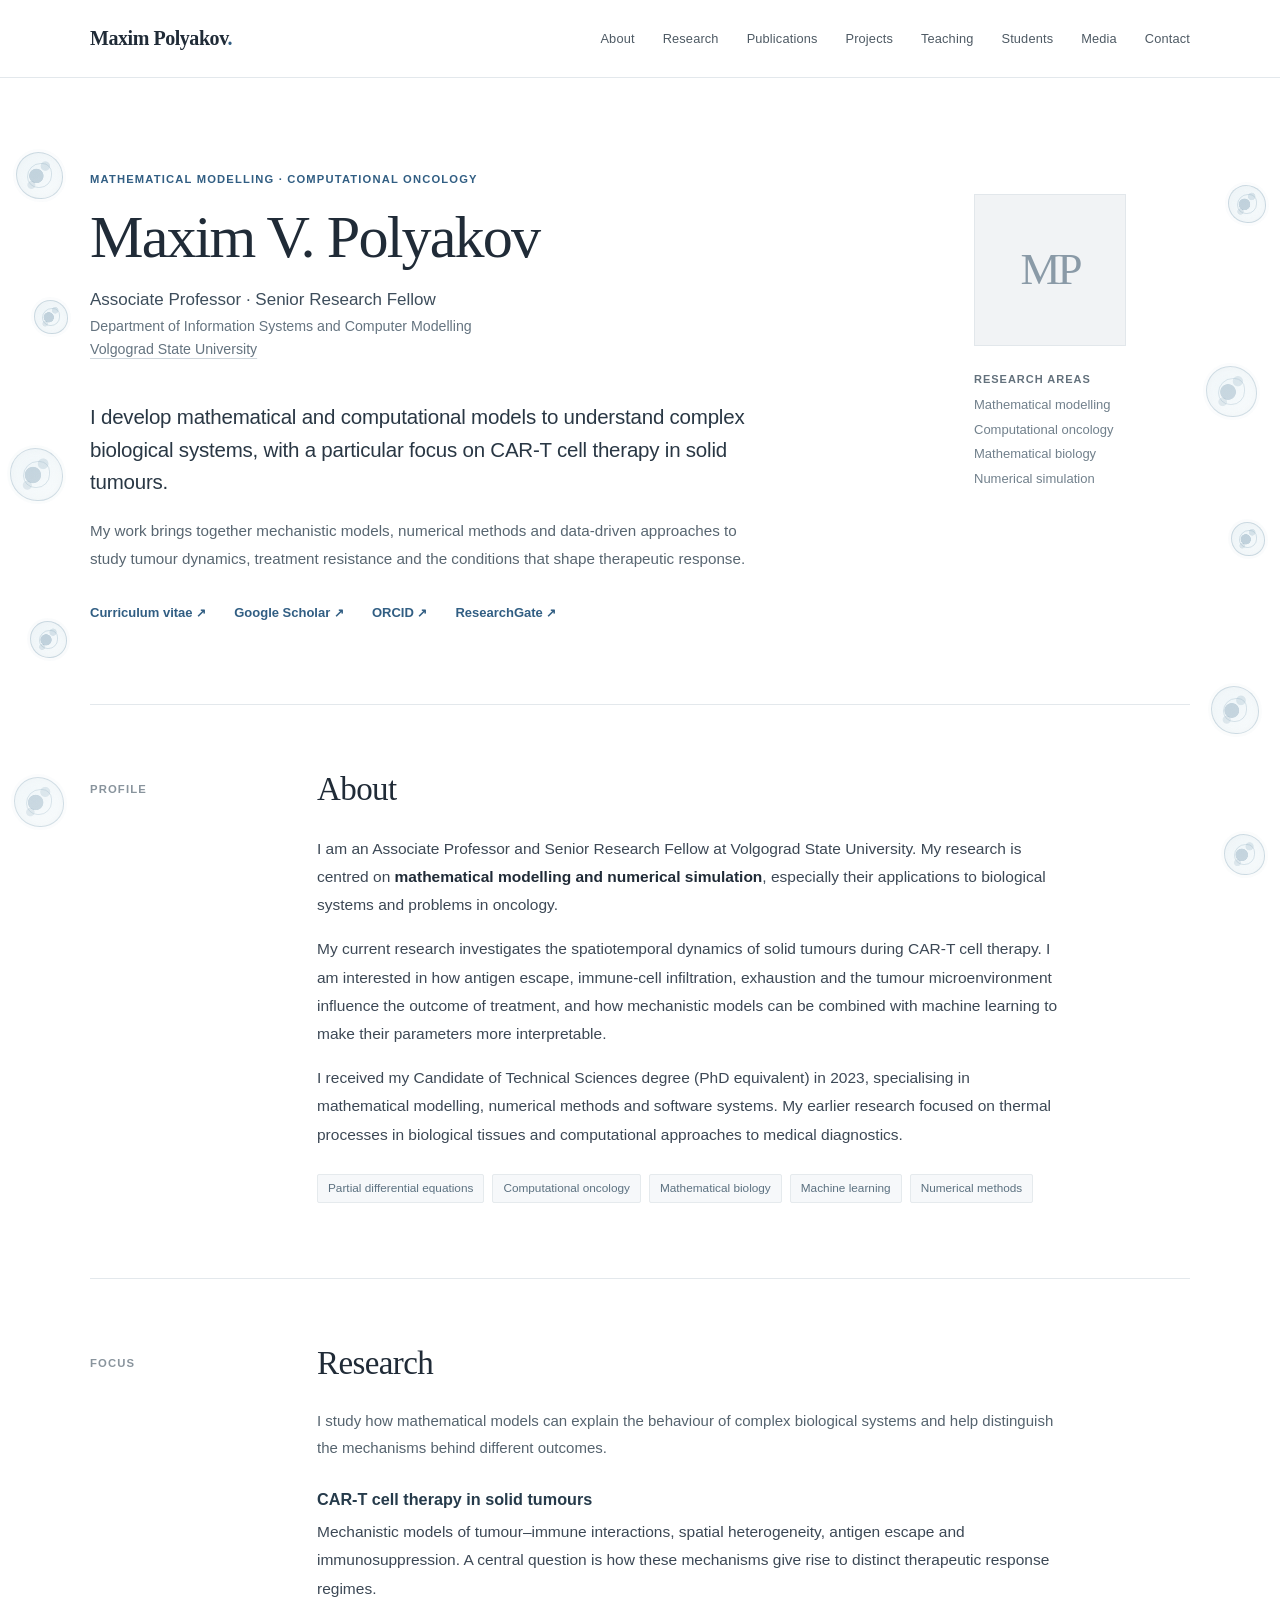
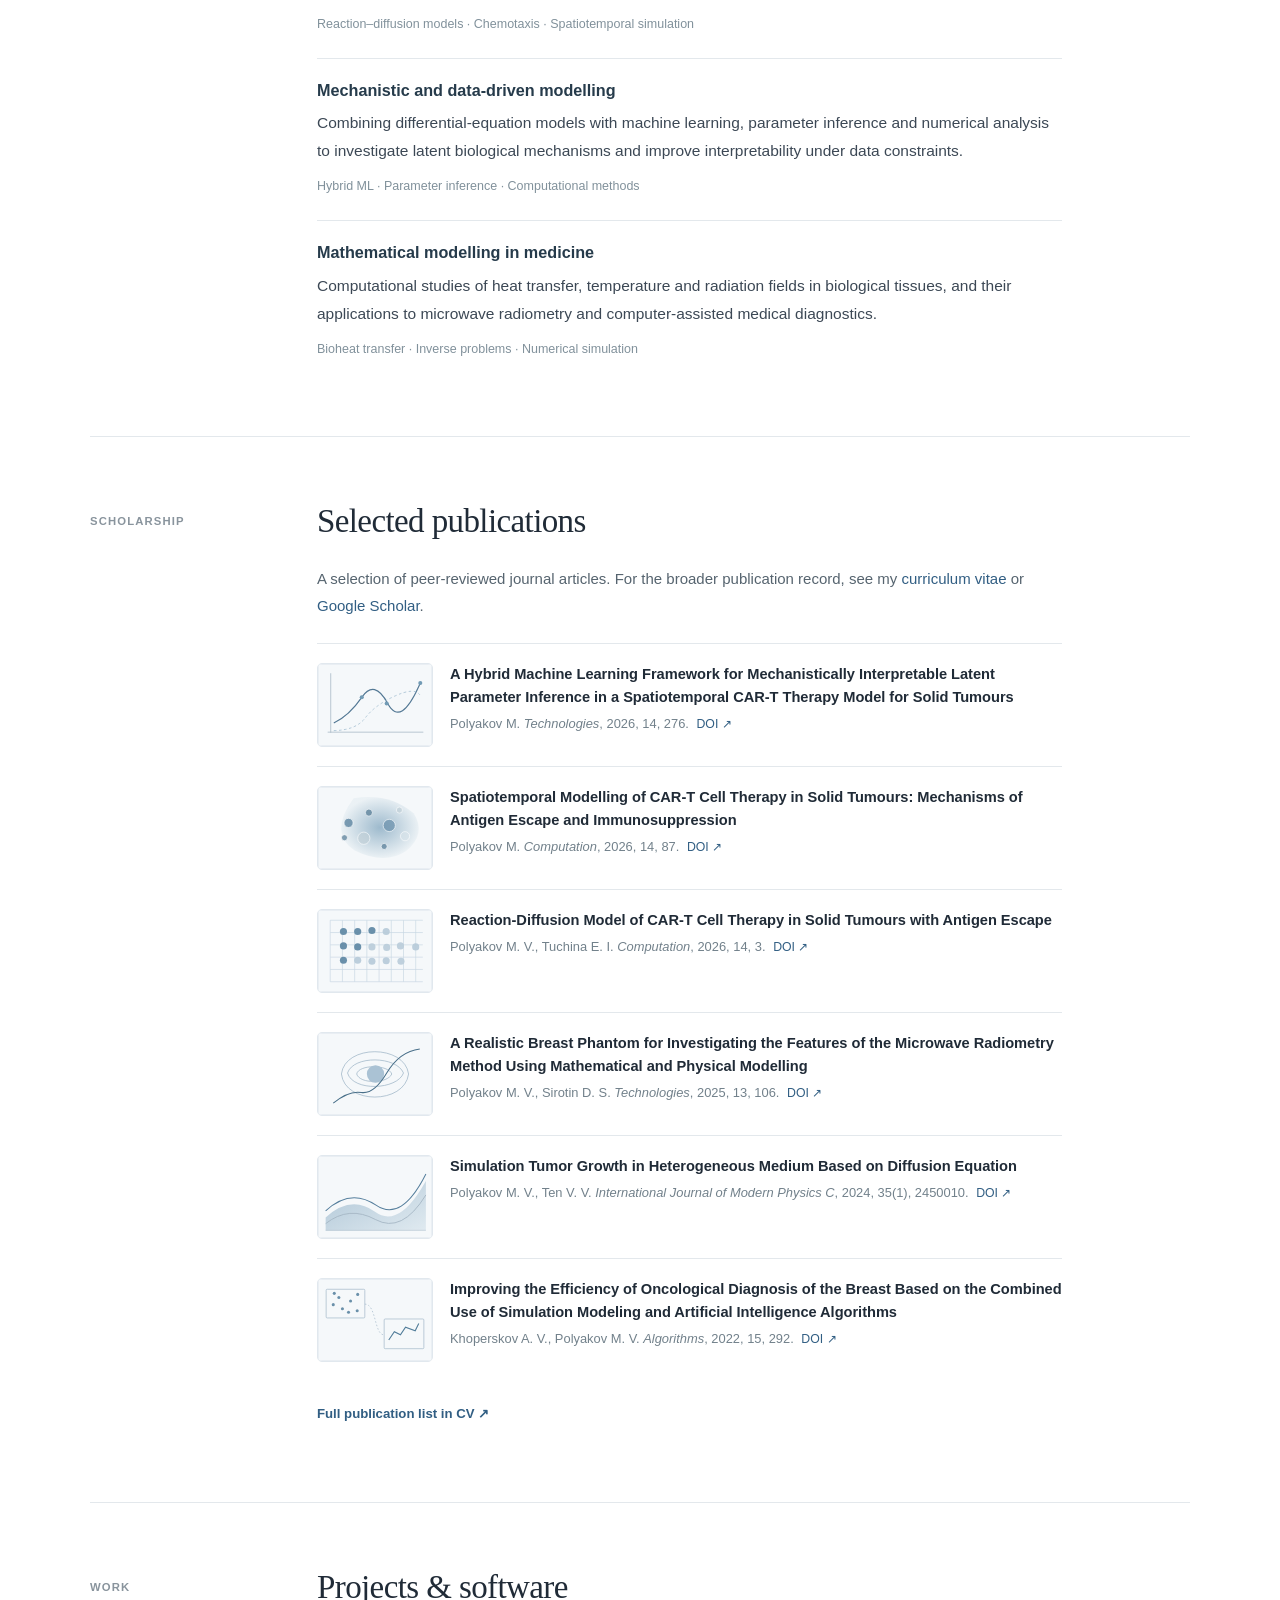
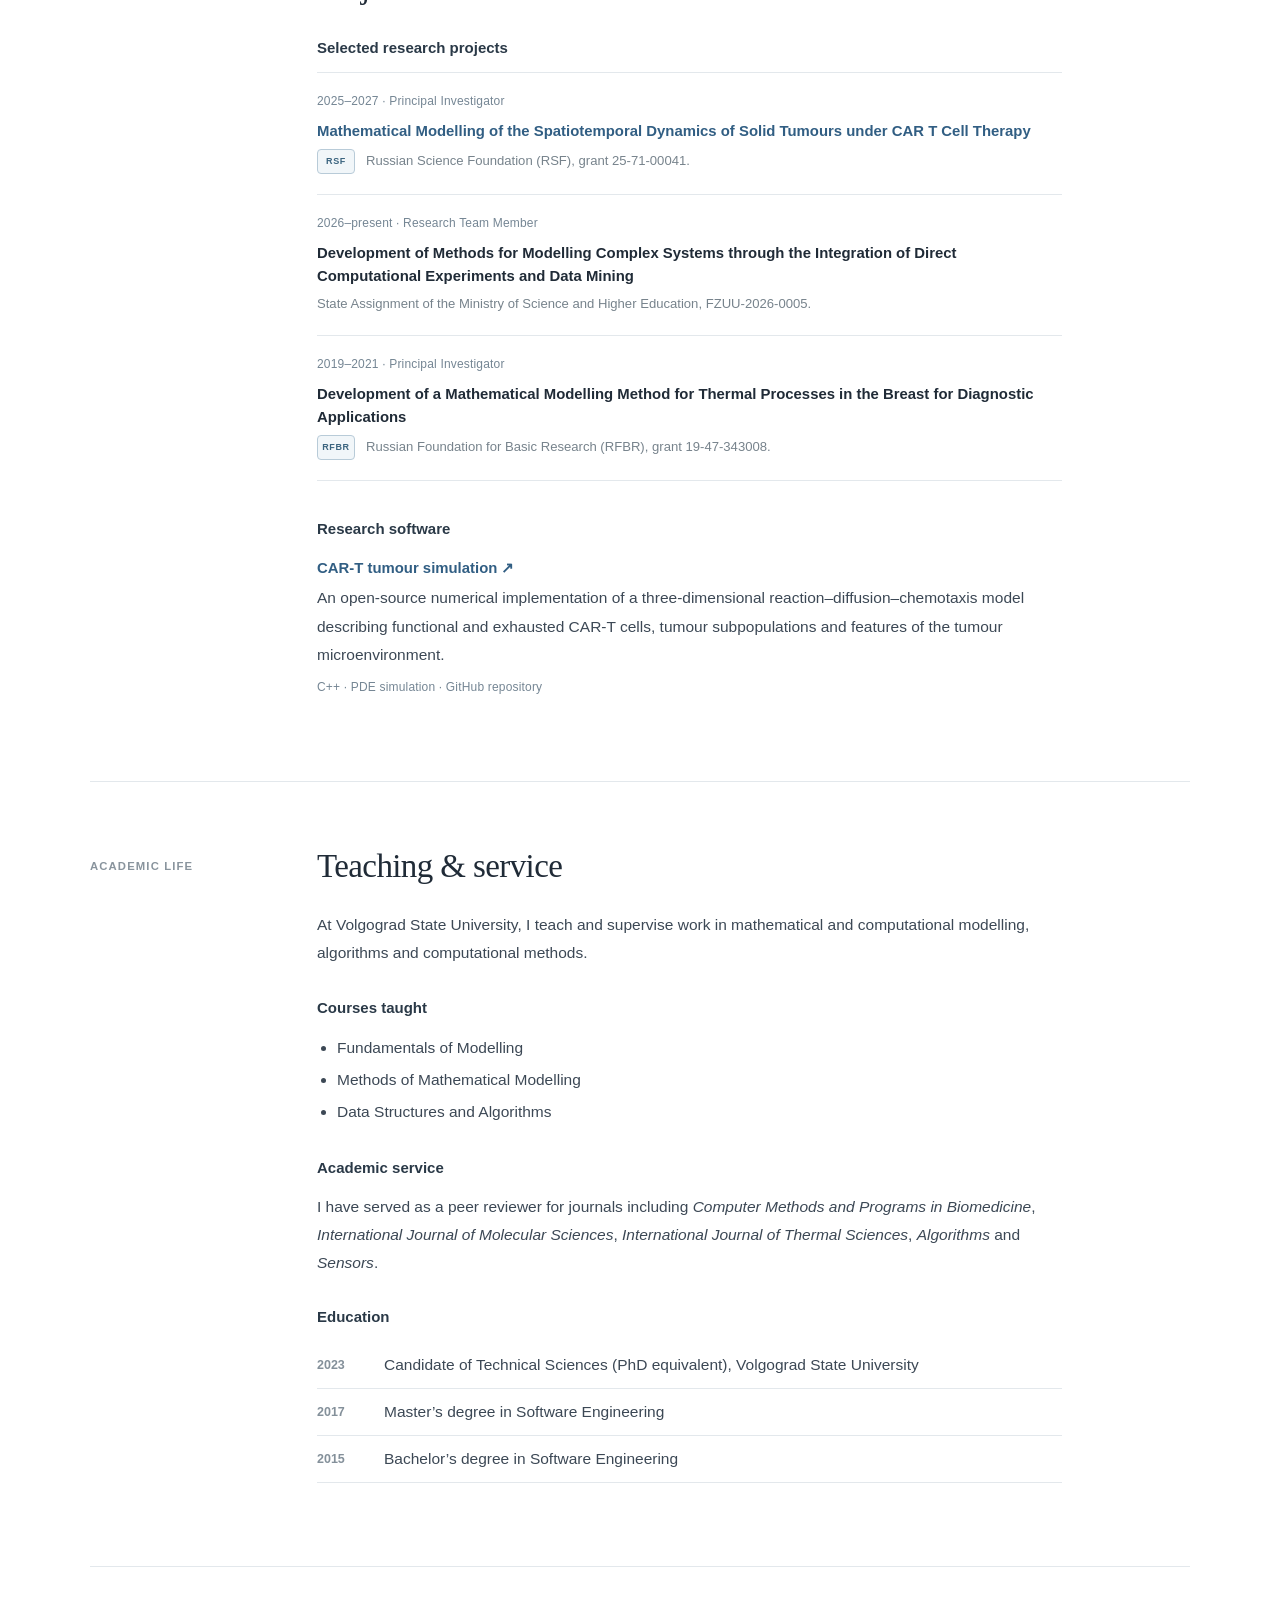
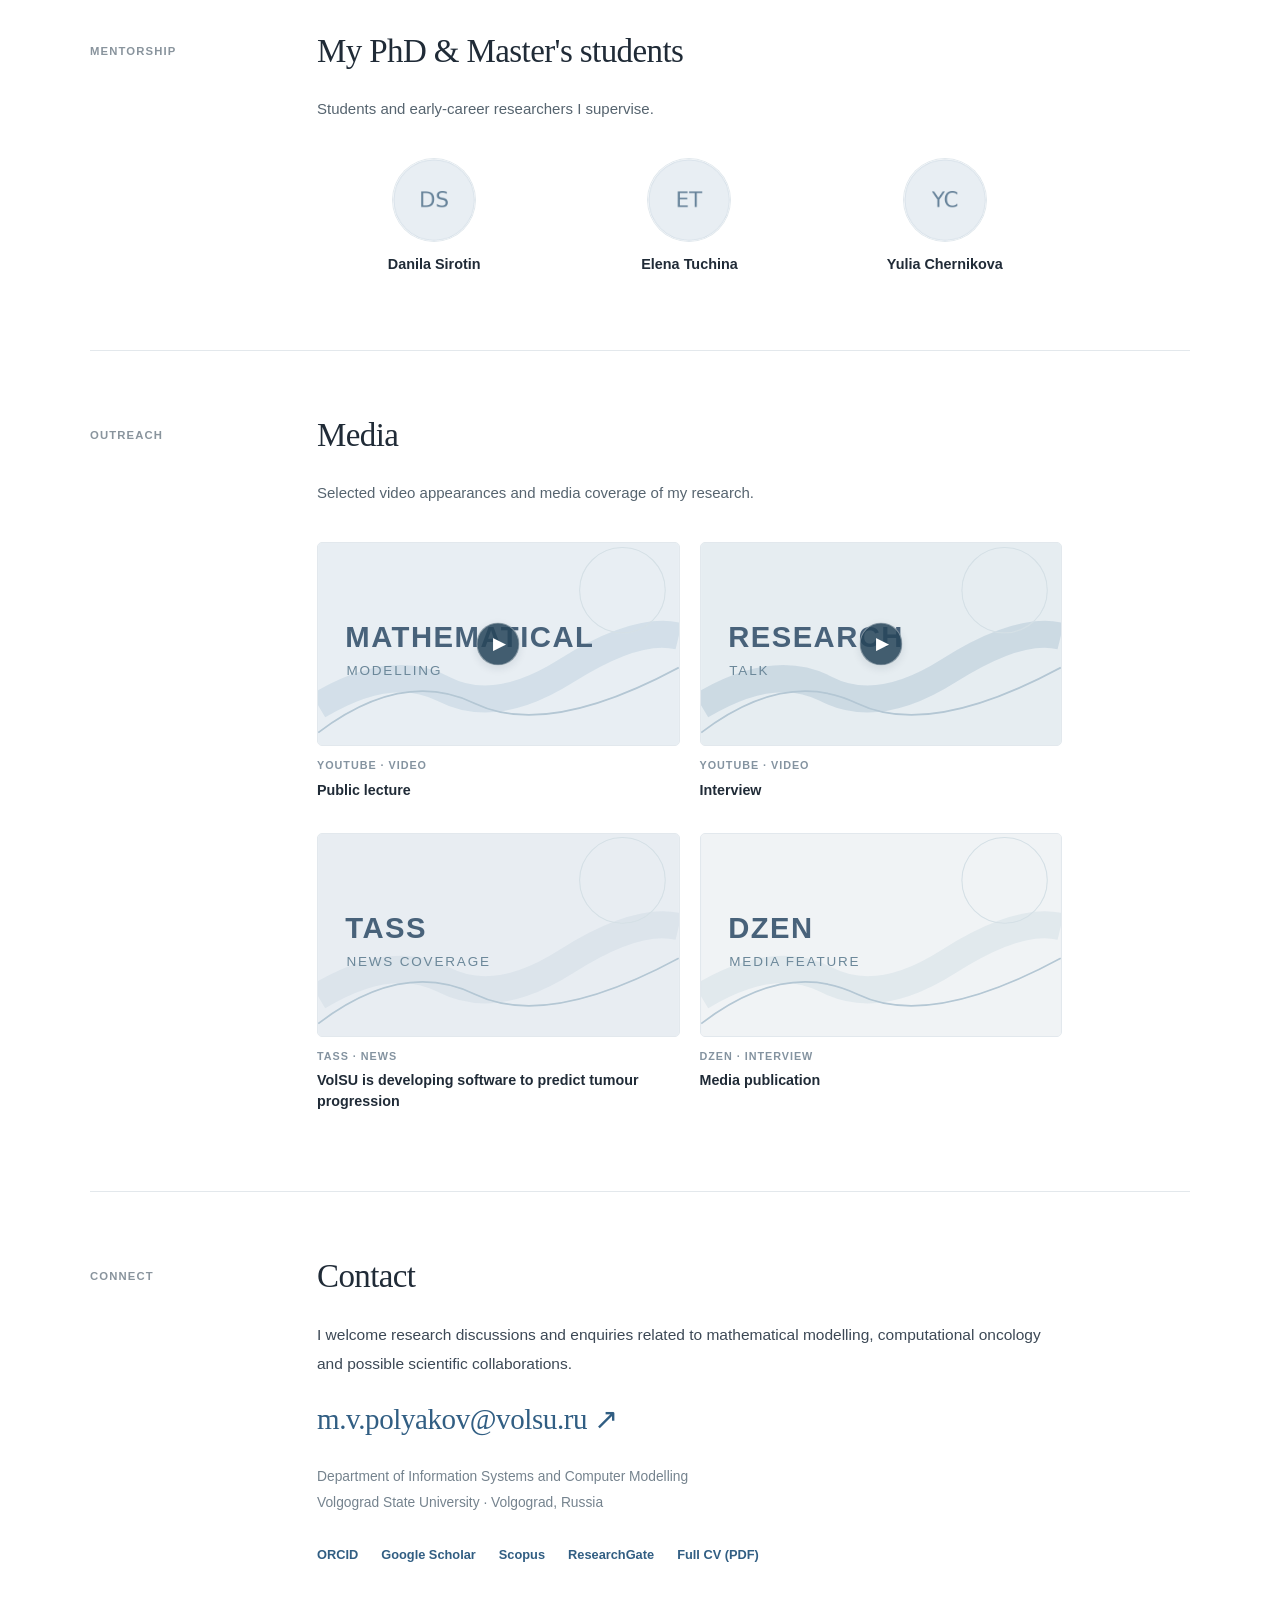
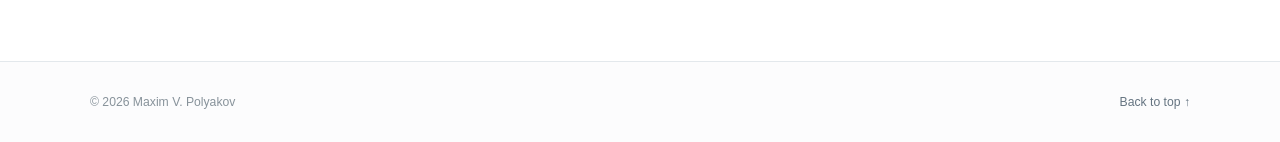
==== index.html @ 627338d3 "Add files via upload" ====
<!DOCTYPE html>

<html lang="en">
<head>
<meta charset="utf-8"/>
<meta content="width=device-width, initial-scale=1" name="viewport"/>
<meta content="#ffffff" name="theme-color"/>
<meta content="Maxim V. Polyakov is an applied mathematician at Volgograd State University. Research in mathematical modelling, computational oncology, and mechanistic and data-driven models of CAR-T cell therapy." name="description"/>
<meta content="Maxim V. Polyakov" name="author"/>
<meta content="website" property="og:type"/>
<meta content="Maxim V. Polyakov | Mathematical Modelling" property="og:title"/>
<meta content="Mathematical modelling, computational oncology and CAR-T cell therapy in solid tumours." property="og:description"/>
<link href="assets/favicon.svg" rel="icon" type="image/svg+xml"/>
<link href="assets/styles.css" rel="stylesheet"/>
<title>Maxim V. Polyakov — Mathematical Modelling</title>
<script defer="True" src="assets/site.js"></script></head>
<body>
<a class="skip-link" href="#main">Skip to content</a>

<div aria-hidden="true" class="ambient-cells">
<div class="ambient-rail ambient-rail-left">
<span class="cell c1"></span><span class="cell c2"></span><span class="cell c3"></span><span class="cell c4"></span><span class="cell c5"></span>
</div>
<div class="ambient-rail ambient-rail-right">
<span class="cell c6"></span><span class="cell c7"></span><span class="cell c8"></span><span class="cell c9"></span><span class="cell c10"></span>
</div>
</div>

<header class="site-header" id="top">
<div class="container header-inner">
<a class="brand" href="#top">Maxim Polyakov<span class="brand-dot">.</span></a>
<nav aria-label="Main navigation" class="primary-nav">
<a href="#about">About</a>
<a href="#research">Research</a>
<a href="#publications">Publications</a>
<a href="#projects">Projects</a>
<a href="#teaching">Teaching</a>
<a href="#students">Students</a><a href="#media">Media</a><a href="#contact">Contact</a>
</nav>
<details class="mobile-navigation">
<summary aria-label="Open navigation">Menu <span aria-hidden="true" class="chevron"></span></summary>
<nav aria-label="Mobile navigation">
<a href="#about">About</a>
<a href="#research">Research</a>
<a href="#publications">Publications</a>
<a href="#projects">Projects</a>
<a href="#teaching">Teaching</a>
<a href="#students">Students</a><a href="#media">Media</a><a href="#contact">Contact</a>
</nav>
</details>
</div>
</header>
<main id="main">
<section aria-labelledby="name-heading" class="intro container">
<div class="intro-main">
<p class="eyebrow">Mathematical modelling · Computational oncology</p>
<h1 id="name-heading">Maxim V. Polyakov</h1>
<p class="academic-title">Associate Professor · Senior Research Fellow</p>
<p class="institution">Department of Information Systems and Computer Modelling<br/>
<a href="https://www.volsu.ru/" rel="noopener noreferrer" target="_blank">Volgograd State University</a></p>
<p class="lead">I develop mathematical and computational models to understand complex biological systems, with a particular focus on CAR-T cell therapy in solid tumours.</p>
<p class="intro-secondary">My work brings together mechanistic models, numerical methods and data-driven approaches to study tumour dynamics, treatment resistance and the conditions that shape therapeutic response.</p>
<div aria-label="Academic profiles" class="intro-links">
<a href="cv/Maxim-Polyakov-CV.pdf" rel="noopener noreferrer" target="_blank">Curriculum vitae <span aria-hidden="true">↗</span></a>
<a href="https://scholar.google.com/citations?user=925AeRAAAAAJ" rel="noopener noreferrer" target="_blank">Google Scholar <span aria-hidden="true">↗</span></a>
<a href="https://orcid.org/0000-0002-7047-6202" rel="noopener noreferrer" target="_blank">ORCID <span aria-hidden="true">↗</span></a>
<a href="https://www.researchgate.net/profile/Maxim-Polyakov-5" rel="noopener noreferrer" target="_blank">ResearchGate <span aria-hidden="true">↗</span></a>
</div>
</div>
<aside aria-label="Research profile" class="intro-aside">
<div aria-hidden="true" class="monogram">MP</div>
<p class="aside-small">Research areas</p>
<p>Mathematical modelling<br/>Computational oncology<br/>Mathematical biology<br/>Numerical simulation</p>
</aside>
</section>
<div class="container"><div class="page-rule"></div></div>
<section aria-labelledby="about-heading" class="section container" id="about">
<div class="section-side"><p class="section-number">Profile</p></div>
<div class="section-body">
<h2 id="about-heading">About</h2>
<p>I am an Associate Professor and Senior Research Fellow at Volgograd State University. My research is centred on <strong>mathematical modelling and numerical simulation</strong>, especially their applications to biological systems and problems in oncology.</p>
<p>My current research investigates the spatiotemporal dynamics of solid tumours during CAR-T cell therapy. I am interested in how antigen escape, immune-cell infiltration, exhaustion and the tumour microenvironment influence the outcome of treatment, and how mechanistic models can be combined with machine learning to make their parameters more interpretable.</p>
<p>I received my Candidate of Technical Sciences degree (PhD equivalent) in 2023, specialising in mathematical modelling, numerical methods and software systems. My earlier research focused on thermal processes in biological tissues and computational approaches to medical diagnostics.</p>
<div aria-label="Research interests" class="keywords"><span>Partial differential equations</span><span>Computational oncology</span><span>Mathematical biology</span><span>Machine learning</span><span>Numerical methods</span></div>
</div>
</section>
<section aria-labelledby="research-heading" class="section container" id="research">
<div class="section-side"><p class="section-number">Focus</p></div>
<div class="section-body">
<h2 id="research-heading">Research</h2>
<p class="section-intro">I study how mathematical models can explain the behaviour of complex biological systems and help distinguish the mechanisms behind different outcomes.</p>
<div class="topic-list">
<article class="topic">
<h3>CAR-T cell therapy in solid tumours</h3>
<p>Mechanistic models of tumour–immune interactions, spatial heterogeneity, antigen escape and immunosuppression. A central question is how these mechanisms give rise to distinct therapeutic response regimes.</p>
<p class="topic-methods">Reaction–diffusion models · Chemotaxis · Spatiotemporal simulation</p>
</article>
<article class="topic">
<h3>Mechanistic and data-driven modelling</h3>
<p>Combining differential-equation models with machine learning, parameter inference and numerical analysis to investigate latent biological mechanisms and improve interpretability under data constraints.</p>
<p class="topic-methods">Hybrid ML · Parameter inference · Computational methods</p>
</article>
<article class="topic">
<h3>Mathematical modelling in medicine</h3>
<p>Computational studies of heat transfer, temperature and radiation fields in biological tissues, and their applications to microwave radiometry and computer-assisted medical diagnostics.</p>
<p class="topic-methods">Bioheat transfer · Inverse problems · Numerical simulation</p>
</article>
</div>
</div>
</section>
<section aria-labelledby="pub-heading" class="section container" id="publications">
<div class="section-side"><p class="section-number">Scholarship</p></div>
<div class="section-body">
<h2 id="pub-heading">Selected publications</h2>
<p class="section-intro">A selection of peer-reviewed journal articles. For the broader publication record, see my <a href="cv/Maxim-Polyakov-CV.pdf" rel="noopener noreferrer" target="_blank">curriculum vitae</a> or <a href="https://scholar.google.com/citations?user=925AeRAAAAAJ" rel="noopener noreferrer" target="_blank">Google Scholar</a>.</p>
<div class="publication-list">
<article class="publication">
<a class="publication-figure" href="https://doi.org/10.3390/technologies14050276" rel="noopener noreferrer" target="_blank" aria-label="Open publication: A Hybrid Machine Learning Framework for Mechanistically Interpretable Latent Parameter Inference in a Spatiotemporal CAR-T Therapy Model for Solid Tumours"><img alt="Abstract mathematical modelling diagram; replace with a research figure" height="80" loading="lazy" src="assets/publications/car-t-latent-parameters.svg" width="112"/></a>
<div class="publication-description"><h3><a href="https://doi.org/10.3390/technologies14050276" rel="noopener noreferrer" target="_blank">A Hybrid Machine Learning Framework for Mechanistically Interpretable Latent Parameter Inference in a Spatiotemporal CAR-T Therapy Model for Solid Tumours</a></h3><p>Polyakov M. <em>Technologies</em>, 2026, 14, 276. <a class="doi" href="https://doi.org/10.3390/technologies14050276" rel="noopener noreferrer" target="_blank">DOI ↗</a></p></div>
</article>
<article class="publication">
<a class="publication-figure" href="https://doi.org/10.3390/computation14040087" rel="noopener noreferrer" target="_blank" aria-label="Open publication: Spatiotemporal Modelling of CAR-T Cell Therapy in Solid Tumours: Mechanisms of Antigen Escape and Immunosuppression"><img alt="Schematic spatial tumour heterogeneity; replace with a published figure" height="80" loading="lazy" src="assets/publications/car-t-spatial-model.svg" width="112"/></a>
<div class="publication-description"><h3><a href="https://doi.org/10.3390/computation14040087" rel="noopener noreferrer" target="_blank">Spatiotemporal Modelling of CAR-T Cell Therapy in Solid Tumours: Mechanisms of Antigen Escape and Immunosuppression</a></h3><p>Polyakov M. <em>Computation</em>, 2026, 14, 87. <a class="doi" href="https://doi.org/10.3390/computation14040087" rel="noopener noreferrer" target="_blank">DOI ↗</a></p></div>
</article>
<article class="publication">
<a class="publication-figure" href="https://doi.org/10.3390/computation14010003" rel="noopener noreferrer" target="_blank" aria-label="Open publication: Reaction-Diffusion Model of CAR-T Cell Therapy in Solid Tumours with Antigen Escape"><img alt="Conceptual antigen-positive and antigen-negative tumour pattern; replace with a published figure" height="80" loading="lazy" src="assets/publications/car-t-antigen-escape.svg" width="112"/></a>
<div class="publication-description"><h3><a href="https://doi.org/10.3390/computation14010003" rel="noopener noreferrer" target="_blank">Reaction-Diffusion Model of CAR-T Cell Therapy in Solid Tumours with Antigen Escape</a></h3><p>Polyakov M. V., Tuchina E. I. <em>Computation</em>, 2026, 14, 3. <a class="doi" href="https://doi.org/10.3390/computation14010003" rel="noopener noreferrer" target="_blank">DOI ↗</a></p></div>
</article>
<article class="publication">
<a class="publication-figure" href="https://doi.org/10.3390/technologies13030106" rel="noopener noreferrer" target="_blank" aria-label="Open publication: A Realistic Breast Phantom for Investigating the Features of the Microwave Radiometry Method Using Mathematical and Physical Modelling"><img alt="Conceptual thermometry pattern; replace with a published figure" height="80" loading="lazy" src="assets/publications/microwave-phantom.svg" width="112"/></a>
<div class="publication-description"><h3><a href="https://doi.org/10.3390/technologies13030106" rel="noopener noreferrer" target="_blank">A Realistic Breast Phantom for Investigating the Features of the Microwave Radiometry Method Using Mathematical and Physical Modelling</a></h3><p>Polyakov M. V., Sirotin D. S. <em>Technologies</em>, 2025, 13, 106. <a class="doi" href="https://doi.org/10.3390/technologies13030106" rel="noopener noreferrer" target="_blank">DOI ↗</a></p></div>
</article>
<article class="publication">
<a class="publication-figure" href="https://doi.org/10.1142/S0129183124500104" rel="noopener noreferrer" target="_blank" aria-label="Open publication: Simulation Tumor Growth in Heterogeneous Medium Based on Diffusion Equation"><img alt="Conceptual heterogeneous field; replace with a published figure" height="80" loading="lazy" src="assets/publications/heterogeneous-tumour.svg" width="112"/></a>
<div class="publication-description"><h3><a href="https://doi.org/10.1142/S0129183124500104" rel="noopener noreferrer" target="_blank">Simulation Tumor Growth in Heterogeneous Medium Based on Diffusion Equation</a></h3><p>Polyakov M. V., Ten V. V. <em>International Journal of Modern Physics C</em>, 2024, 35(1), 2450010. <a class="doi" href="https://doi.org/10.1142/S0129183124500104" rel="noopener noreferrer" target="_blank">DOI ↗</a></p></div>
</article>
<article class="publication">
<a class="publication-figure" href="https://doi.org/10.3390/a15080292" rel="noopener noreferrer" target="_blank" aria-label="Open publication: Improving the Efficiency of Oncological Diagnosis of the Breast Based on the Combined Use of Simulation Modeling and Artificial Intelligence Algorithms"><img alt="Conceptual simulation and machine learning diagram; replace with a published figure" height="80" loading="lazy" src="assets/publications/simulation-ai-diagnostics.svg" width="112"/></a>
<div class="publication-description"><h3><a href="https://doi.org/10.3390/a15080292" rel="noopener noreferrer" target="_blank">Improving the Efficiency of Oncological Diagnosis of the Breast Based on the Combined Use of Simulation Modeling and Artificial Intelligence Algorithms</a></h3><p>Khoperskov A. V., Polyakov M. V. <em>Algorithms</em>, 2022, 15, 292. <a class="doi" href="https://doi.org/10.3390/a15080292" rel="noopener noreferrer" target="_blank">DOI ↗</a></p></div>
</article>
</div>
<p class="after-list"><a class="text-arrow" href="cv/Maxim-Polyakov-CV.pdf" rel="noopener noreferrer" target="_blank">Full publication list in CV <span aria-hidden="true">↗</span></a></p>
</div>
</section>
<section aria-labelledby="projects-heading" class="section container" id="projects">
<div class="section-side"><p class="section-number">Work</p></div>
<div class="section-body">
<h2 id="projects-heading">Projects &amp; software</h2>
<h3 class="subsection-title">Selected research projects</h3>
<div class="simple-list">
<article class="simple-item">
<div class="item-meta">2025–2027 · Principal Investigator</div>
<h4><a class="grant-title-link" href="https://rscf.ru/project/25-71-00041/" rel="noopener noreferrer" target="_blank">Mathematical Modelling of the Spatiotemporal Dynamics of Solid Tumours under CAR T Cell Therapy</a></h4>
<p class="funding-line"><a aria-label="Russian Science Foundation grant 25-71-00041 — project page" class="fund-mark" href="https://rscf.ru/project/25-71-00041/" rel="noopener noreferrer" target="_blank" title="Open RSF project 25-71-00041">RSF</a><span>Russian Science Foundation (RSF), grant 25-71-00041.</span></p>
</article>
<article class="simple-item">
<div class="item-meta">2026–present · Research Team Member</div>
<h4>Development of Methods for Modelling Complex Systems through the Integration of Direct Computational Experiments and Data Mining</h4>
<p>State Assignment of the Ministry of Science and Higher Education, FZUU-2026-0005.</p>
</article>
<article class="simple-item">
<div class="item-meta">2019–2021 · Principal Investigator</div>
<h4>Development of a Mathematical Modelling Method for Thermal Processes in the Breast for Diagnostic Applications</h4>
<p class="funding-line"><span aria-label="RFBR funding organisation" class="fund-mark">RFBR</span><span>Russian Foundation for Basic Research (RFBR), grant 19-47-343008.</span></p>
</article>
</div>
<h3 class="subsection-title software-heading">Research software</h3>
<div class="software-block">
<h4><a href="https://github.com/maximvpolyakov/CAR-T-model" rel="noopener noreferrer" target="_blank">CAR-T tumour simulation <span aria-hidden="true">↗</span></a></h4>
<p>An open-source numerical implementation of a three-dimensional reaction–diffusion–chemotaxis model describing functional and exhausted CAR-T cells, tumour subpopulations and features of the tumour microenvironment.</p>
<p class="item-meta">C++ · PDE simulation · GitHub repository</p>
</div>
</div>
</section>
<section aria-labelledby="teaching-heading" class="section container" id="teaching">
<div class="section-side"><p class="section-number">Academic life</p></div>
<div class="section-body">
<h2 id="teaching-heading">Teaching &amp; service</h2>
<p>At Volgograd State University, I teach and supervise work in mathematical and computational modelling, algorithms and computational methods.</p>
<h3 class="subsection-title">Courses taught</h3>
<ul class="course-list"><li>Fundamentals of Modelling</li><li>Methods of Mathematical Modelling</li><li>Data Structures and Algorithms</li></ul>
<h3 class="subsection-title">Academic service</h3>
<p>I have served as a peer reviewer for journals including <em>Computer Methods and Programs in Biomedicine</em>, <em>International Journal of Molecular Sciences</em>, <em>International Journal of Thermal Sciences</em>, <em>Algorithms</em> and <em>Sensors</em>.</p>
<h3 class="subsection-title">Education</h3>
<div class="education-list"><div><span>2023</span><p>Candidate of Technical Sciences (PhD equivalent), Volgograd State University</p></div><div><span>2017</span><p>Master’s degree in Software Engineering</p></div><div><span>2015</span><p>Bachelor’s degree in Software Engineering</p></div></div>
</div>
</section>

<section aria-labelledby="students-heading" class="section container" id="students">
<div class="section-side"><p class="section-number">Mentorship</p></div>
<div class="section-body">
<h2 id="students-heading">My PhD &amp; Master's students</h2>
<p class="section-intro">Students and early-career researchers I supervise.</p>
<div class="students-grid">
<article class="student-card"><img alt="Placeholder with the initials DS for Danila Sirotin" height="82" loading="lazy" src="assets/students/danila-sirotin.png" width="82"/><h3>Danila Sirotin</h3></article>
<article class="student-card"><img alt="Placeholder with the initials ET for Elena Tuchina" height="82" loading="lazy" src="assets/students/elena-tuchina.png" width="82"/><h3>Elena Tuchina</h3></article>
<article class="student-card"><img alt="Placeholder with the initials YC for Yulia Chernikova" height="82" loading="lazy" src="assets/students/yulia-chernikova.png" width="82"/><h3>Yulia Chernikova</h3></article>
</div>
</div>
</section>
<section aria-labelledby="media-heading" class="section container" id="media">
<div class="section-side"><p class="section-number">Outreach</p></div>
<div class="section-body">
<h2 id="media-heading">Media</h2>
<p class="section-intro">Selected video appearances and media coverage of my research.</p>
<div class="media-grid">
<article class="media-card"><a aria-label="Open YouTube video one in a new tab" href="https://www.youtube.com/watch?v=cLXsK4GyGBI" rel="noopener noreferrer" target="_blank"><div class="media-thumb media-video"><img alt="Video placeholder with a play icon" height="180" loading="lazy" src="assets/media/video-one.svg" width="320"/><span aria-hidden="true" class="media-play">▶</span></div><div class="media-card-meta">YouTube · Video</div><h3>Public lecture</h3></a></article>
<article class="media-card"><a aria-label="Open YouTube video two in a new tab" href="https://www.youtube.com/watch?v=unDB5Z3M74Y" rel="noopener noreferrer" target="_blank"><div class="media-thumb media-video"><img alt="Video placeholder with a play icon" height="180" loading="lazy" src="assets/media/video-two.svg" width="320"/><span aria-hidden="true" class="media-play">▶</span></div><div class="media-card-meta">YouTube · Video</div><h3>Interview</h3></a></article>
<article class="media-card"><a aria-label="Read TASS report in a new tab" href="https://tass.ru/obschestvo/26303697" rel="noopener noreferrer" target="_blank"><div class="media-thumb"><img alt="Graphic labelled TASS" height="180" loading="lazy" src="assets/media/tass.svg" width="320"/></div><div class="media-card-meta">TASS · News</div><h3>VolSU is developing software to predict tumour progression</h3></a></article>
<article class="media-card"><a aria-label="Open Dzen article in a new tab" href="https://dzen.ru/a/Z44PKXri-CvR1d9w" rel="noopener noreferrer" target="_blank"><div class="media-thumb"><img alt="Graphic labelled Dzen" height="180" loading="lazy" src="assets/media/dzen.svg" width="320"/></div><div class="media-card-meta">Dzen · Interview</div><h3>Media publication</h3></a></article>
</div>
</div>
</section><section aria-labelledby="contact-heading" class="section container contact-section" id="contact">
<div class="section-side"><p class="section-number">Connect</p></div>
<div class="section-body">
<h2 id="contact-heading">Contact</h2>
<p>I welcome research discussions and enquiries related to mathematical modelling, computational oncology and possible scientific collaborations.</p>
<a class="email-link" href="mailto:m.v.polyakov@volsu.ru">m.v.polyakov@volsu.ru <span aria-hidden="true">↗</span></a>
<p class="contact-affiliation">Department of Information Systems and Computer Modelling<br/>Volgograd State University · Volgograd, Russia</p>
<div class="footer-profiles"><a href="https://orcid.org/0000-0002-7047-6202" rel="noopener noreferrer" target="_blank">ORCID</a><a href="https://scholar.google.com/citations?user=925AeRAAAAAJ" rel="noopener noreferrer" target="_blank">Google Scholar</a><a href="https://www.scopus.com/authid/detail.uri?authorId=57196275466" rel="noopener noreferrer" target="_blank">Scopus</a><a href="https://www.researchgate.net/profile/Maxim-Polyakov-5" rel="noopener noreferrer" target="_blank">ResearchGate</a><a href="cv/Maxim-Polyakov-CV.pdf" rel="noopener noreferrer" target="_blank">Full CV (PDF)</a></div>
</div>
</section>
</main>
<footer class="site-footer"><div class="container footer-inner"><span>© 2026 Maxim V. Polyakov</span><a href="#top">Back to top ↑</a></div></footer>
</body>
</html>
---- assets/styles.css ----
/* Maxim V. Polyakov — a calm, accessible, zero-dependency academic website. */
:root{color-scheme:light;--ink:#202b37;--body:#3c4855;--muted:#71808c;--accent:#315e83;--accent-strong:#254b6a;--rule:#e3e8ec;--wash:#f6f8f9;--width:1100px}
*{box-sizing:border-box}
html{scroll-behavior:smooth;scroll-padding-top:98px}
body{margin:0;background:#fff;color:var(--body);font-family:Inter,-apple-system,BlinkMacSystemFont,"Segoe UI",Arial,sans-serif;font-size:15.5px;line-height:1.82;-webkit-font-smoothing:antialiased}
a{color:var(--accent);text-decoration:none;text-underline-offset:4px;text-decoration-thickness:1px}
a:hover{text-decoration:underline;color:var(--accent-strong)}
a:focus-visible,summary:focus-visible{outline:2px solid var(--accent);outline-offset:4px}
strong{color:var(--ink);font-weight:600}
.container{width:min(var(--width),calc(100% - 100px));margin:0 auto}
.skip-link{position:absolute;top:-60px;left:12px;z-index:200;padding:8px 12px;background:white;border:1px solid var(--accent)}.skip-link:focus{top:12px}
.site-header{background:rgba(255,255,255,.98);border-bottom:1px solid var(--rule);position:sticky;top:0;z-index:30}
.header-inner{height:77px;display:flex;align-items:center;justify-content:space-between;gap:26px}
.brand{font-family:Georgia,"Times New Roman",serif;color:var(--ink);font-size:20px;letter-spacing:-.45px;font-weight:700;white-space:nowrap}.brand:hover{text-decoration:none}.brand-dot{color:var(--accent)}
.primary-nav{display:flex;align-items:center;gap:28px}.primary-nav a{font-size:12.8px;font-weight:520;letter-spacing:.012em;color:#4e5a64}.primary-nav a:hover{color:var(--accent)}.mobile-navigation{display:none}
.intro{padding-top:93px;padding-bottom:80px;display:grid;grid-template-columns:minmax(0,1fr) 216px;column-gap:100px;align-items:start}
.eyebrow{font-size:11.2px;line-height:1.45;letter-spacing:.105em;text-transform:uppercase;color:var(--accent);font-weight:700;margin:0 0 15px}
h1,h2,h3,h4,p{margin-top:0}
h1,h2{font-family:Georgia,"Times New Roman",serif;color:var(--ink);font-weight:500}
h1{font-size:clamp(42px,4.7vw,62px);line-height:1.16;letter-spacing:-1.85px;margin:0 0 15px}
.academic-title{font-size:17px;font-weight:500;color:#3d4d5b;margin:0 0 2px;line-height:1.5}.institution{font-size:14.2px;color:#657480;line-height:1.68;margin:0 0 39px}.institution a{color:inherit;text-decoration:underline;text-decoration-color:#ced6dc}
.lead{font-size:20.5px;line-height:1.58;letter-spacing:-.21px;color:#293744;max-width:680px;margin-bottom:19px}.intro-secondary{font-size:15.2px;color:#586671;max-width:675px;line-height:1.85;margin-bottom:27px}
.intro-links{display:flex;gap:17px 28px;flex-wrap:wrap}.intro-links a{font-size:13px;font-weight:600}.intro-links span{font-size:12px}
.intro-aside{padding-top:23px;color:var(--muted);font-size:13px;line-height:1.9}
.monogram{height:152px;width:152px;background:#f1f3f5;border:1px solid #e2e7eb;display:flex;align-items:center;justify-content:center;color:#8a9aa7;font-family:Georgia,"Times New Roman",serif;font-size:45px;letter-spacing:-3px;margin-bottom:23px}
.aside-small{font-size:11px;font-weight:700;text-transform:uppercase;letter-spacing:.09em;margin-bottom:3px;color:#63717c}.intro-aside>p:last-child{margin:0}
.page-rule{height:1px;background:var(--rule)}
.section{display:grid;grid-template-columns:175px minmax(0,1fr);gap:52px;padding-top:64px;padding-bottom:75px;border-bottom:1px solid var(--rule)}
.section-side{padding-top:10px}.section-number{margin:0;color:#89949d;font-size:11.3px;letter-spacing:.07em;text-transform:uppercase;font-weight:700}
.section-body{max-width:745px}.section h2{font-size:33px;line-height:1.25;letter-spacing:-.6px;margin:0 0 24px}.section p{margin-bottom:16px}
.section-intro{color:#56646f;font-size:15px;margin-top:-1px;margin-bottom:22px!important}
.keywords{display:flex;flex-wrap:wrap;gap:8px;margin-top:25px}.keywords span{font-size:11.8px;color:#5c7180;background:#f6f8fa;border:1px solid #e5eaed;padding:5px 10px;border-radius:2px;line-height:1.45}
.topic-list{margin-top:12px}.topic{padding:20px 0 22px;border-bottom:1px solid var(--rule)}.topic:first-child{padding-top:4px}.topic:last-child{border-bottom:0;padding-bottom:0}
.topic h3{font-size:16.2px;line-height:1.45;color:#263b4b;font-weight:650;margin-bottom:7px}.topic p{margin-bottom:7px}.topic-methods{font-size:12.5px;color:#81919b;margin:10px 0 0!important}
.publication-list{margin-top:23px}.publication{display:grid;grid-template-columns:54px minmax(0,1fr);gap:18px;padding:18px 0;border-top:1px solid var(--rule)}.publication h3{font-family:inherit;font-weight:610;font-size:14.65px;letter-spacing:-.04px;line-height:1.57;margin:0 0 4px}.publication h3 a{color:var(--ink)}.publication h3 a:hover{color:var(--accent)}.publication p{font-size:12.9px;color:#72818b;line-height:1.65;margin:0}.publication em{font-style:italic}.publication .doi{margin-left:4px;font-size:12.3px}.after-list{margin:18px 0 0!important}.text-arrow{font-size:13.2px;font-weight:650}
.subsection-title{font-size:15px;font-weight:700;line-height:1.35;color:#2a3947;margin:30px 0 14px}.simple-list{border-top:1px solid var(--rule)}.simple-item{padding:18px 0 19px;border-bottom:1px solid var(--rule)}.item-meta{font-size:12px!important;letter-spacing:.015em;color:#758694;margin:0 0 7px!important}.simple-item h4,.software-block h4{font-size:14.9px;font-weight:650;color:var(--ink);line-height:1.55;margin:0 0 4px}.simple-item p{font-size:13.1px;color:#77838c;margin:0}.software-heading{margin-top:38px}.software-block{padding:4px 0 0}.software-block h4 a{color:var(--accent)}.software-block p{margin-bottom:8px}
.course-list{padding-left:20px;margin:2px 0 30px}.course-list li{padding:2px 0}.education-list{margin:0 0 8px}.education-list>div{display:grid;grid-template-columns:55px 1fr;gap:12px;padding:9px 0;border-bottom:1px solid var(--rule)}.education-list span{color:#84909a;font-size:12.5px;font-weight:650;padding-top:3px}.education-list p{margin:0}
.contact-section{border:0;padding-bottom:95px}.email-link{display:inline-block;font-family:Georgia,"Times New Roman",serif;font-size:clamp(21px,2.8vw,29px);line-height:1.4;margin:5px 0 16px;letter-spacing:-.4px}.contact-affiliation{font-size:13.8px;color:#75838e;margin-top:9px}.footer-profiles{display:flex;flex-wrap:wrap;gap:10px 23px;margin-top:28px}.footer-profiles a{font-size:12.8px;font-weight:600}
.site-footer{border-top:1px solid var(--rule);background:#fcfcfd}.footer-inner{min-height:80px;display:flex;align-items:center;justify-content:space-between;font-size:12.2px;color:#87929a}.footer-inner a{color:#657481}
@media(max-width:980px){.container{width:min(var(--width),calc(100% - 56px))}.primary-nav{gap:15px}.intro{column-gap:42px;grid-template-columns:1fr 170px}.section{grid-template-columns:133px minmax(0,1fr);gap:36px}.monogram{height:136px;width:136px}}
@media(max-width:750px){.header-inner{height:65px}.primary-nav{display:none}.mobile-navigation{display:block;position:relative}.mobile-navigation summary{list-style:none;cursor:pointer;color:#435869;font-size:13px;font-weight:650;display:flex;align-items:center;gap:9px}.mobile-navigation summary::-webkit-details-marker{display:none}.chevron{display:inline-block;width:7px;height:7px;border-right:1.7px solid currentColor;border-bottom:1.7px solid currentColor;transform:rotate(45deg);margin-top:-3px}.mobile-navigation[open] .chevron{transform:rotate(225deg);margin-top:4px}.mobile-navigation nav{position:absolute;right:0;top:31px;background:white;border:1px solid var(--rule);box-shadow:0 12px 35px rgba(0,0,0,.07);min-width:180px;display:flex;flex-direction:column;z-index:40;padding:6px}.mobile-navigation nav a{font-size:13px;padding:8px 12px}.intro{grid-template-columns:1fr;padding-top:61px;padding-bottom:48px}.intro-aside{display:none}.institution{margin-bottom:27px}.section{display:block;padding-top:47px;padding-bottom:51px}.section-side{padding:0 0 8px}.section h2{font-size:29px;margin-bottom:20px}.section-number{font-size:10.8px}h1{font-size:46px}.lead{font-size:19px}.intro-links{gap:12px 23px}.contact-section{padding-bottom:70px}}
@media(max-width:450px){.container{width:calc(100% - 36px)}.brand{font-size:18px}h1{font-size:41px;letter-spacing:-1.5px}.academic-title{font-size:15.5px}.intro-secondary{font-size:14.5px}.lead{font-size:18px}.publication{grid-template-columns:41px 1fr;gap:10px}.publication h3{font-size:14px}.intro-links{gap:8px 16px}.section h2{font-size:28px}.footer-inner{font-size:11.2px}.email-link{font-size:21px}}
@media(prefers-reduced-motion:reduce){html{scroll-behavior:auto}}
@media print{.site-header,.site-footer,.mobile-navigation{display:none}.container{width:100%}.intro{padding:10px 0}.section{break-inside:avoid;padding:20px 0}.section-side{display:none}body{font-size:11pt}.intro-aside{display:none}a{color:inherit}}

/* Version 2 additions ---------------------------------------------------- */
/* Section captions are editorial labels; numbering has been removed. */
.section-number{letter-spacing:.1em}
/* Compact illustrated scholarly references. Files under assets/publications/
   can be replaced one-for-one with real figures, preserving the layout. */
.publication{grid-template-columns:116px minmax(0,1fr);gap:17px;align-items:start;padding:19px 0}
.publication-figure{height:84px;width:116px;overflow:hidden;border:1px solid #e1e8ee;border-radius:5px;background:#f5f8fa}
.publication-figure img{display:block;width:100%;height:100%;object-fit:cover}

.publication-description{min-width:0}
/* Small restrained grant identifiers, not copies of official emblems. */
.fund-mark{display:inline-flex;vertical-align:middle;align-items:center;justify-content:center;width:38px;height:25px;line-height:1;margin:0;border:1px solid #b8cbd8;border-radius:4px;color:#3b647f;background:#f1f6f9;font-size:9px;font-weight:800;letter-spacing:.07em}
.funding-line{display:flex;align-items:center;gap:11px;min-height:28px}
.funding-line .fund-mark{flex:0 0 38px;text-decoration:none}
.funding-line a.fund-mark:hover{color:#234e70;background:#e5f0f6;border-color:#9bb8c9;text-decoration:none}
.funding-line>span:last-child{min-width:0}
/* Small student photographs: real portraits may replace these PNG files. */
.students-grid{display:grid;grid-template-columns:repeat(3,minmax(0,1fr));gap:21px;padding-top:14px}
.student-card{text-align:center;min-width:0}
.student-card img{height:82px;width:82px;object-fit:cover;border-radius:50%;display:block;margin:0 auto 13px;box-shadow:0 0 0 1px #e1e8ed}
.student-card h3{color:var(--ink);font-size:14.4px;font-weight:600;line-height:1.45;margin:0}
/* Media section with compact linked previews. No remote scripts, no embeds. */
.media-grid{display:grid;grid-template-columns:repeat(2,minmax(0,1fr));gap:28px 20px;padding-top:14px}
.media-card{min-width:0}
.media-card>a{display:block;text-decoration:none;height:100%;color:inherit}
.media-card>a:hover h3,.media-card>a:focus-visible h3{color:var(--accent)}
.media-thumb{width:100%;aspect-ratio:16/9;border:1px solid #e2e8ed;border-radius:5px;position:relative;overflow:hidden;background:#eef3f6}
.media-thumb img{width:100%;height:100%;object-fit:cover;display:block;transition:transform .3s ease}
.media-card>a:hover .media-thumb img{transform:scale(1.035)}
.media-play{position:absolute;left:50%;top:50%;transform:translate(-50%,-50%);background:rgba(39,69,90,.86);border:1px solid rgba(255,255,255,.38);color:white;border-radius:50%;height:43px;width:43px;display:flex;align-items:center;justify-content:center;font-size:17px;text-indent:3px;box-shadow:0 3px 8px rgba(21,43,54,.1)}
.media-card-meta{color:#8493a0;text-transform:uppercase;letter-spacing:.09em;font-size:10.8px;font-weight:700;margin:10px 0 4px}
.media-card h3{font-size:14.3px;color:var(--ink);font-weight:640;line-height:1.47;margin:0 0 4px}
.media-link{font-size:12.4px;color:var(--accent);font-weight:650}
/* Scientific-inspired moving cells, intentionally schematic, not a simulation. */
.ambient-cells{position:fixed;inset:0;pointer-events:none;z-index:0;overflow:hidden}
.ambient-rail{position:absolute;top:78px;bottom:0;width:max(65px,calc((100vw - 1100px)/2 - 16px));max-width:130px}
.ambient-rail-left{left:0}.ambient-rail-right{right:0}
.cell{position:absolute;display:block;height:var(--diameter,42px);width:var(--diameter,42px);border:1px solid rgba(83,127,154,.42);border-radius:49% 54% 47% 53%;background:radial-gradient(circle at 43% 51%,rgba(74,119,149,.45) 0 20%,transparent 22%),radial-gradient(circle at 63% 29%,rgba(104,146,171,.32) 0 10%,transparent 12%),radial-gradient(circle at 32% 71%,rgba(98,137,161,.27) 0 8%,transparent 10%),radial-gradient(circle at 40% 40%,rgba(222,236,242,.80),rgba(199,223,233,.22) 72%);box-shadow:0 0 0 3px rgba(128,161,180,.06),inset 0 0 8px rgba(90,126,144,.1);opacity:var(--opacity,.58);animation:cell-drift var(--dur,13s) ease-in-out infinite alternate;animation-delay:var(--delay,0s);will-change:transform}
.cell:after{content:"";position:absolute;inset:23%;border:1px solid rgba(91,135,160,.34);border-radius:57% 40% 52% 47%}
.c1{top:9%;left:21%;--diameter:47px;--dur:13s;--delay:-5s;--opacity:.64}
.c2{top:27%;left:46%;--diameter:34px;--dur:10s;--delay:-7s;--opacity:.66}
.c3{top:45%;left:13%;--diameter:53px;--dur:16s;--delay:-3s;--opacity:.61}
.c4{top:66%;left:40%;--diameter:37px;--dur:11s;--delay:-8s;--opacity:.67}
.c5{top:85%;left:19%;--diameter:50px;--dur:15s;--delay:-6s;--opacity:.57}
.c6{top:13%;right:19%;--diameter:38px;--dur:12s;--delay:-5s;--opacity:.66}
.c7{top:35%;right:31%;--diameter:51px;--dur:16s;--delay:-7s;--opacity:.59}
.c8{top:54%;right:20%;--diameter:34px;--dur:10s;--delay:-2s;--opacity:.67}
.c9{top:74%;right:28%;--diameter:48px;--dur:13s;--delay:-5s;--opacity:.62}
.c10{top:92%;right:20%;--diameter:41px;--dur:14s;--delay:-9s;--opacity:.62}
@keyframes cell-drift{0%{transform:translate(-6px,26px) rotate(-12deg)}50%{transform:translate(10px,-29px) rotate(19deg)}100%{transform:translate(-8px,-82px) rotate(34deg)}}
@media(max-width:1279px){.ambient-cells{display:none}}
@media(max-width:980px){.publication{grid-template-columns:102px minmax(0,1fr);gap:13px}.publication-figure{width:102px;height:78px}}
@media(max-width:750px){.publication{grid-template-columns:106px minmax(0,1fr);gap:12px}.publication-figure{width:106px;height:80px}.students-grid{gap:13px}}
@media(max-width:540px){.publication{grid-template-columns:88px minmax(0,1fr);gap:10px}.publication-figure{height:76px;width:88px}.publication h3{font-size:13.5px}.students-grid{grid-template-columns:repeat(3,minmax(0,1fr));gap:8px}.student-card img{width:64px;height:64px}.student-card h3{font-size:12.5px}.media-grid{gap:24px 12px}.media-card h3{font-size:12.8px}.media-card-meta{font-size:9.5px}.media-link{font-size:11.2px}}
@media(max-width:370px){.publication{grid-template-columns:72px minmax(0,1fr);gap:10px}.publication-figure{width:72px;height:72px;grid-column:1;grid-row:1}.publication-description{grid-column:2;grid-row:1}.media-grid{grid-template-columns:1fr}}
@media(prefers-reduced-motion:reduce){.ambient-cells{display:none}.media-thumb img{transition:none}}
@media print{.ambient-cells,.media-grid{break-inside:avoid}}

/* The wider navigation needs the compact menu before text starts wrapping. */
@media(min-width:751px) and (max-width:1100px){
.primary-nav{display:none}
.mobile-navigation{display:block;position:relative}
.mobile-navigation summary{list-style:none;cursor:pointer;color:#435869;font-size:13px;font-weight:650;display:flex;align-items:center;gap:9px}
.mobile-navigation summary::-webkit-details-marker{display:none}
.chevron{display:inline-block;width:7px;height:7px;border-right:1.7px solid currentColor;border-bottom:1.7px solid currentColor;transform:rotate(45deg);margin-top:-3px}
.mobile-navigation[open] .chevron{transform:rotate(225deg);margin-top:4px}
.mobile-navigation nav{position:absolute;right:0;top:31px;background:white;border:1px solid var(--rule);box-shadow:0 12px 35px rgba(0,0,0,.07);min-width:180px;display:flex;flex-direction:column;z-index:40;padding:6px}
.mobile-navigation nav a{font-size:13px;padding:8px 12px}
}
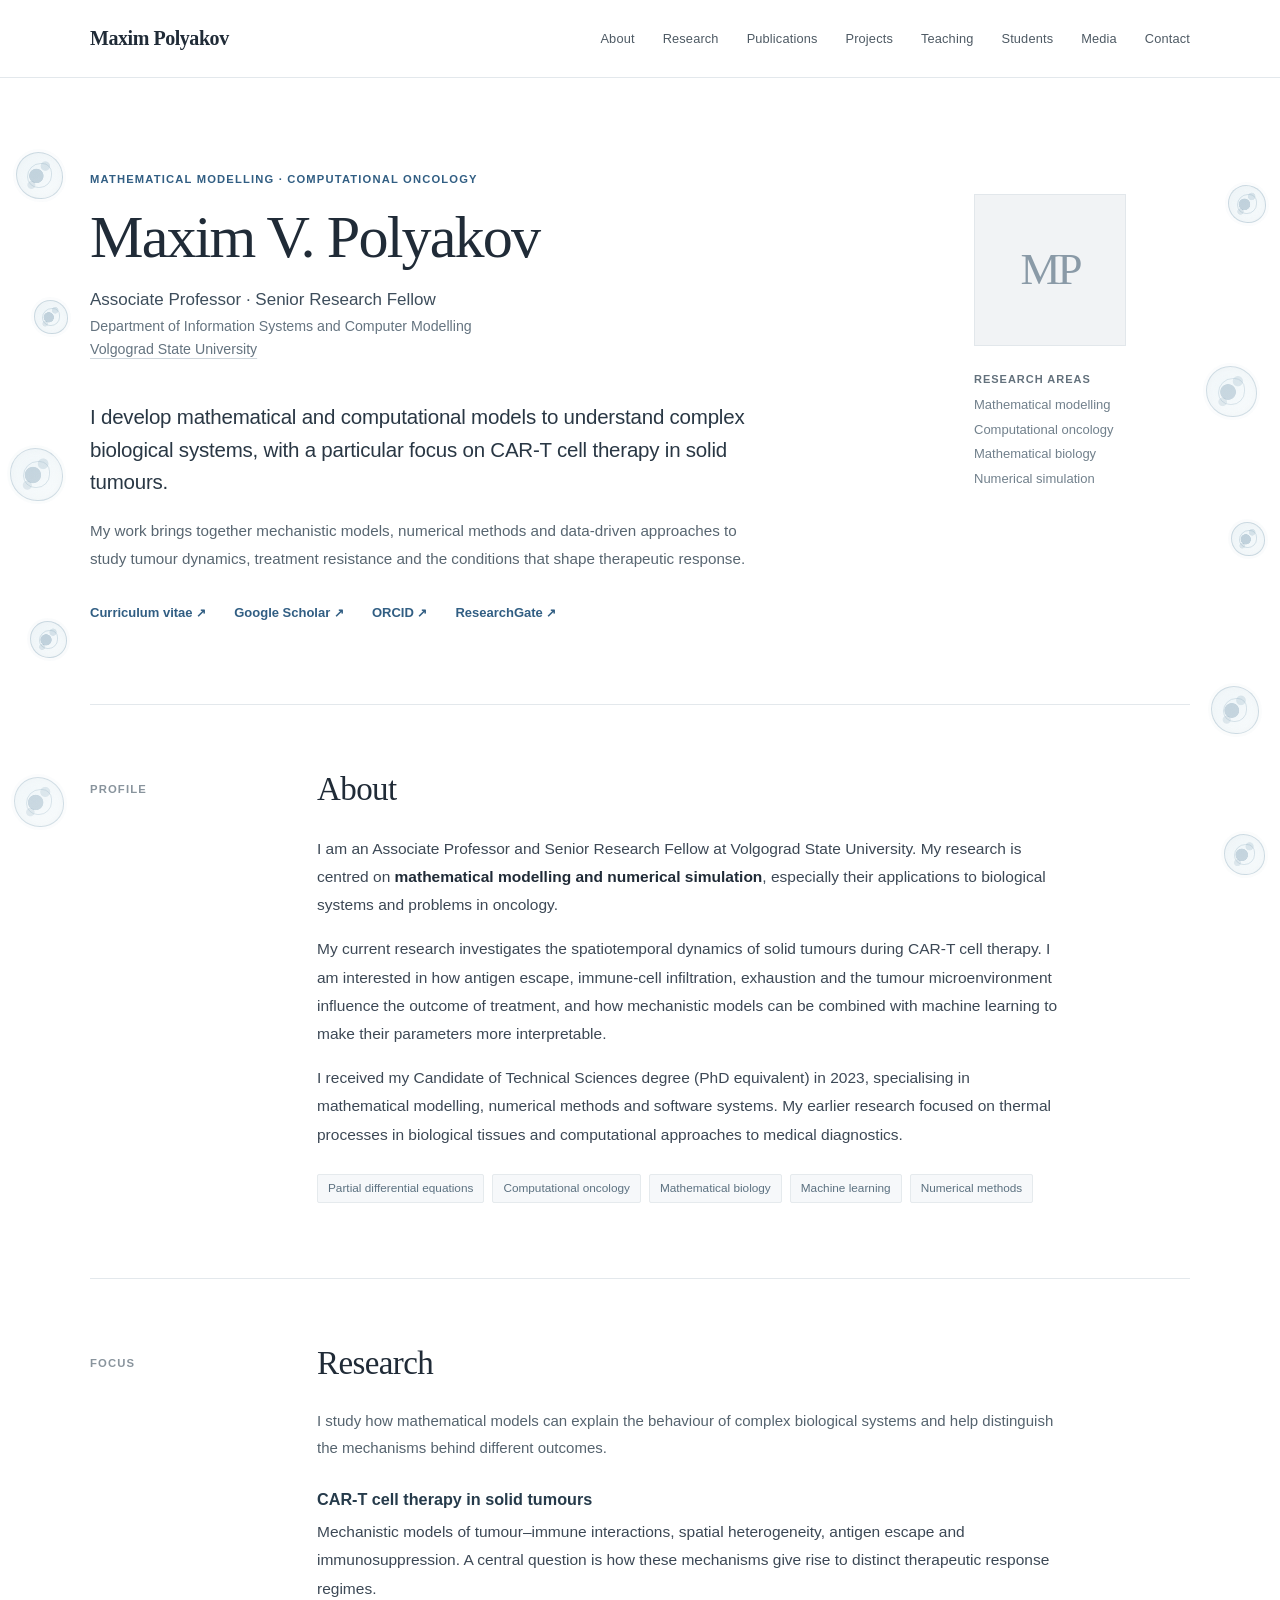
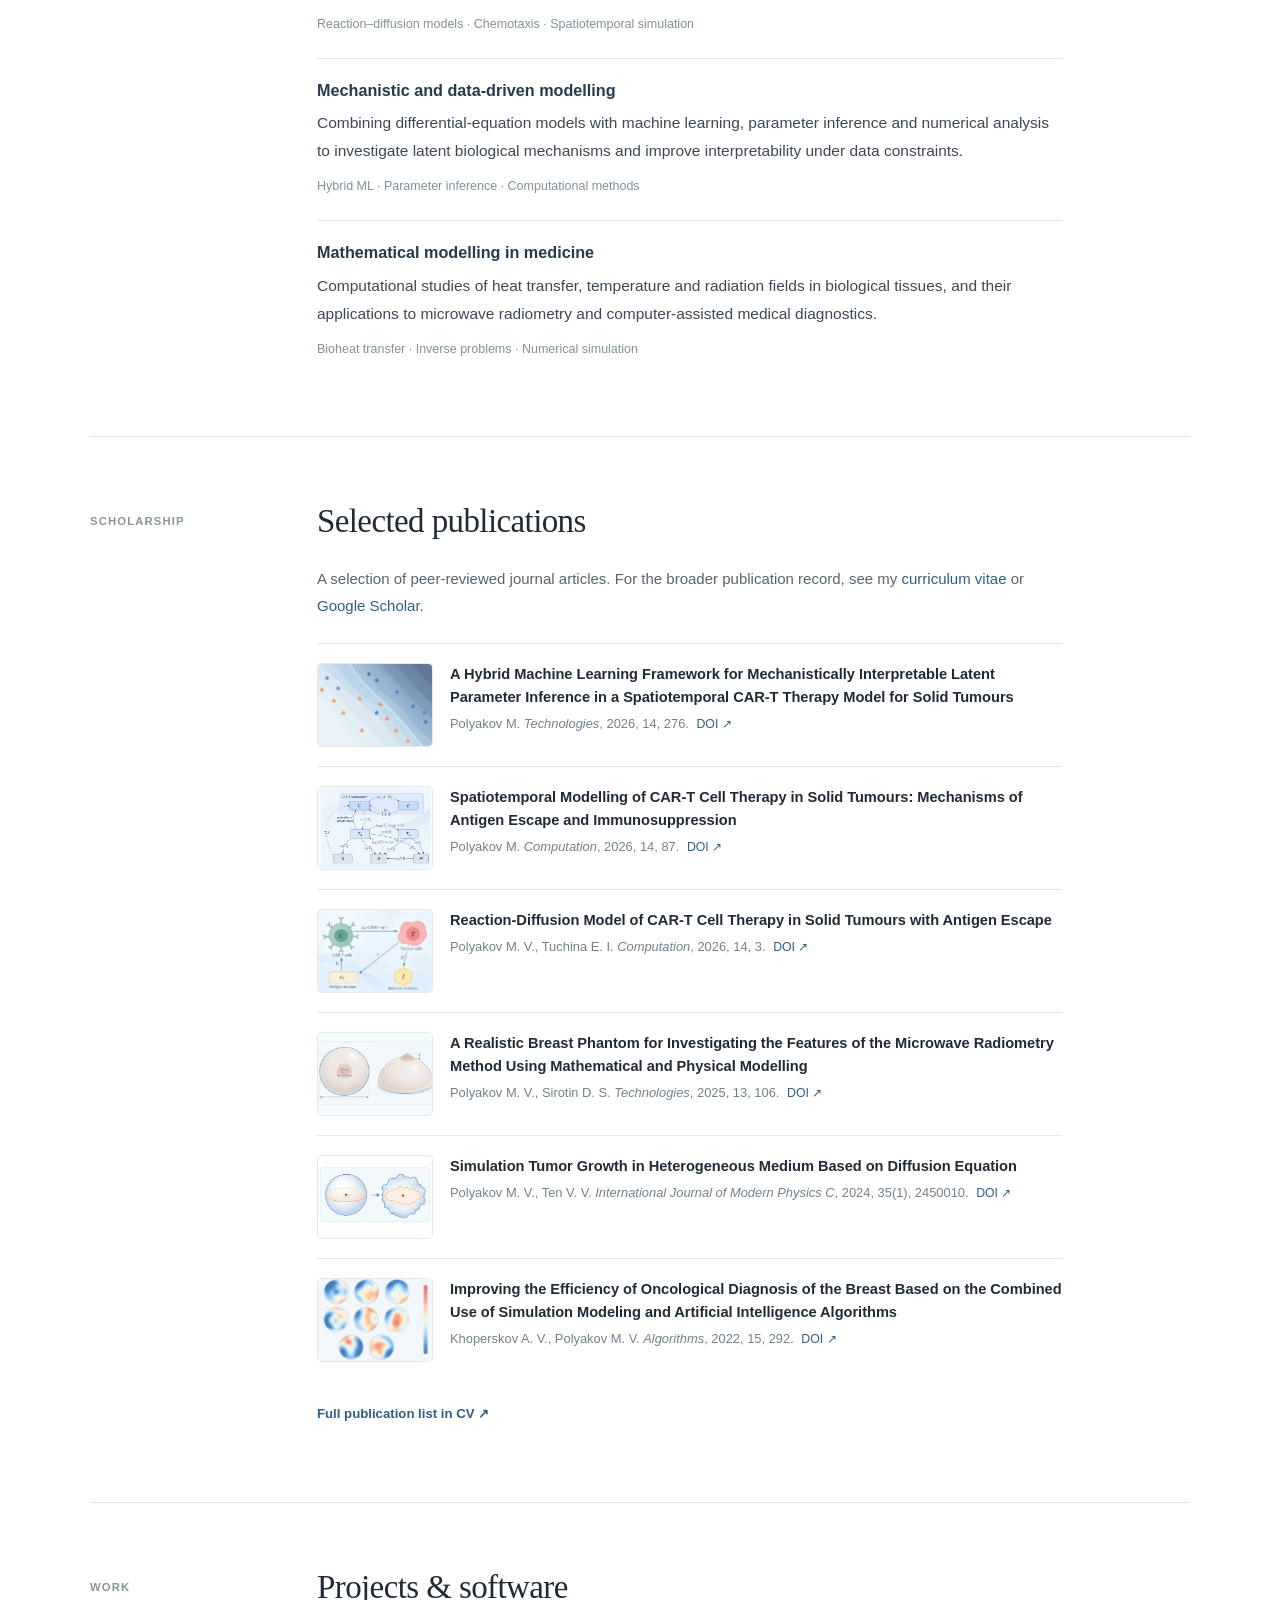
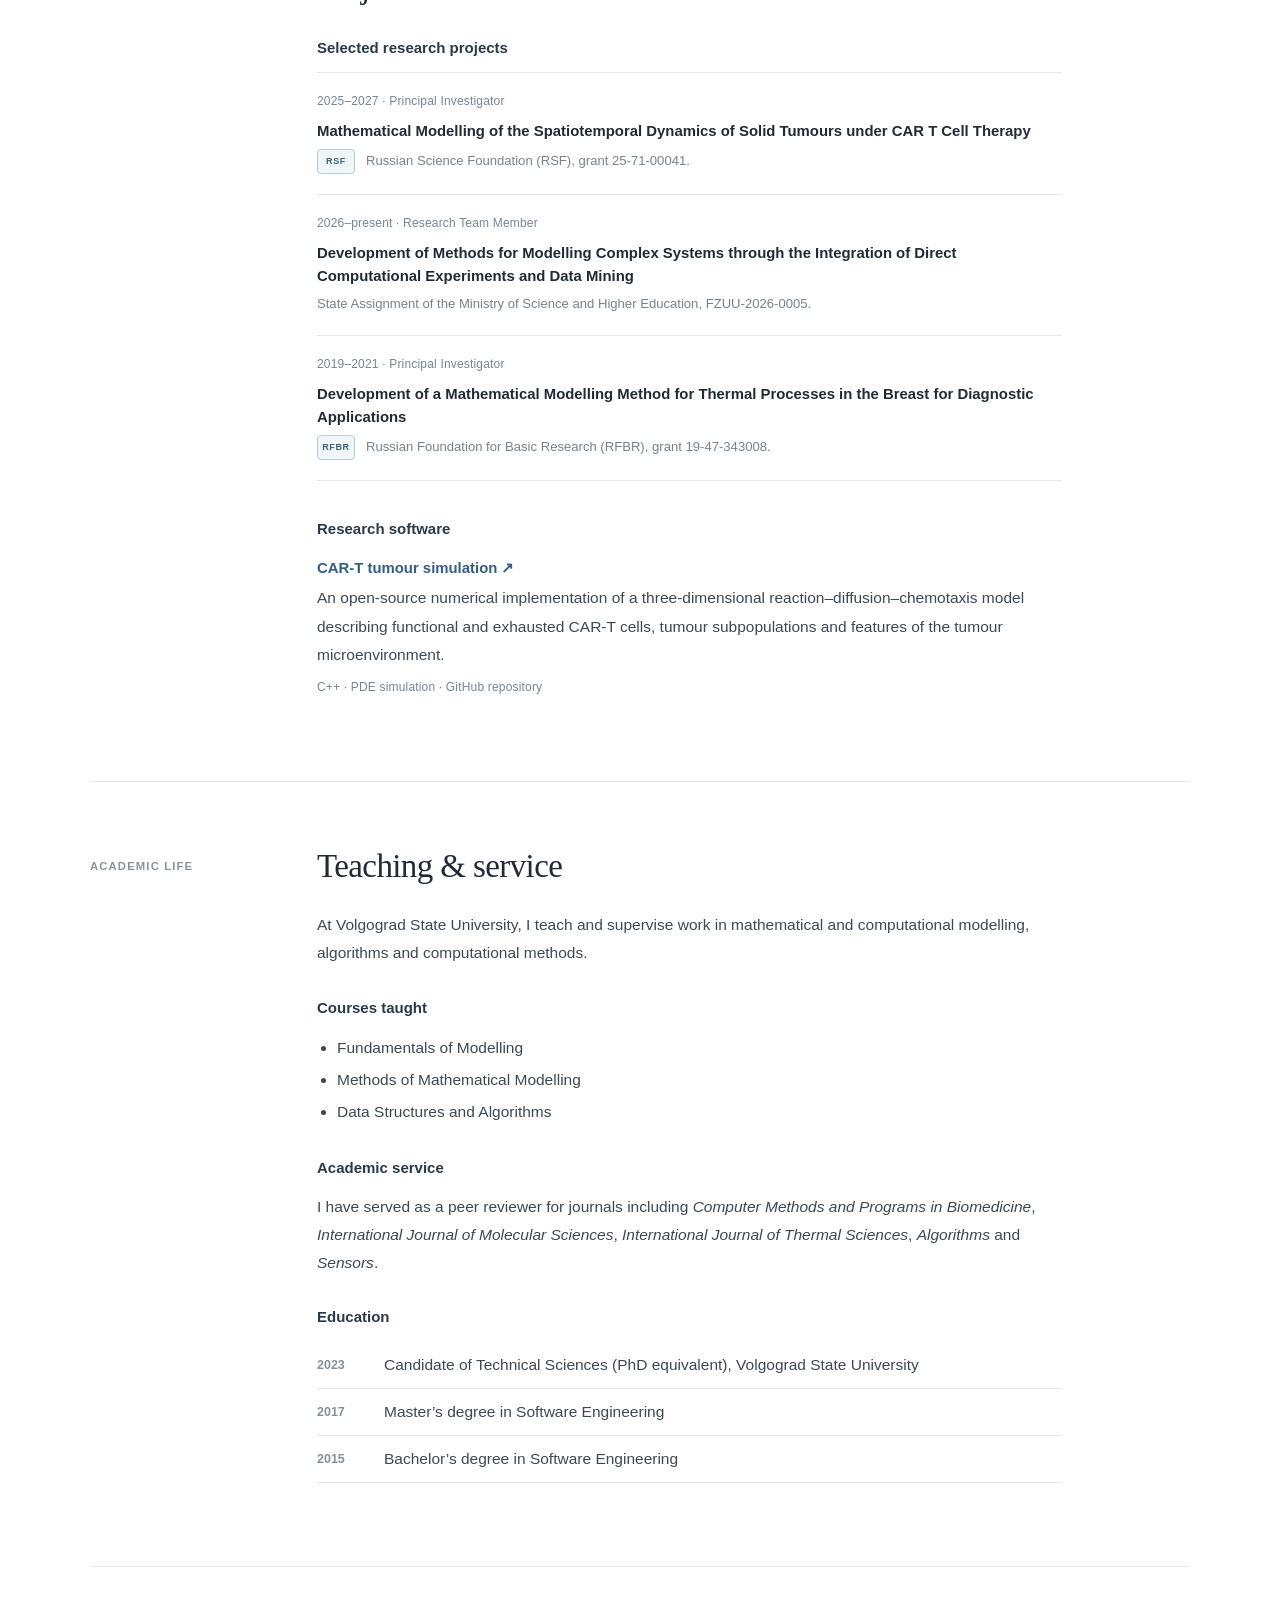
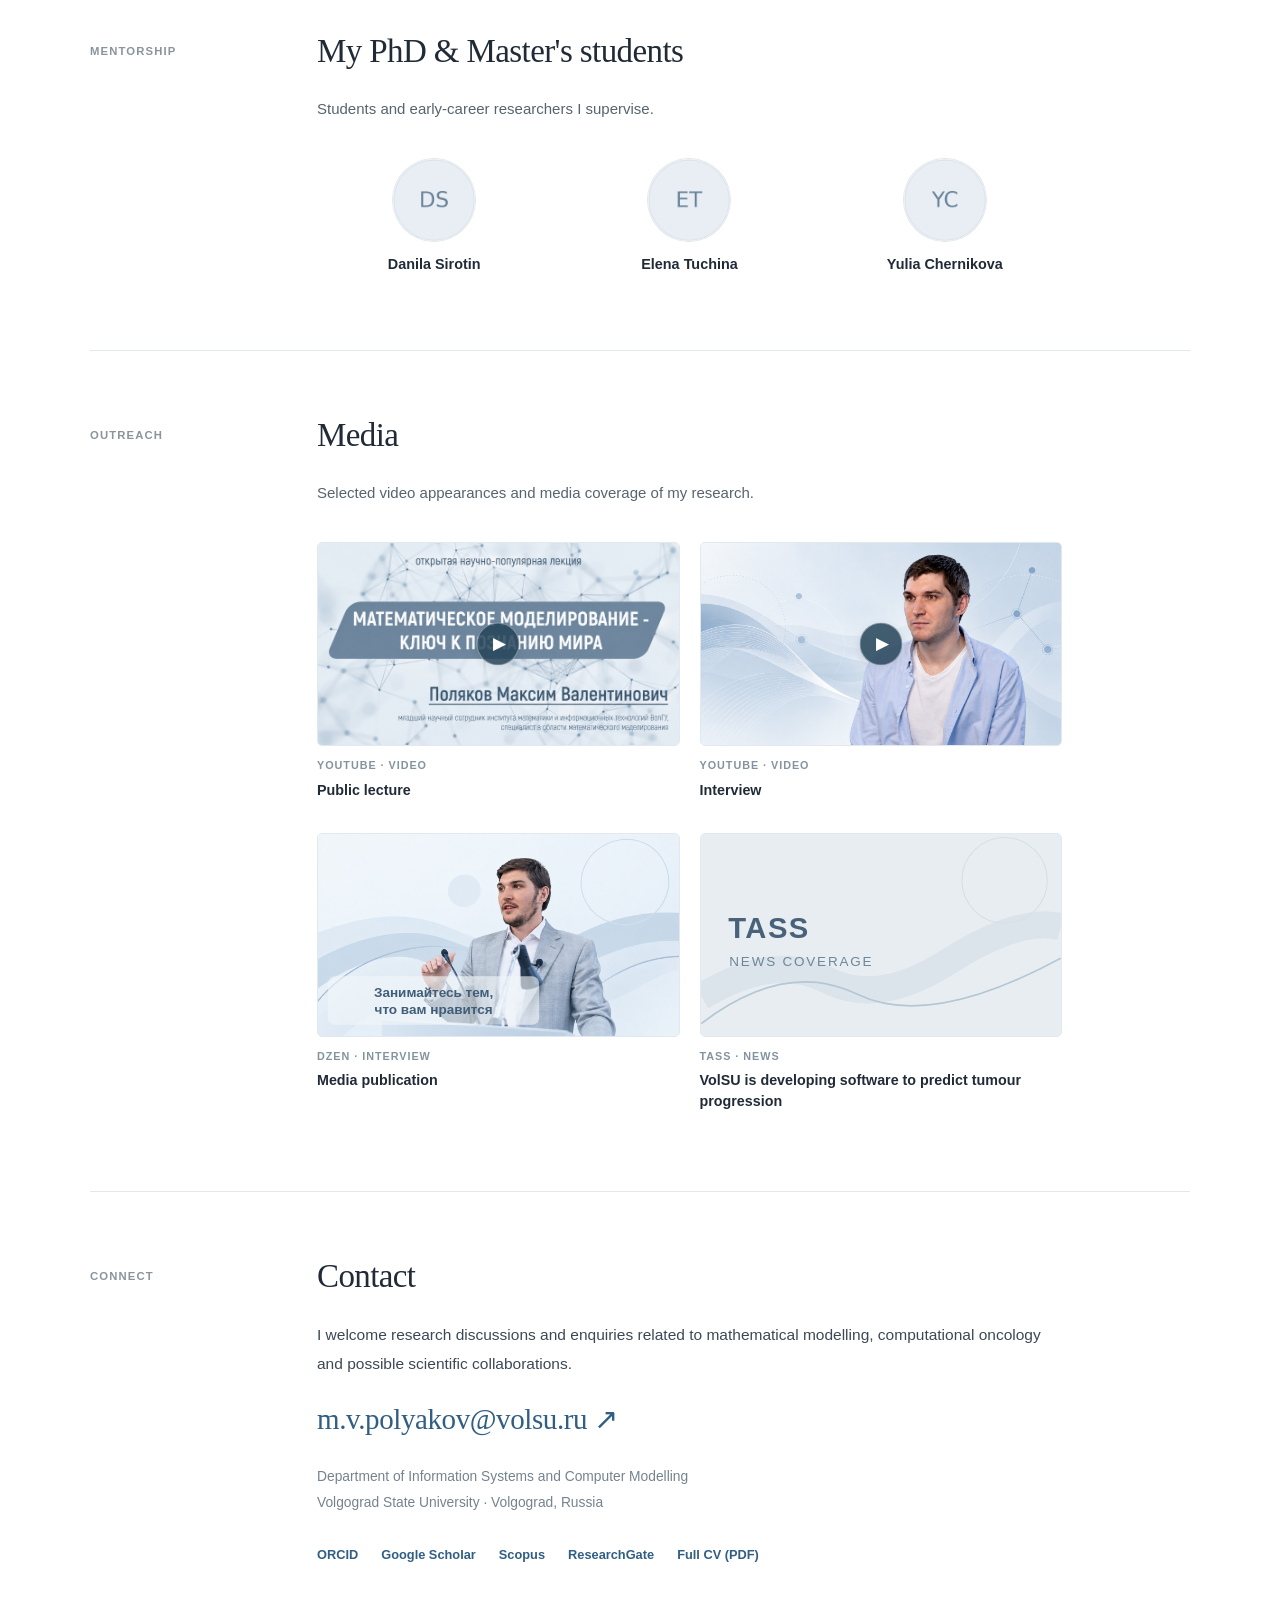
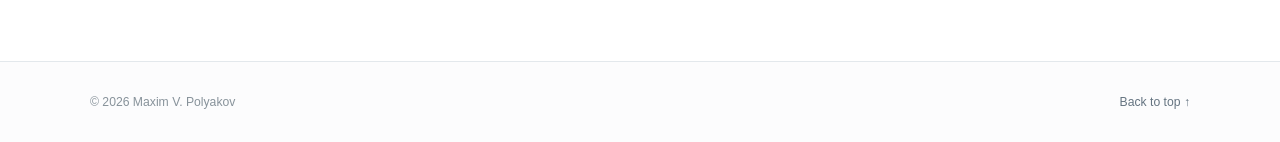
==== commit ffe90b31: "Add files via upload" ====
--- a/index.html
+++ b/index.html
@@ -28,7 +28,7 @@
 
 <header class="site-header" id="top">
 <div class="container header-inner">
-<a class="brand" href="#top">Maxim Polyakov<span class="brand-dot">.</span></a>
+<a class="brand" href="#top">Maxim Polyakov</a>
 <nav aria-label="Main navigation" class="primary-nav">
 <a href="#about">About</a>
 <a href="#research">Research</a>
@@ -206,8 +206,8 @@
 <div class="media-grid">
 <article class="media-card"><a aria-label="Open YouTube video one in a new tab" href="https://www.youtube.com/watch?v=cLXsK4GyGBI" rel="noopener noreferrer" target="_blank"><div class="media-thumb media-video"><img alt="Video placeholder with a play icon" height="180" loading="lazy" src="assets/media/video-one.svg" width="320"/><span aria-hidden="true" class="media-play">▶</span></div><div class="media-card-meta">YouTube · Video</div><h3>Public lecture</h3></a></article>
 <article class="media-card"><a aria-label="Open YouTube video two in a new tab" href="https://www.youtube.com/watch?v=unDB5Z3M74Y" rel="noopener noreferrer" target="_blank"><div class="media-thumb media-video"><img alt="Video placeholder with a play icon" height="180" loading="lazy" src="assets/media/video-two.svg" width="320"/><span aria-hidden="true" class="media-play">▶</span></div><div class="media-card-meta">YouTube · Video</div><h3>Interview</h3></a></article>
+<article class="media-card"><a aria-label="Open Dzen article in a new tab" href="https://dzen.ru/a/Z44PKXri-CvR1d9w" rel="noopener noreferrer" target="_blank"><div class="media-thumb"><img alt="Graphic labelled Dzen" height="180" loading="lazy" src="assets/media/dzen.svg" width="320"/></div><div class="media-card-meta">Dzen · Interview</div><h3>Media publication</h3></a></article>
 <article class="media-card"><a aria-label="Read TASS report in a new tab" href="https://tass.ru/obschestvo/26303697" rel="noopener noreferrer" target="_blank"><div class="media-thumb"><img alt="Graphic labelled TASS" height="180" loading="lazy" src="assets/media/tass.svg" width="320"/></div><div class="media-card-meta">TASS · News</div><h3>VolSU is developing software to predict tumour progression</h3></a></article>
-<article class="media-card"><a aria-label="Open Dzen article in a new tab" href="https://dzen.ru/a/Z44PKXri-CvR1d9w" rel="noopener noreferrer" target="_blank"><div class="media-thumb"><img alt="Graphic labelled Dzen" height="180" loading="lazy" src="assets/media/dzen.svg" width="320"/></div><div class="media-card-meta">Dzen · Interview</div><h3>Media publication</h3></a></article>
 </div>
 </div>
 </section><section aria-labelledby="contact-heading" class="section container contact-section" id="contact">
--- a/assets/styles.css
+++ b/assets/styles.css
@@ -112,3 +112,11 @@
 .mobile-navigation nav{position:absolute;right:0;top:31px;background:white;border:1px solid var(--rule);box-shadow:0 12px 35px rgba(0,0,0,.07);min-width:180px;display:flex;flex-direction:column;z-index:40;padding:6px}
 .mobile-navigation nav a{font-size:13px;padding:8px 12px}
 }
+
+/* v4: publication figures now link to the same article as the DOI/title. */
+.publication-figure{display:block;text-decoration:none;transition:border-color .18s ease,box-shadow .18s ease}
+.publication-figure:hover{border-color:#9ab3c5;box-shadow:0 2px 8px rgba(39,69,90,.09)}
+.publication-figure:focus-visible{outline:2px solid var(--accent);outline-offset:4px}
+/* The grant heading links to the official RSF project; retain non-link typography. */
+.simple-item h4 .grant-title-link{color:inherit;text-decoration:none}
+.simple-item h4 .grant-title-link:hover,.simple-item h4 .grant-title-link:focus-visible{color:var(--accent);text-decoration:underline}
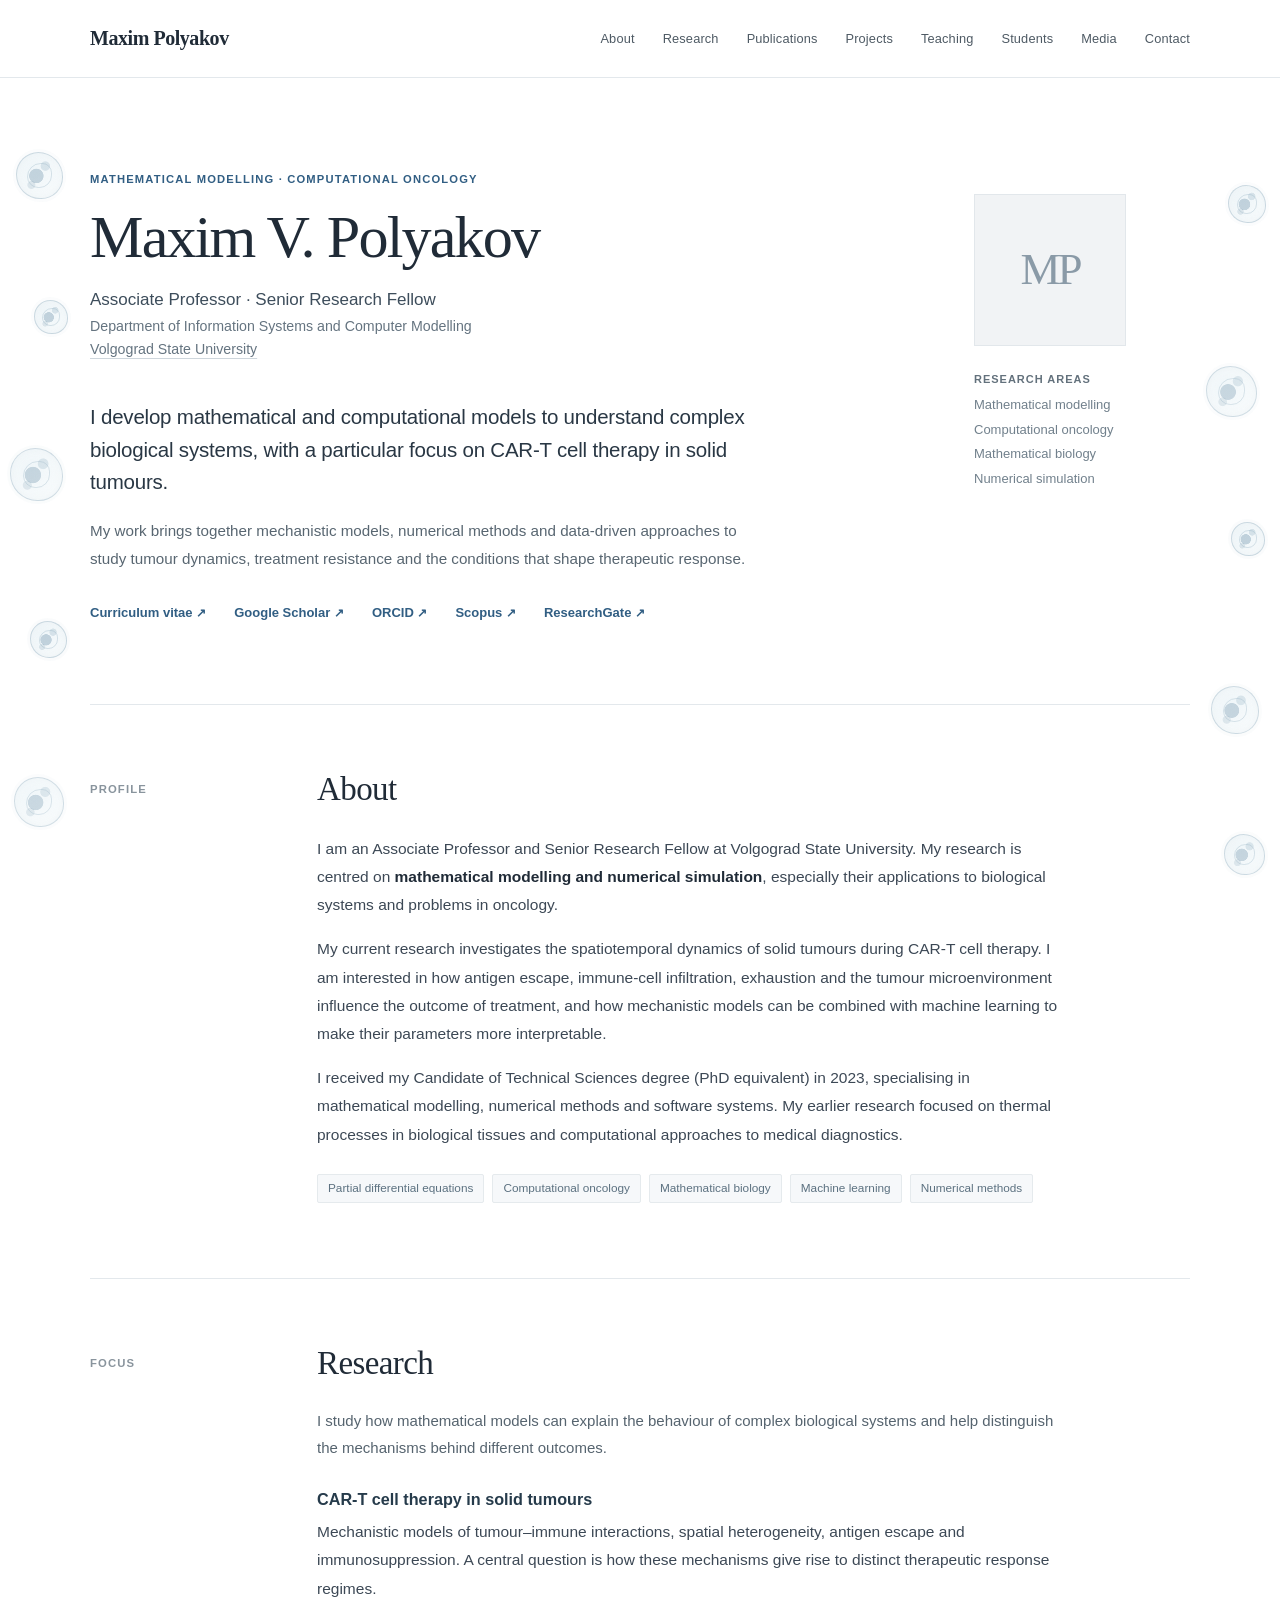
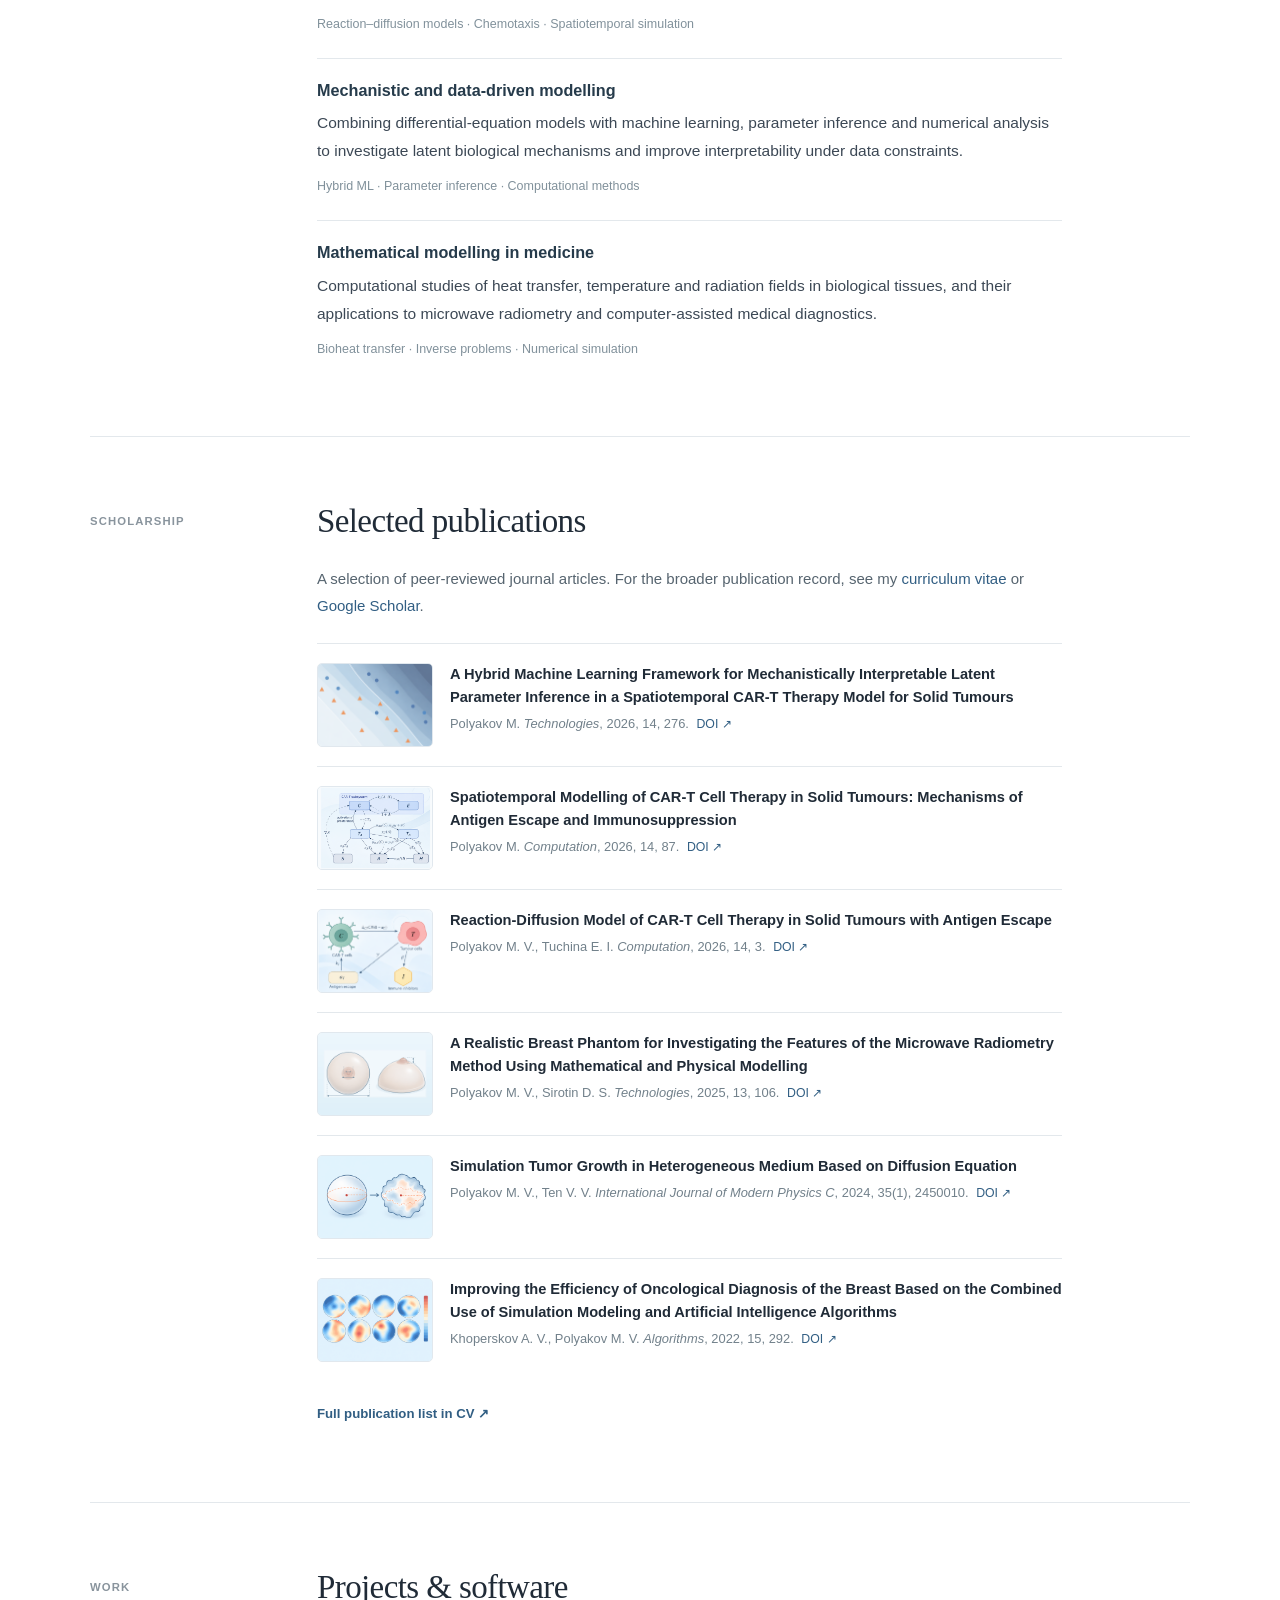
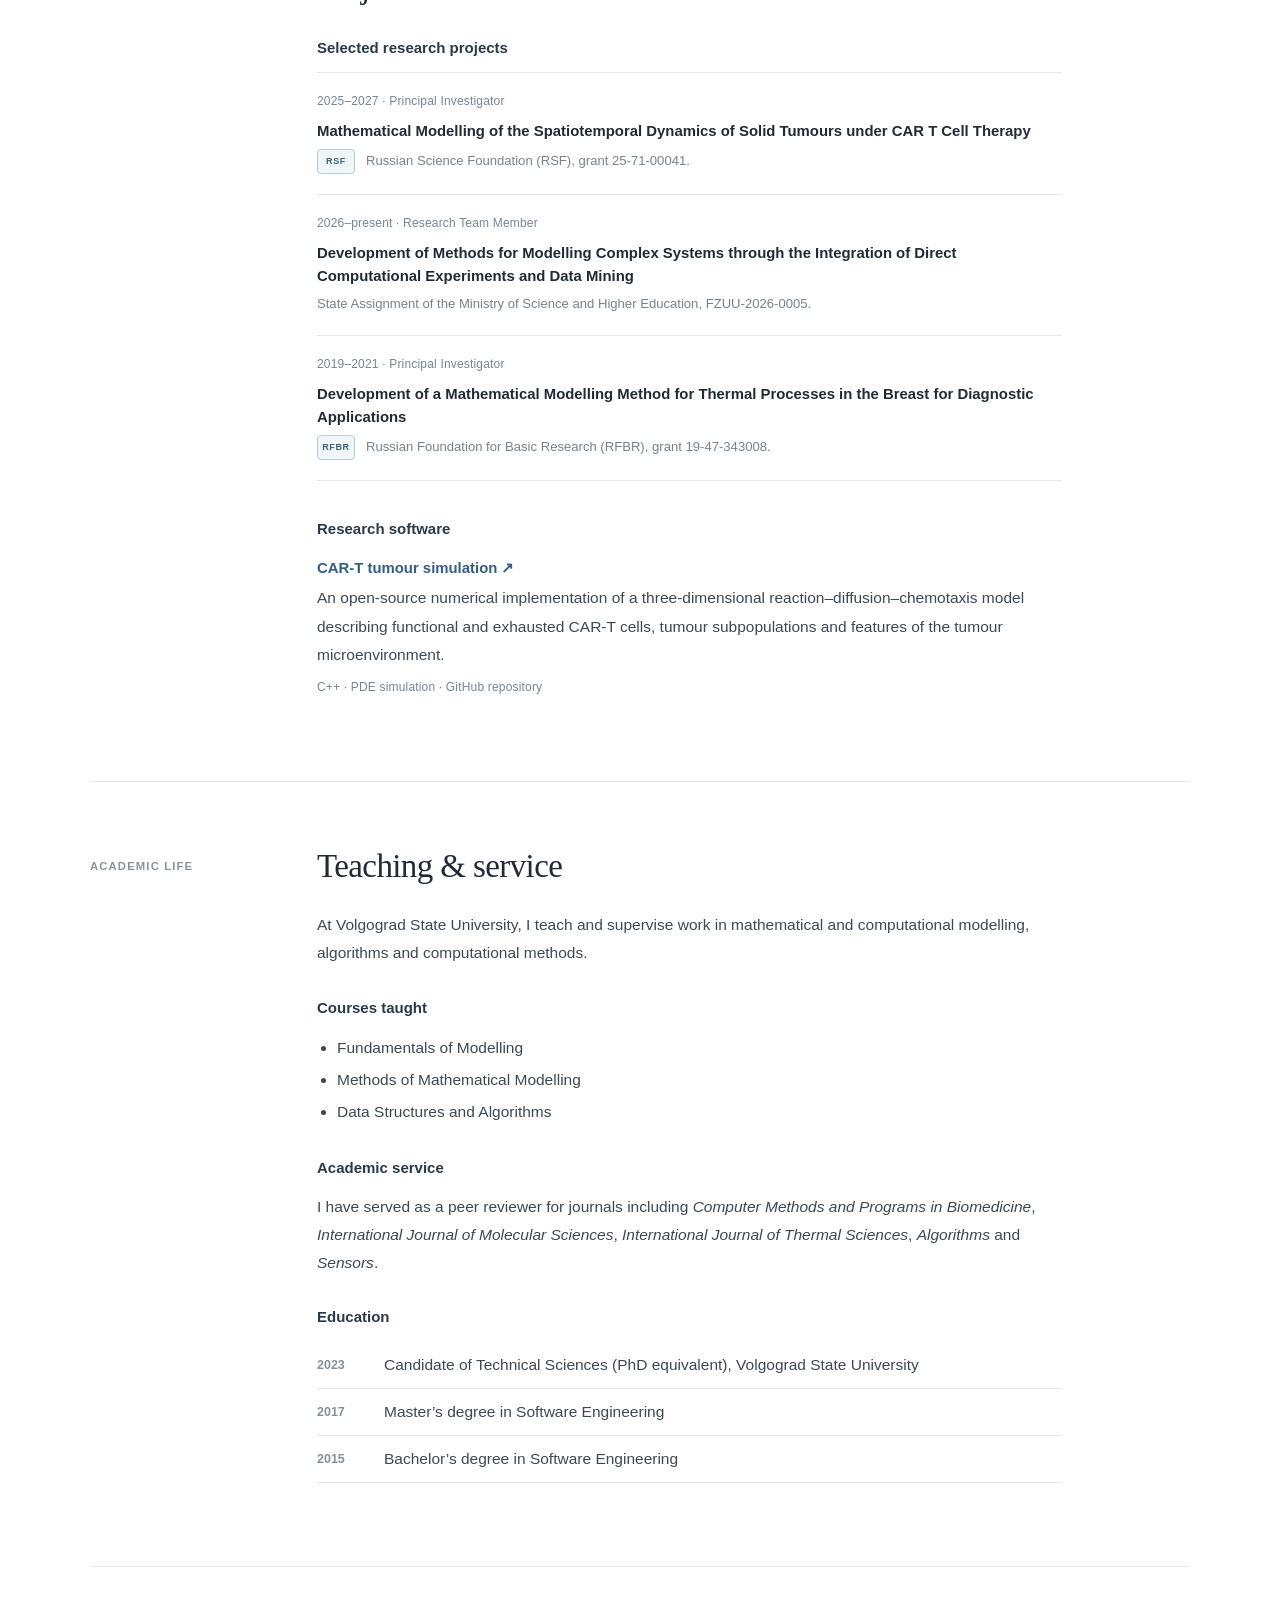
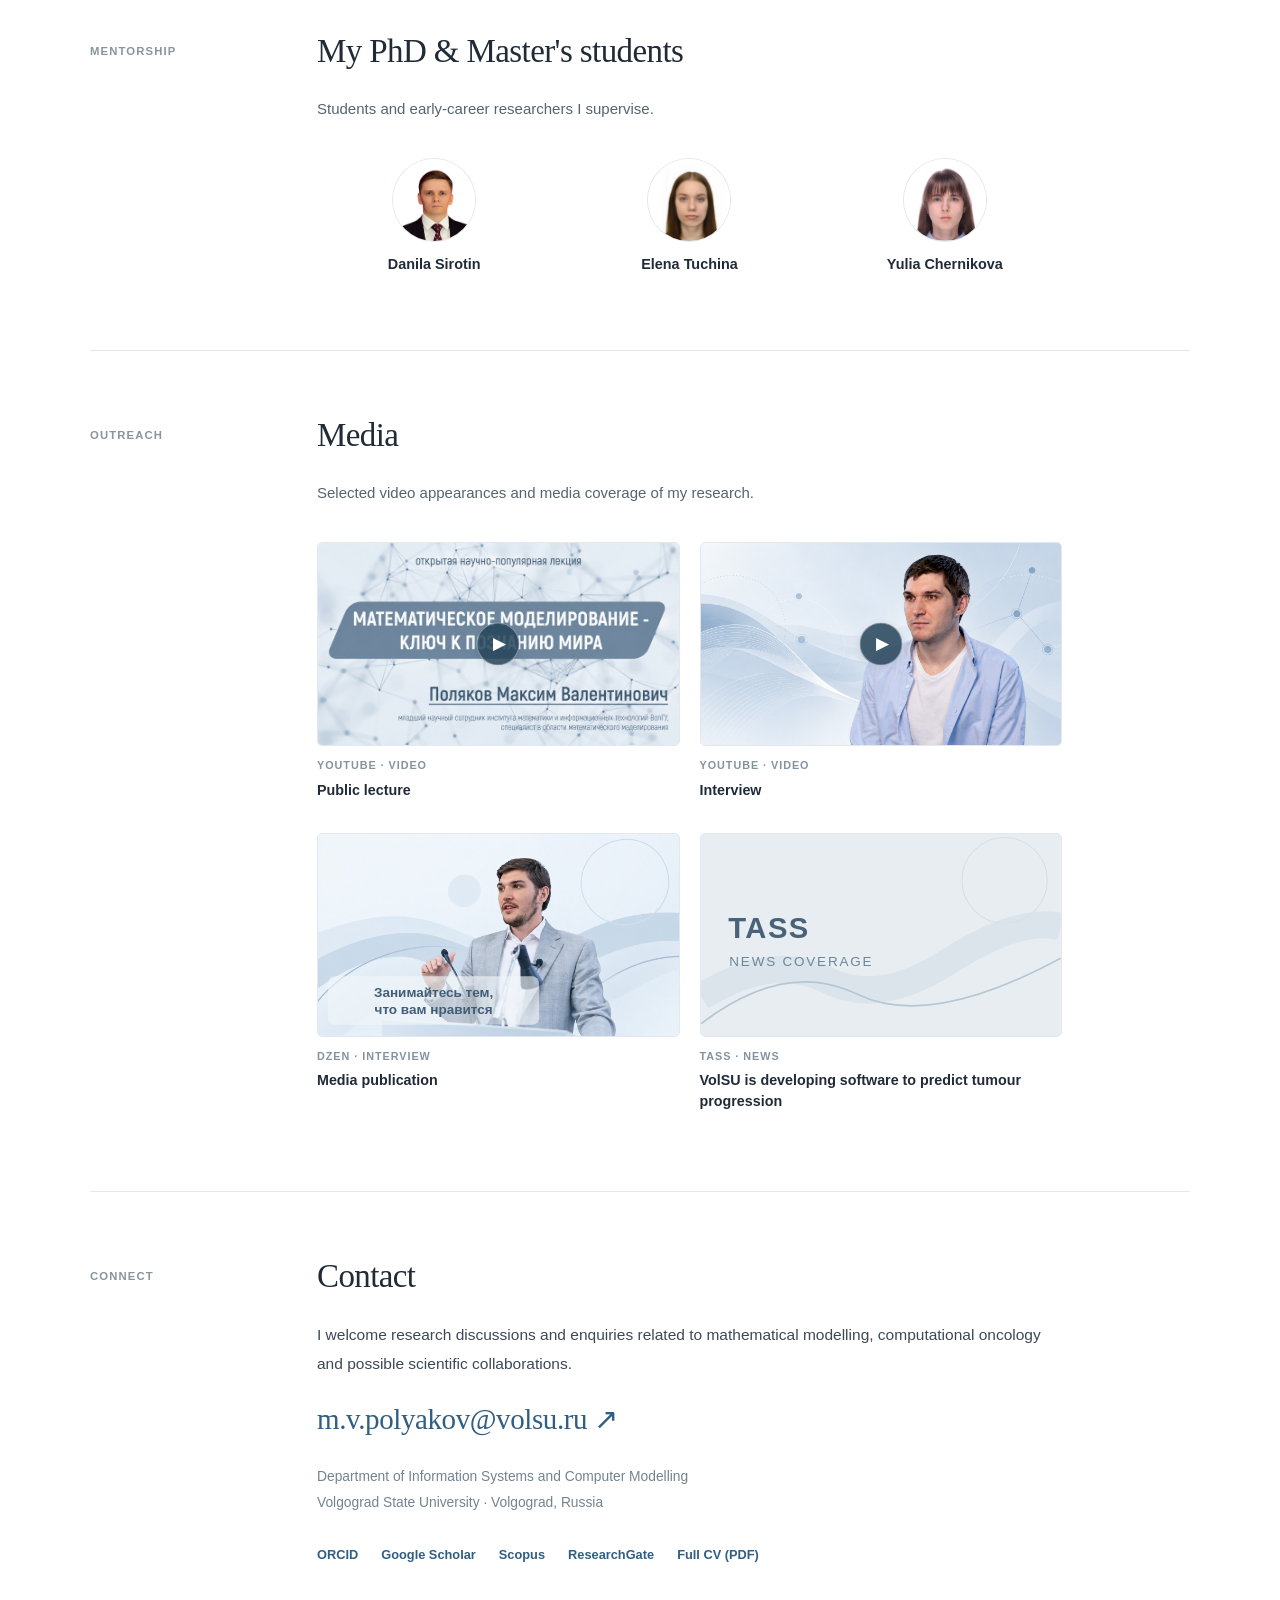
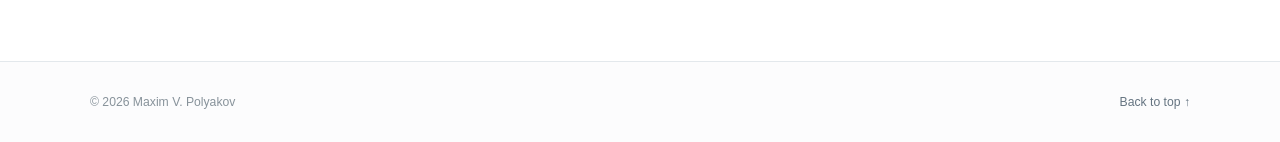
==== commit 53ccce4e: "Add files via upload" ====
--- a/index.html
+++ b/index.html
@@ -64,6 +64,7 @@
 <a href="cv/Maxim-Polyakov-CV.pdf" rel="noopener noreferrer" target="_blank">Curriculum vitae <span aria-hidden="true">↗</span></a>
 <a href="https://scholar.google.com/citations?user=925AeRAAAAAJ" rel="noopener noreferrer" target="_blank">Google Scholar <span aria-hidden="true">↗</span></a>
 <a href="https://orcid.org/0000-0002-7047-6202" rel="noopener noreferrer" target="_blank">ORCID <span aria-hidden="true">↗</span></a>
+<a href="https://www.scopus.com/authid/detail.uri?authorId=57196275466" rel="noopener noreferrer" target="_blank">Scopus <span aria-hidden="true">↗</span></a>
 <a href="https://www.researchgate.net/profile/Maxim-Polyakov-5" rel="noopener noreferrer" target="_blank">ResearchGate <span aria-hidden="true">↗</span></a>
 </div>
 </div>
@@ -192,9 +193,9 @@
 <h2 id="students-heading">My PhD &amp; Master's students</h2>
 <p class="section-intro">Students and early-career researchers I supervise.</p>
 <div class="students-grid">
-<article class="student-card"><img alt="Placeholder with the initials DS for Danila Sirotin" height="82" loading="lazy" src="assets/students/danila-sirotin.png" width="82"/><h3>Danila Sirotin</h3></article>
-<article class="student-card"><img alt="Placeholder with the initials ET for Elena Tuchina" height="82" loading="lazy" src="assets/students/elena-tuchina.png" width="82"/><h3>Elena Tuchina</h3></article>
-<article class="student-card"><img alt="Placeholder with the initials YC for Yulia Chernikova" height="82" loading="lazy" src="assets/students/yulia-chernikova.png" width="82"/><h3>Yulia Chernikova</h3></article>
+<article class="student-card"><a class="student-photo-link" href="https://www.scopus.com/authid/detail.uri?authorId=57802561300" rel="noopener noreferrer" target="_blank" aria-label="Open Danila Sirotin — Scopus" title="Open Danila Sirotin — Scopus"><img alt="Placeholder with the initials DS for Danila Sirotin" height="82" loading="lazy" src="assets/students/danila-sirotin.png" width="82"/></a><h3>Danila Sirotin</h3></article>
+<article class="student-card"><a class="student-photo-link" href="https://www.scopus.com/authid/detail.uri?authorId=60354320700" rel="noopener noreferrer" target="_blank" aria-label="Open Elena Tuchina — Scopus" title="Open Elena Tuchina — Scopus"><img alt="Placeholder with the initials ET for Elena Tuchina" height="82" loading="lazy" src="assets/students/elena-tuchina.png" width="82"/></a><h3>Elena Tuchina</h3></article>
+<article class="student-card"><a class="student-photo-link" href="https://www.researchgate.net/profile/Yulia-Chernikova-2" rel="noopener noreferrer" target="_blank" aria-label="Open Yulia Chernikova — ResearchGate" title="Open Yulia Chernikova — ResearchGate"><img alt="Placeholder with the initials YC for Yulia Chernikova" height="82" loading="lazy" src="assets/students/yulia-chernikova.png" width="82"/></a><h3>Yulia Chernikova</h3></article>
 </div>
 </div>
 </section>
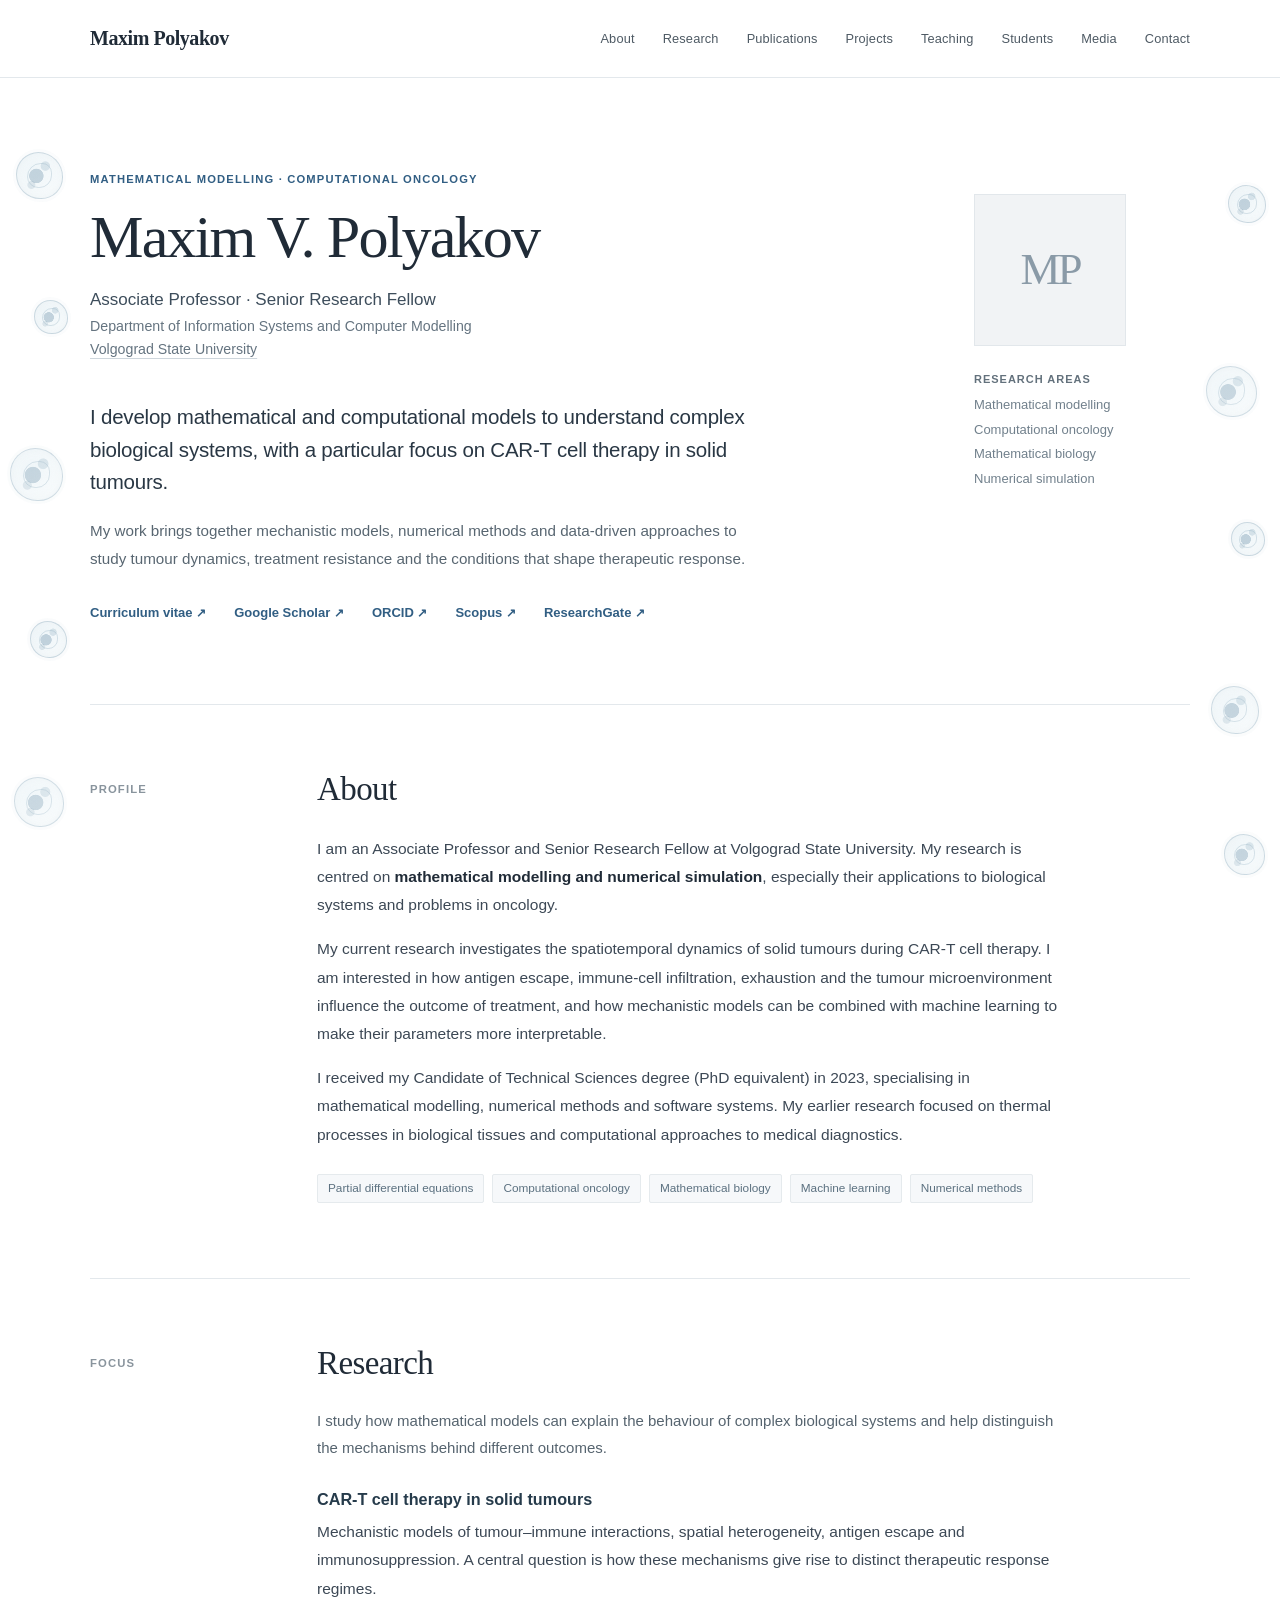
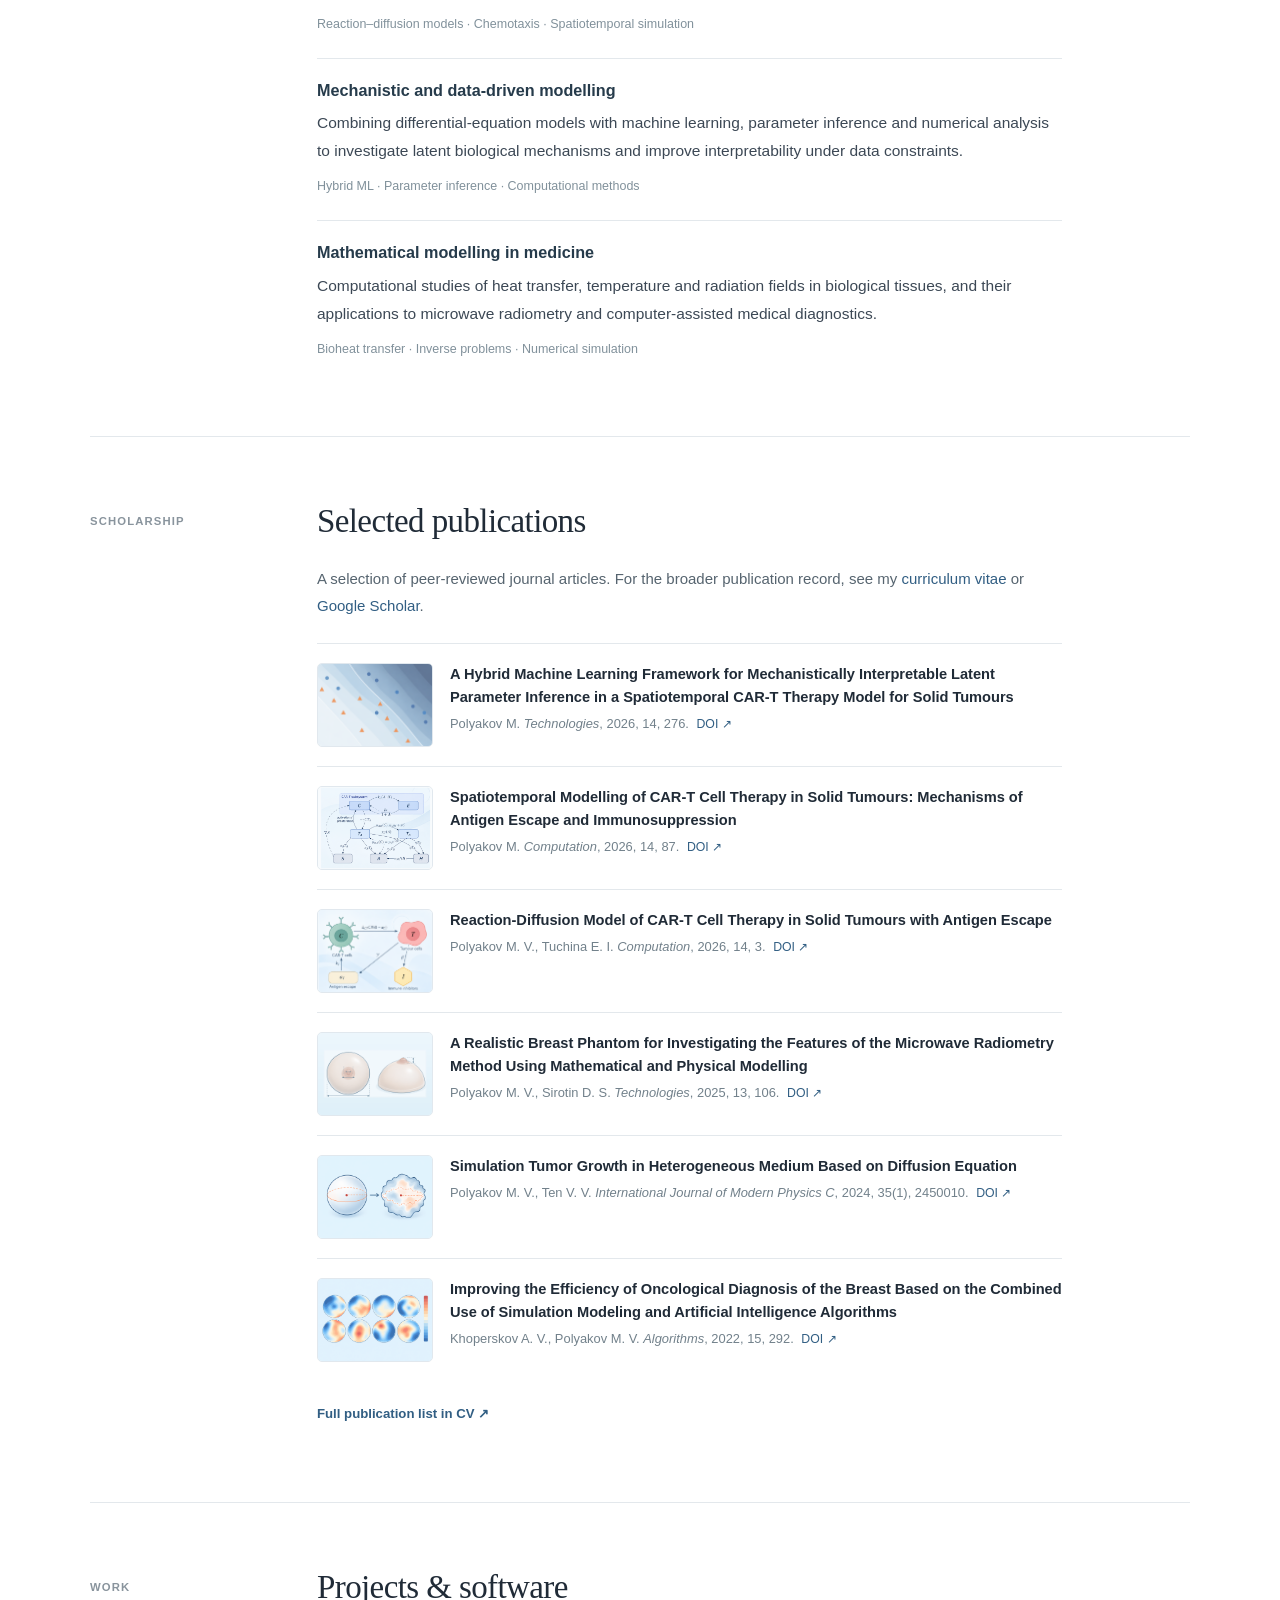
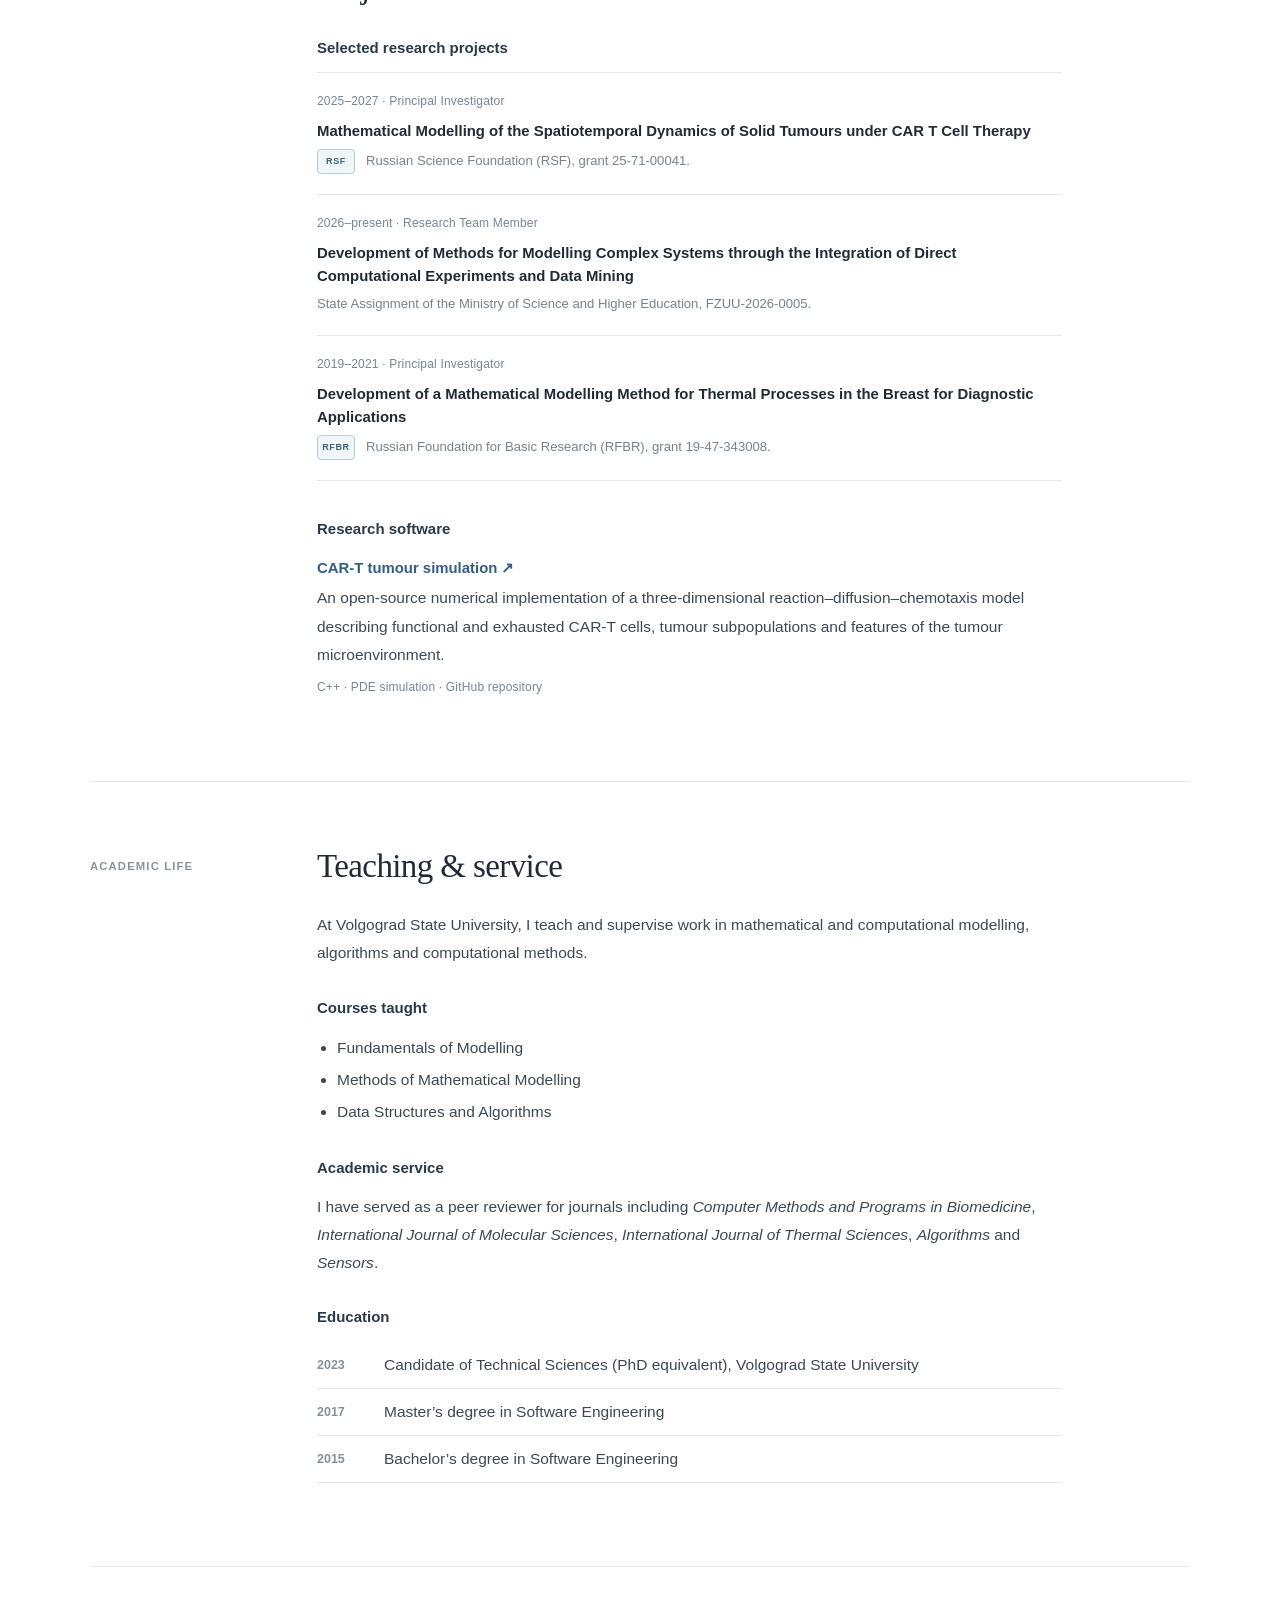
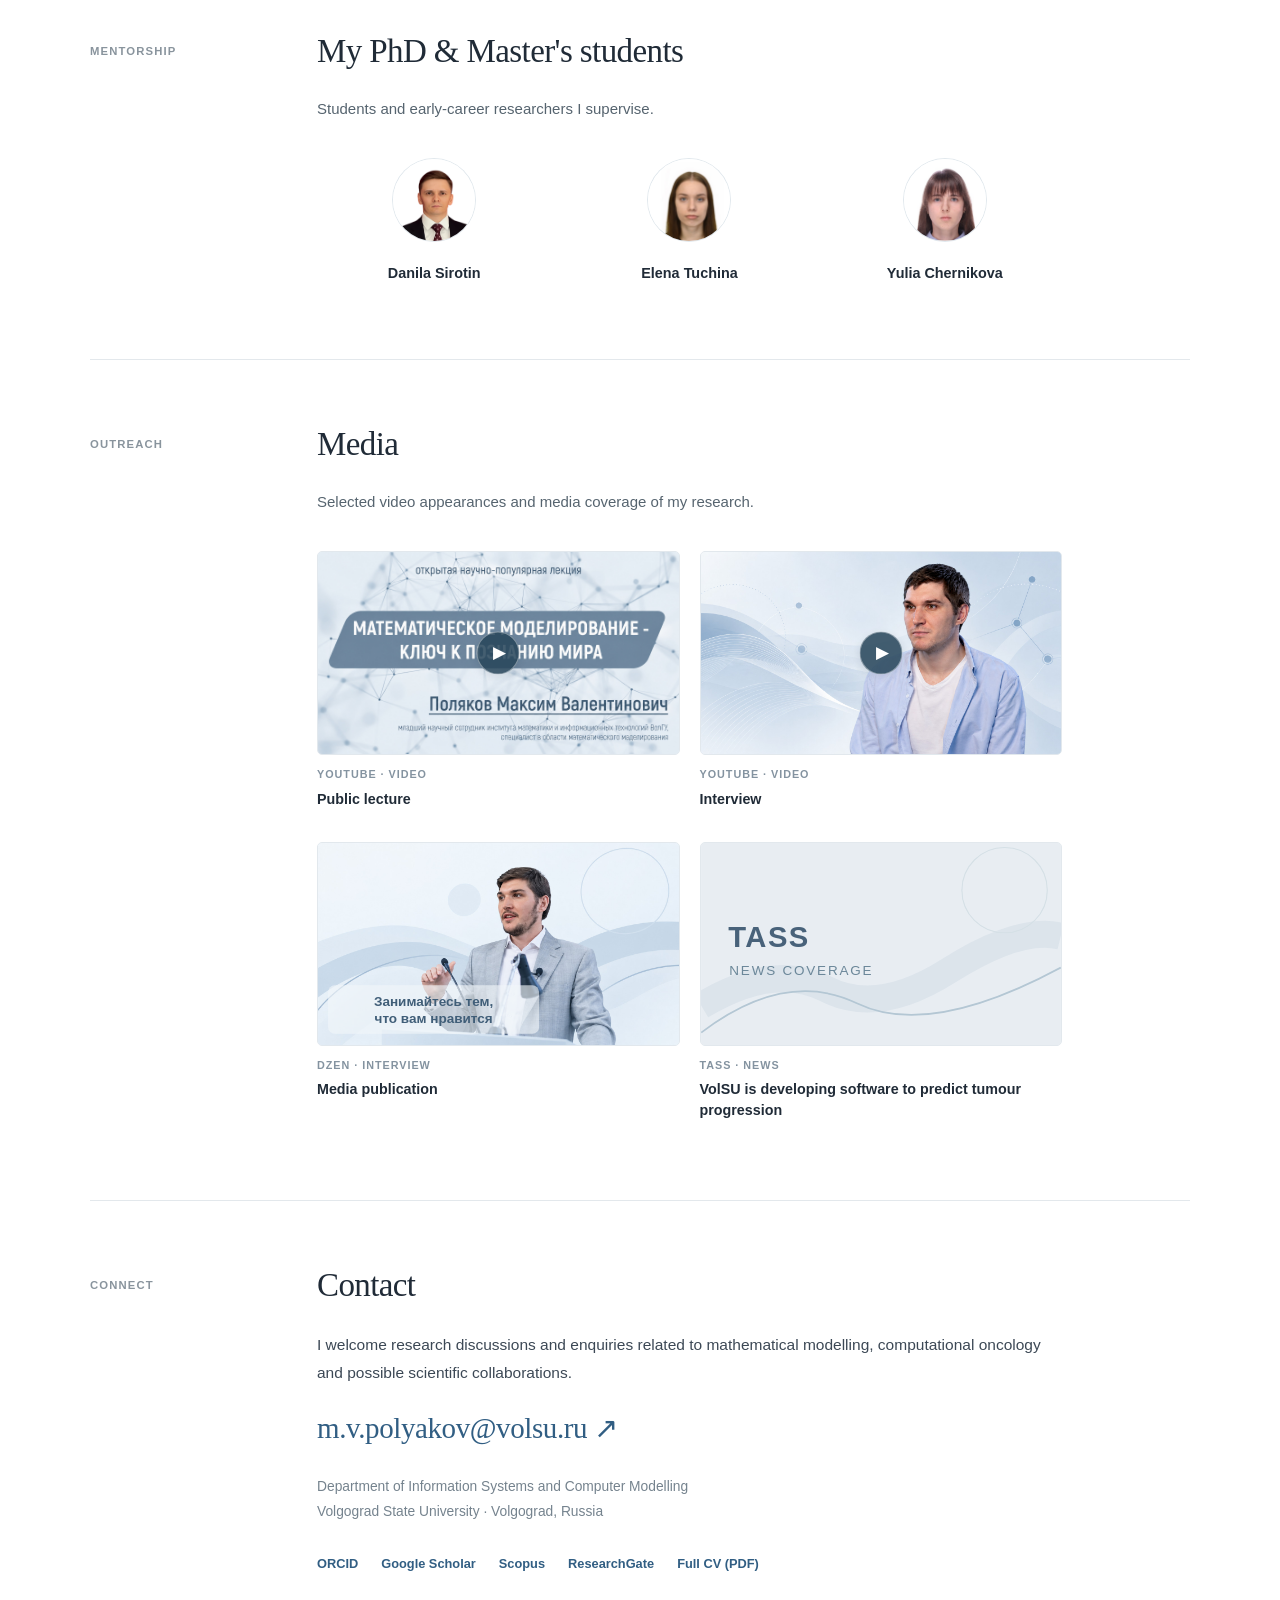
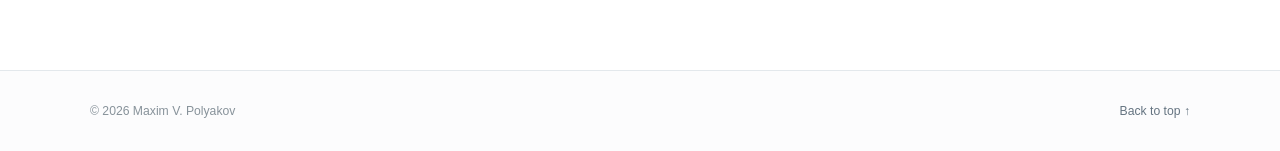
==== commit 90203709: "Add files via upload" ====
--- a/index.html
+++ b/index.html
@@ -13,7 +13,75 @@
 <link href="assets/favicon.svg" rel="icon" type="image/svg+xml"/>
 <link href="assets/styles.css" rel="stylesheet"/>
 <title>Maxim V. Polyakov — Mathematical Modelling</title>
-<script defer="True" src="assets/site.js"></script></head>
+<script defer="True" src="assets/site.js"></script>
+<style>
+/* Academic student research popovers; self-contained in index.html. */
+.student-card { position: relative; }
+.student-card:hover, .student-card:focus-within { z-index: 5; }
+.student-photo-link { display: inline-block; }
+.student-tooltip {
+  position: absolute;
+  z-index: 10;
+  top: calc(100% + 12px);
+  left: 50%;
+  width: min(240px, calc(100vw - 34px));
+  padding: 11px 14px;
+  border: 1px solid #d8e5ee;
+  border-radius: 7px;
+  background: #f1f7fb;
+  color: #3c596f;
+  box-shadow: 0 8px 22px rgba(30, 66, 92, .11);
+  text-align: left;
+  font-size: 12.5px;
+  line-height: 1.5;
+  opacity: 0;
+  visibility: hidden;
+  transform: translate(-50%, -4px);
+  transition: opacity .16s ease, transform .16s ease, visibility .16s;
+  pointer-events: none;
+}
+.student-tooltip::before {
+  content: "";
+  position: absolute;
+  top: -7px;
+  left: calc(50% - 6px);
+  width: 12px;
+  height: 12px;
+  background: #f1f7fb;
+  border-left: 1px solid #d8e5ee;
+  border-top: 1px solid #d8e5ee;
+  transform: rotate(45deg);
+}
+.student-tooltip-label { display: block; margin-bottom: 4px; color: #54728a; font-size: 10px; font-weight: 700; text-transform: uppercase; letter-spacing: .06em; }
+.student-tooltip-text { display: block; }
+.student-card:hover .student-tooltip,
+.student-card:focus-within .student-tooltip {
+  opacity: 1;
+  visibility: visible;
+  transform: translate(-50%, 0);
+}
+/* The outer students have tooltips that do not overflow the content column. */
+.student-card:first-child .student-tooltip { left: 0; transform: translate(0,-4px); }
+.student-card:first-child:hover .student-tooltip, .student-card:first-child:focus-within .student-tooltip { transform: translate(0,0); }
+.student-card:first-child .student-tooltip::before { left: 33%; }
+.student-card:last-child .student-tooltip { left: auto; right: 0; transform: translate(0,-4px); }
+.student-card:last-child:hover .student-tooltip, .student-card:last-child:focus-within .student-tooltip { transform: translate(0,0); }
+.student-card:last-child .student-tooltip::before { left: 65%; }
+/* Touchscreens have no hover: show the research field underneath each name. */
+@media (hover: none) {
+  .student-tooltip, .student-card:first-child .student-tooltip, .student-card:last-child .student-tooltip {
+    position: static; display: block; opacity: 1; visibility: visible; transform: none;
+    width: auto; padding: 5px 0 0; border: 0; border-radius: 0;
+    background: transparent; box-shadow: none; text-align: center;
+    font-size: 11px; line-height: 1.45;
+  }
+  .student-tooltip::before, .student-tooltip-label { display: none; }
+}
+@media (prefers-reduced-motion: reduce) {
+  .student-tooltip { transition: none; }
+}
+</style>
+</head>
 <body>
 <a class="skip-link" href="#main">Skip to content</a>
 
@@ -193,9 +261,9 @@
 <h2 id="students-heading">My PhD &amp; Master's students</h2>
 <p class="section-intro">Students and early-career researchers I supervise.</p>
 <div class="students-grid">
-<article class="student-card"><a class="student-photo-link" href="https://www.scopus.com/authid/detail.uri?authorId=57802561300" rel="noopener noreferrer" target="_blank" aria-label="Open Danila Sirotin — Scopus" title="Open Danila Sirotin — Scopus"><img alt="Placeholder with the initials DS for Danila Sirotin" height="82" loading="lazy" src="assets/students/danila-sirotin.png" width="82"/></a><h3>Danila Sirotin</h3></article>
-<article class="student-card"><a class="student-photo-link" href="https://www.scopus.com/authid/detail.uri?authorId=60354320700" rel="noopener noreferrer" target="_blank" aria-label="Open Elena Tuchina — Scopus" title="Open Elena Tuchina — Scopus"><img alt="Placeholder with the initials ET for Elena Tuchina" height="82" loading="lazy" src="assets/students/elena-tuchina.png" width="82"/></a><h3>Elena Tuchina</h3></article>
-<article class="student-card"><a class="student-photo-link" href="https://www.researchgate.net/profile/Yulia-Chernikova-2" rel="noopener noreferrer" target="_blank" aria-label="Open Yulia Chernikova — ResearchGate" title="Open Yulia Chernikova — ResearchGate"><img alt="Placeholder with the initials YC for Yulia Chernikova" height="82" loading="lazy" src="assets/students/yulia-chernikova.png" width="82"/></a><h3>Yulia Chernikova</h3></article>
+<article class="student-card"><a class="student-photo-link" href="https://www.scopus.com/authid/detail.uri?authorId=57802561300" rel="noopener noreferrer" target="_blank" aria-label="Open Danila Sirotin — Scopus" aria-describedby="sirotin-focus"><img alt="Placeholder with the initials DS for Danila Sirotin" height="82" loading="lazy" src="assets/students/danila-sirotin.png" width="82"/></a><h3>Danila Sirotin</h3><span class="student-tooltip" id="sirotin-focus" role="tooltip"><span class="student-tooltip-label">Research interests</span><span class="student-tooltip-text">Mathematical modelling and microwave radiometry for breast diagnostics</span></span></article>
+<article class="student-card"><a class="student-photo-link" href="https://www.scopus.com/authid/detail.uri?authorId=60354320700" rel="noopener noreferrer" target="_blank" aria-label="Open Elena Tuchina — Scopus" aria-describedby="tuchina-focus"><img alt="Placeholder with the initials ET for Elena Tuchina" height="82" loading="lazy" src="assets/students/elena-tuchina.png" width="82"/></a><h3>Elena Tuchina</h3><span class="student-tooltip" id="tuchina-focus" role="tooltip"><span class="student-tooltip-label">Research interests</span><span class="student-tooltip-text">Reaction–diffusion modelling of CAR-T cell therapy and antigen escape</span></span></article>
+<article class="student-card"><a class="student-photo-link" href="https://www.researchgate.net/profile/Yulia-Chernikova-2" rel="noopener noreferrer" target="_blank" aria-label="Open Yulia Chernikova — ResearchGate" aria-describedby="chernikova-focus"><img alt="Placeholder with the initials YC for Yulia Chernikova" height="82" loading="lazy" src="assets/students/yulia-chernikova.png" width="82"/></a><h3>Yulia Chernikova</h3><span class="student-tooltip" id="chernikova-focus" role="tooltip"><span class="student-tooltip-label">Research interests</span><span class="student-tooltip-text">Mathematical modelling of within-host HIV infection dynamics</span></span></article>
 </div>
 </div>
 </section>
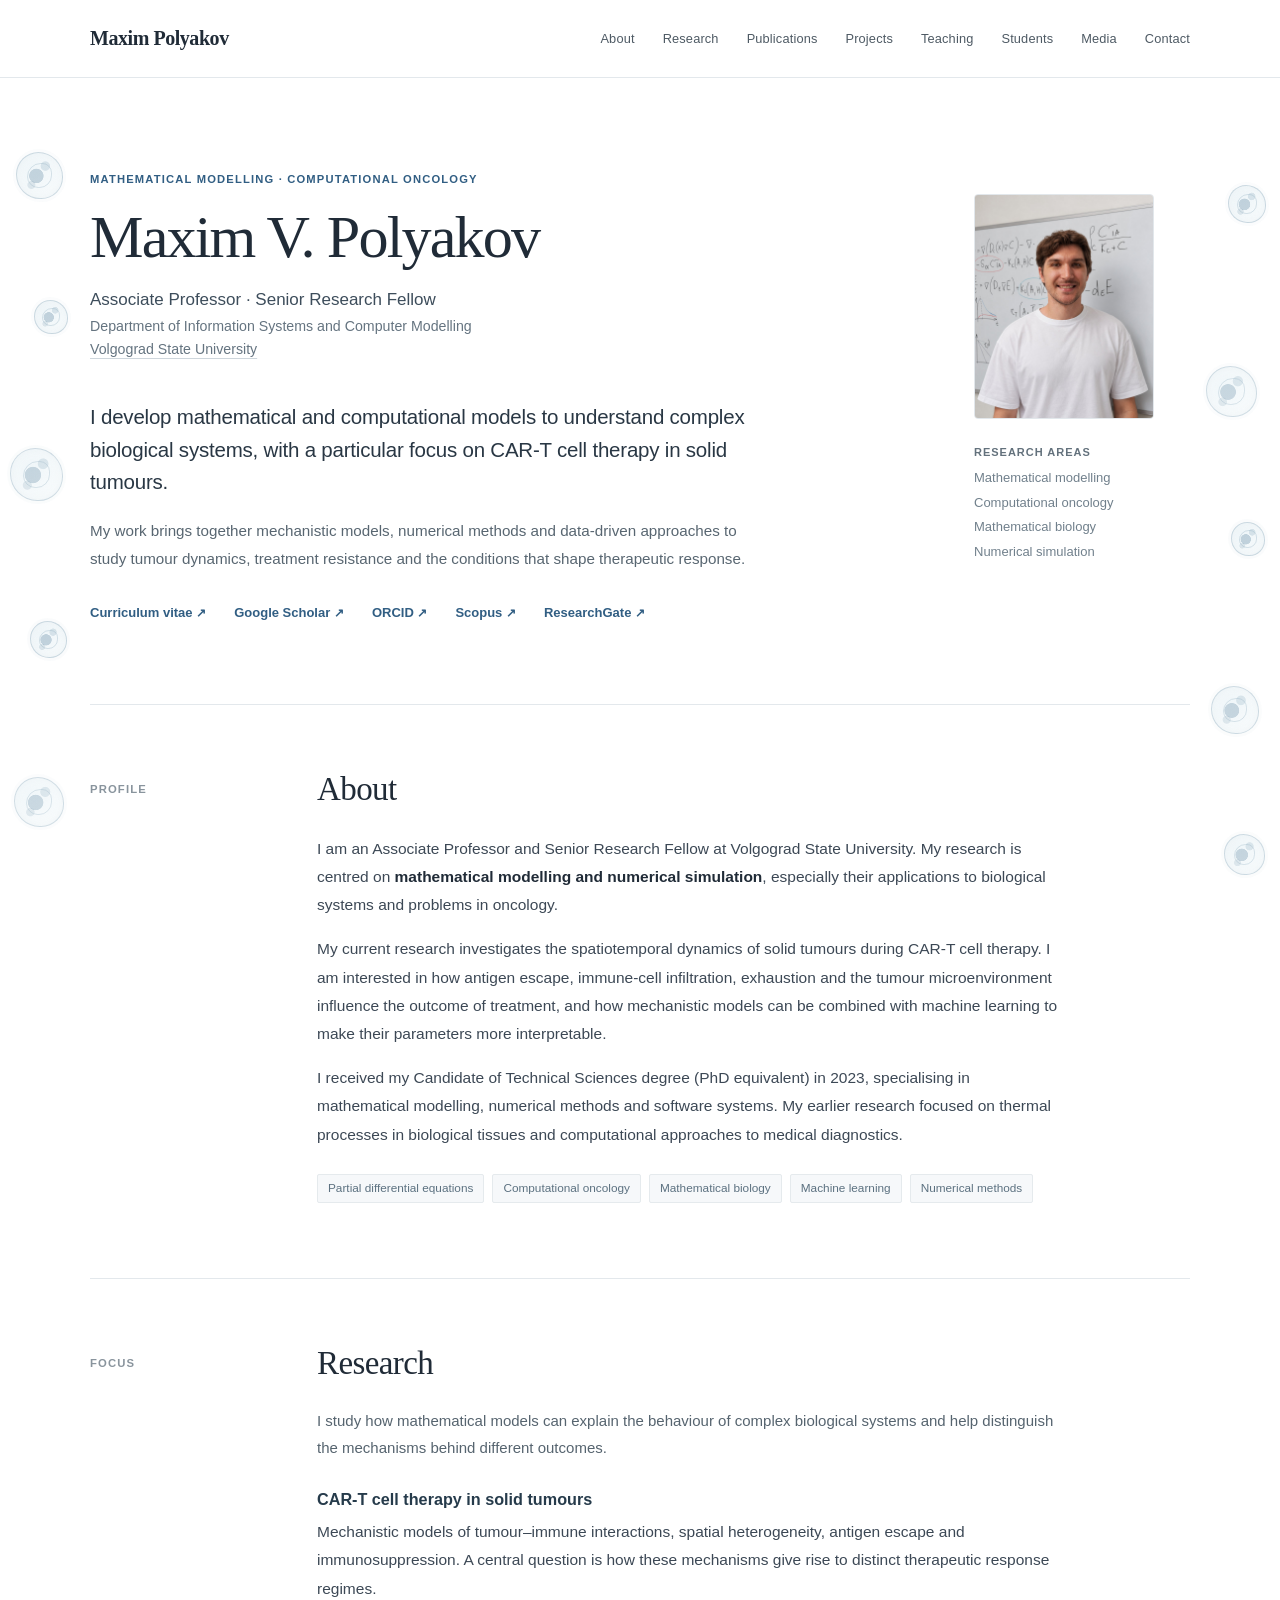
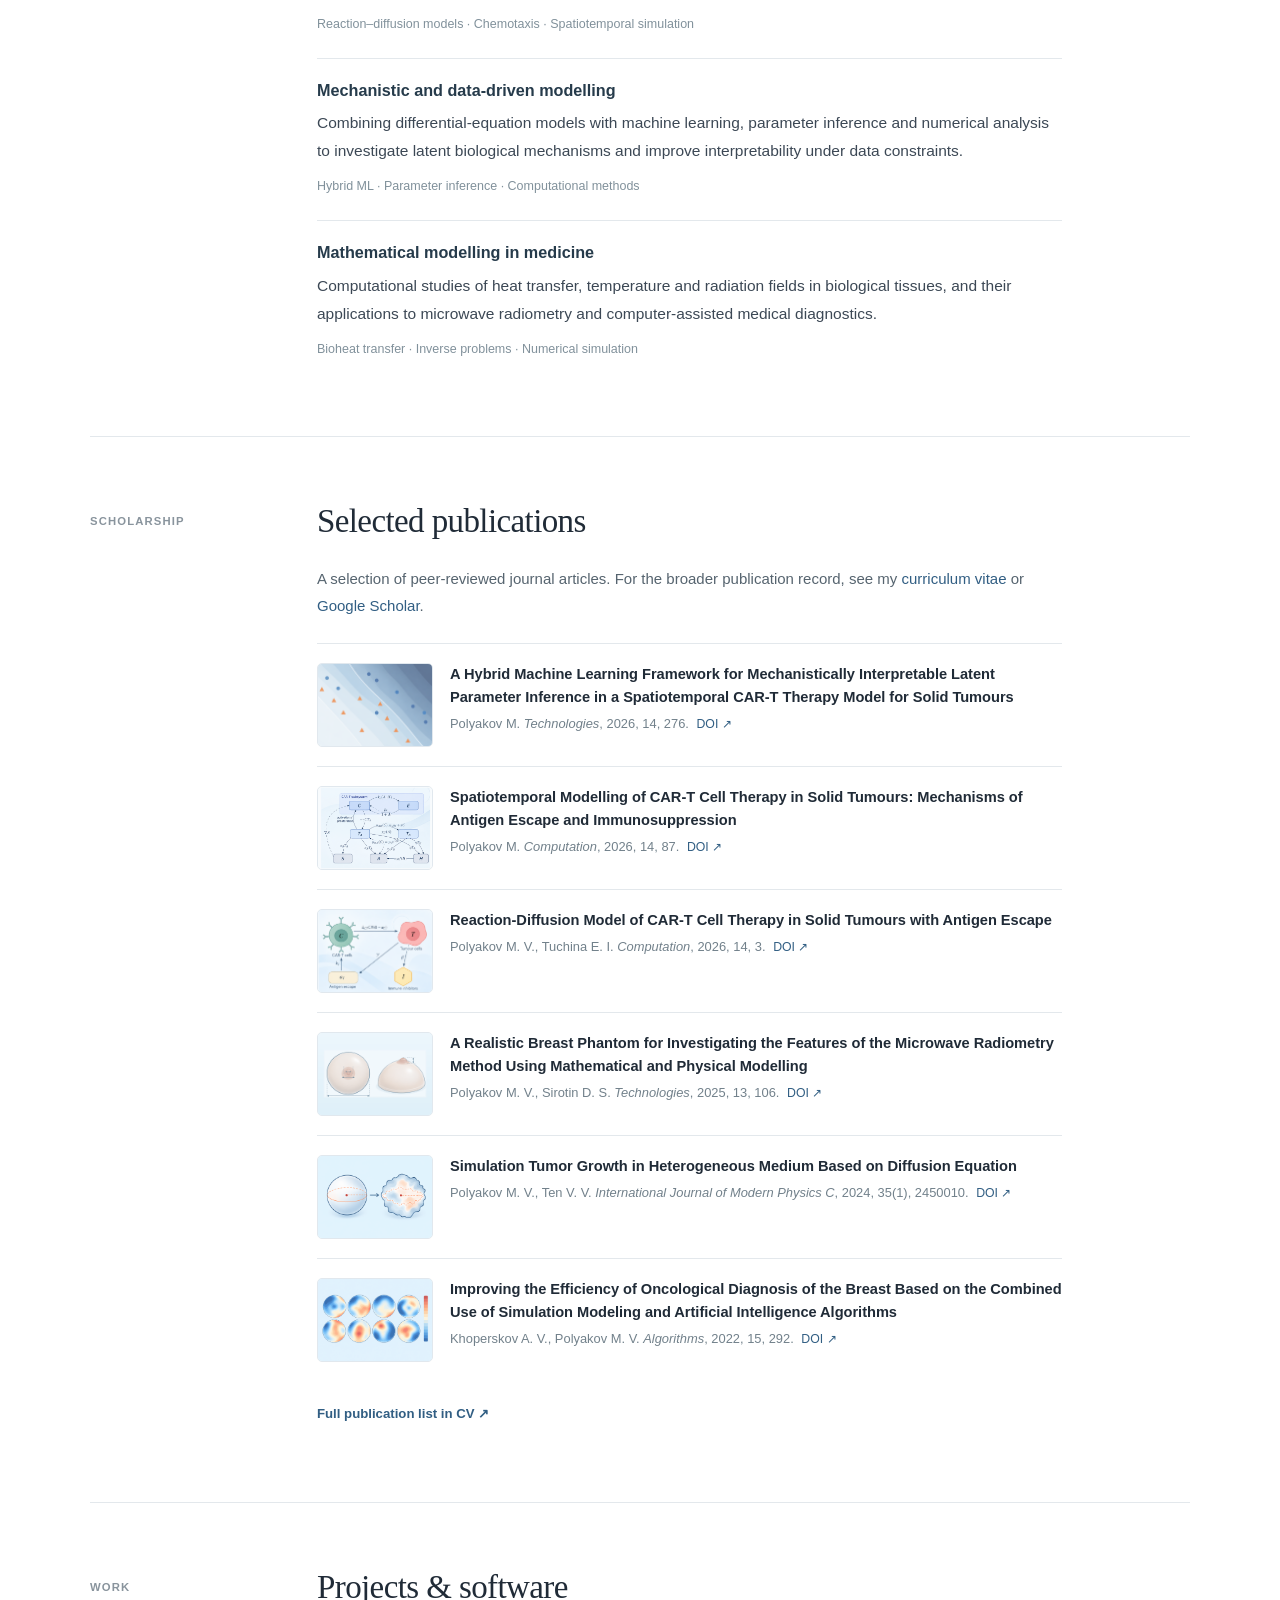
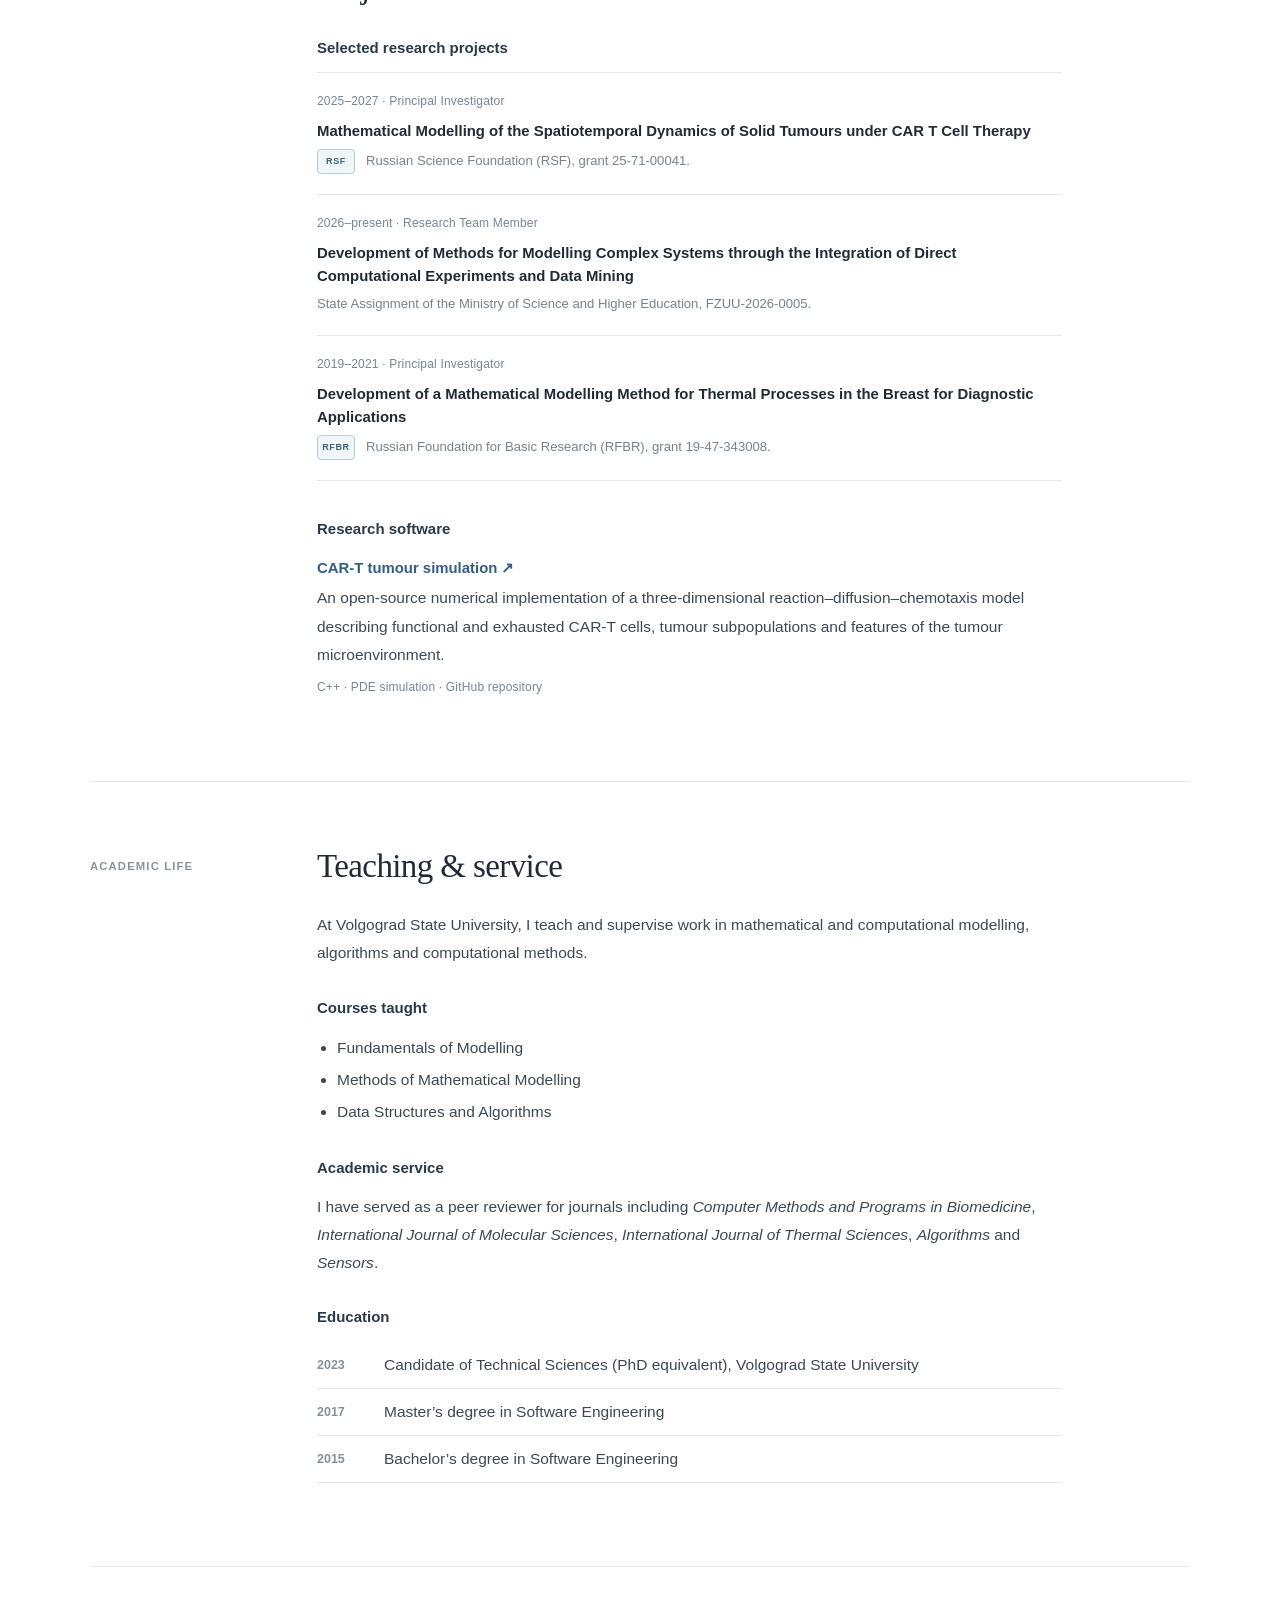
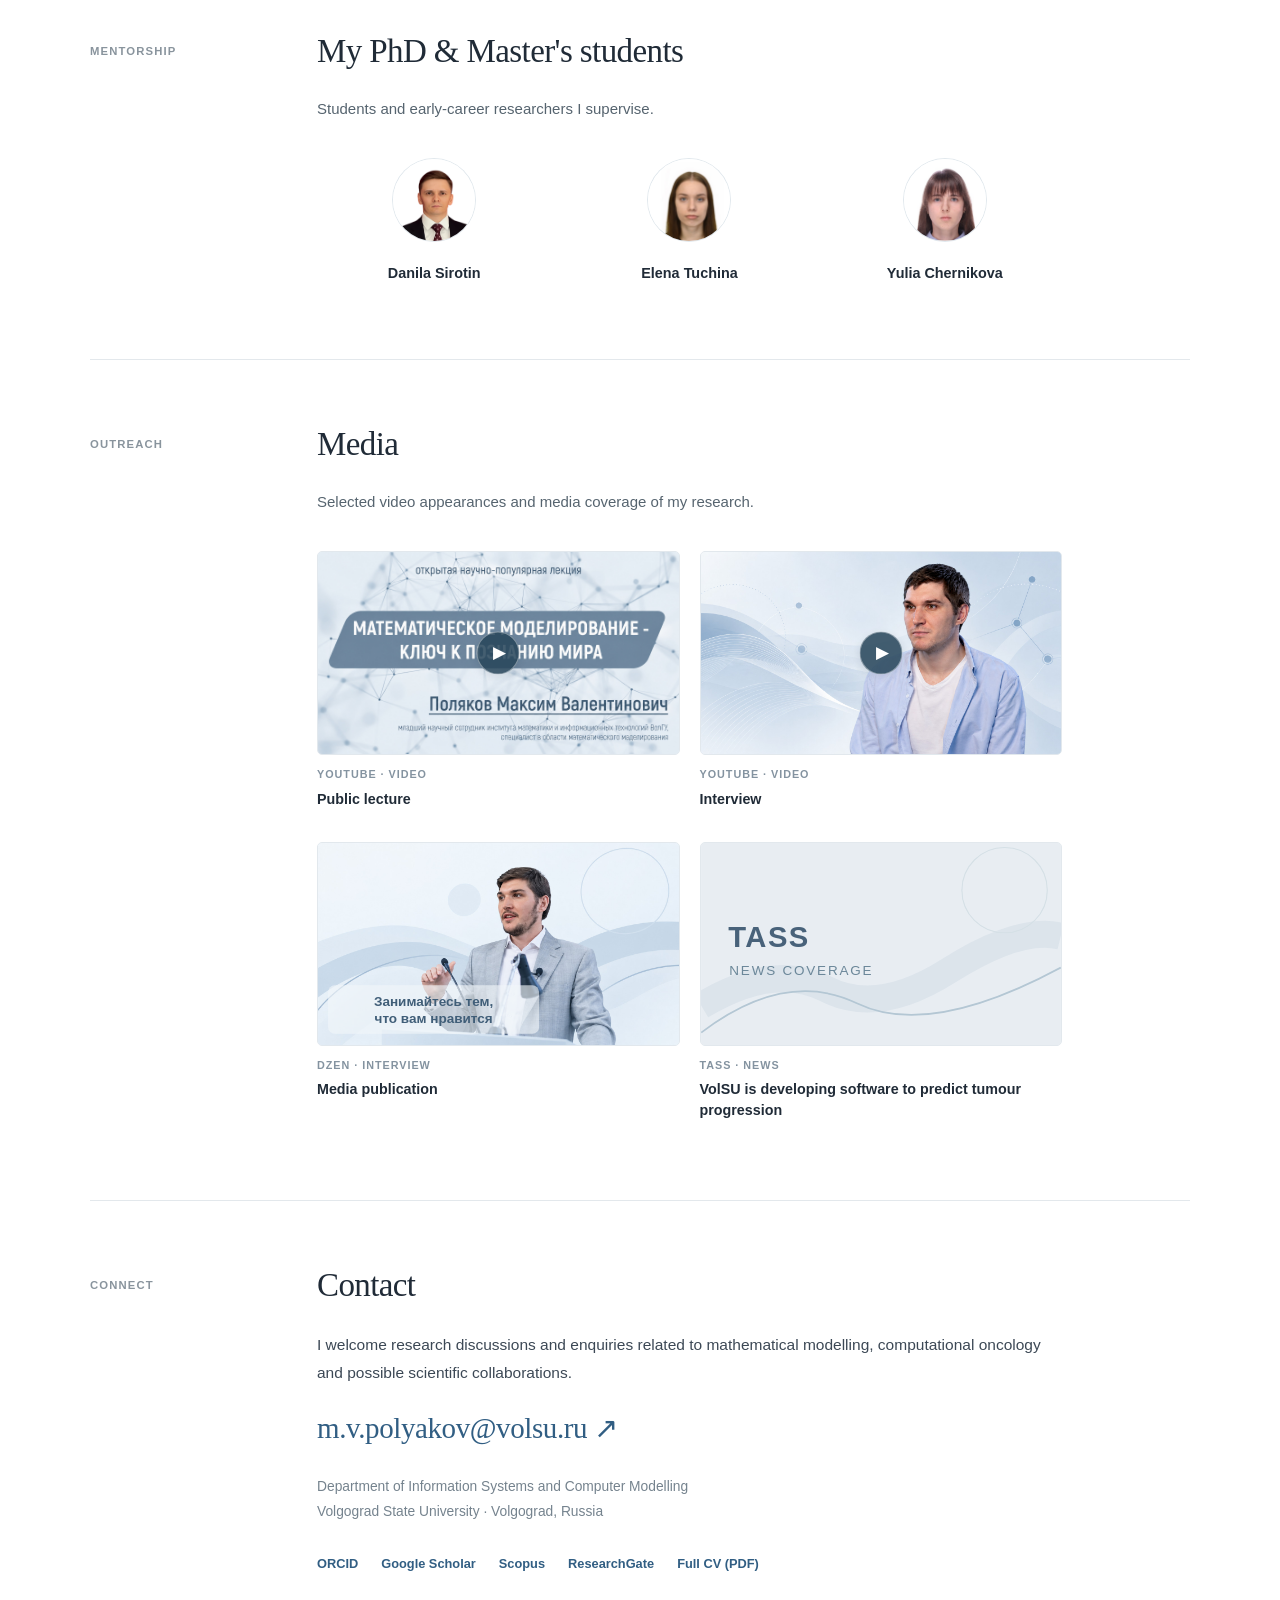
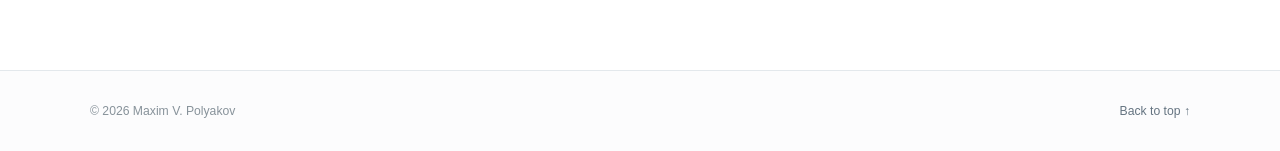
==== commit bd9e40b7: "Add files via upload" ====
--- a/index.html
+++ b/index.html
@@ -80,6 +80,28 @@
 @media (prefers-reduced-motion: reduce) {
   .student-tooltip { transition: none; }
 }
+
+/* Personal portrait. The MP browser tab icon remains assets/favicon.svg. */
+.profile-photo {
+  display: block;
+  width: 180px;
+  max-width: 100%;
+  height: auto;
+  aspect-ratio: 4 / 5;
+  object-fit: cover;
+  object-position: center 38%;
+  background: #edf3f7;
+  border: 1px solid #e2e7eb;
+  border-radius: 4px;
+  margin: 0 0 23px;
+}
+/* The original stylesheet hides the right-hand profile area on narrow screens.
+   Keep the portrait visible there, without making the text column cramped. */
+@media (max-width: 750px) {
+  .intro-aside { display: block; padding-top: 24px; }
+  .intro-aside .aside-small, .intro-aside > p:last-child { display: none; }
+  .profile-photo { width: 150px; margin-bottom: 0; }
+}
 </style>
 </head>
 <body>
@@ -137,7 +159,7 @@
 </div>
 </div>
 <aside aria-label="Research profile" class="intro-aside">
-<div aria-hidden="true" class="monogram">MP</div>
+<img class="profile-photo" src="assets/profile.jpg" alt="Maxim V. Polyakov standing in front of a whiteboard with mathematical equations" width="180" height="225" decoding="async" fetchpriority="high"/>
 <p class="aside-small">Research areas</p>
 <p>Mathematical modelling<br/>Computational oncology<br/>Mathematical biology<br/>Numerical simulation</p>
 </aside>
@@ -262,7 +284,7 @@
 <p class="section-intro">Students and early-career researchers I supervise.</p>
 <div class="students-grid">
 <article class="student-card"><a class="student-photo-link" href="https://www.scopus.com/authid/detail.uri?authorId=57802561300" rel="noopener noreferrer" target="_blank" aria-label="Open Danila Sirotin — Scopus" aria-describedby="sirotin-focus"><img alt="Placeholder with the initials DS for Danila Sirotin" height="82" loading="lazy" src="assets/students/danila-sirotin.png" width="82"/></a><h3>Danila Sirotin</h3><span class="student-tooltip" id="sirotin-focus" role="tooltip"><span class="student-tooltip-label">Research interests</span><span class="student-tooltip-text">Mathematical modelling and microwave radiometry for breast diagnostics</span></span></article>
-<article class="student-card"><a class="student-photo-link" href="https://www.scopus.com/authid/detail.uri?authorId=60354320700" rel="noopener noreferrer" target="_blank" aria-label="Open Elena Tuchina — Scopus" aria-describedby="tuchina-focus"><img alt="Placeholder with the initials ET for Elena Tuchina" height="82" loading="lazy" src="assets/students/elena-tuchina.png" width="82"/></a><h3>Elena Tuchina</h3><span class="student-tooltip" id="tuchina-focus" role="tooltip"><span class="student-tooltip-label">Research interests</span><span class="student-tooltip-text">Reaction–diffusion modelling of CAR-T cell therapy and antigen escape</span></span></article>
+<article class="student-card"><a class="student-photo-link" href="https://www.scopus.com/authid/detail.uri?authorId=60354320700" rel="noopener noreferrer" target="_blank" aria-label="Open Elena Tuchina — Scopus" aria-describedby="tuchina-focus"><img alt="Placeholder with the initials ET for Elena Tuchina" height="82" loading="lazy" src="assets/students/elena-tuchina.png" width="82"/></a><h3>Elena Tuchina</h3><span class="student-tooltip" id="tuchina-focus" role="tooltip"><span class="student-tooltip-label">Research interests</span><span class="student-tooltip-text">Reaction–diffusion modelling of tumour dynamics and CAR-T cell therapy</span></span></article>
 <article class="student-card"><a class="student-photo-link" href="https://www.researchgate.net/profile/Yulia-Chernikova-2" rel="noopener noreferrer" target="_blank" aria-label="Open Yulia Chernikova — ResearchGate" aria-describedby="chernikova-focus"><img alt="Placeholder with the initials YC for Yulia Chernikova" height="82" loading="lazy" src="assets/students/yulia-chernikova.png" width="82"/></a><h3>Yulia Chernikova</h3><span class="student-tooltip" id="chernikova-focus" role="tooltip"><span class="student-tooltip-label">Research interests</span><span class="student-tooltip-text">Mathematical modelling of within-host HIV infection dynamics</span></span></article>
 </div>
 </div>
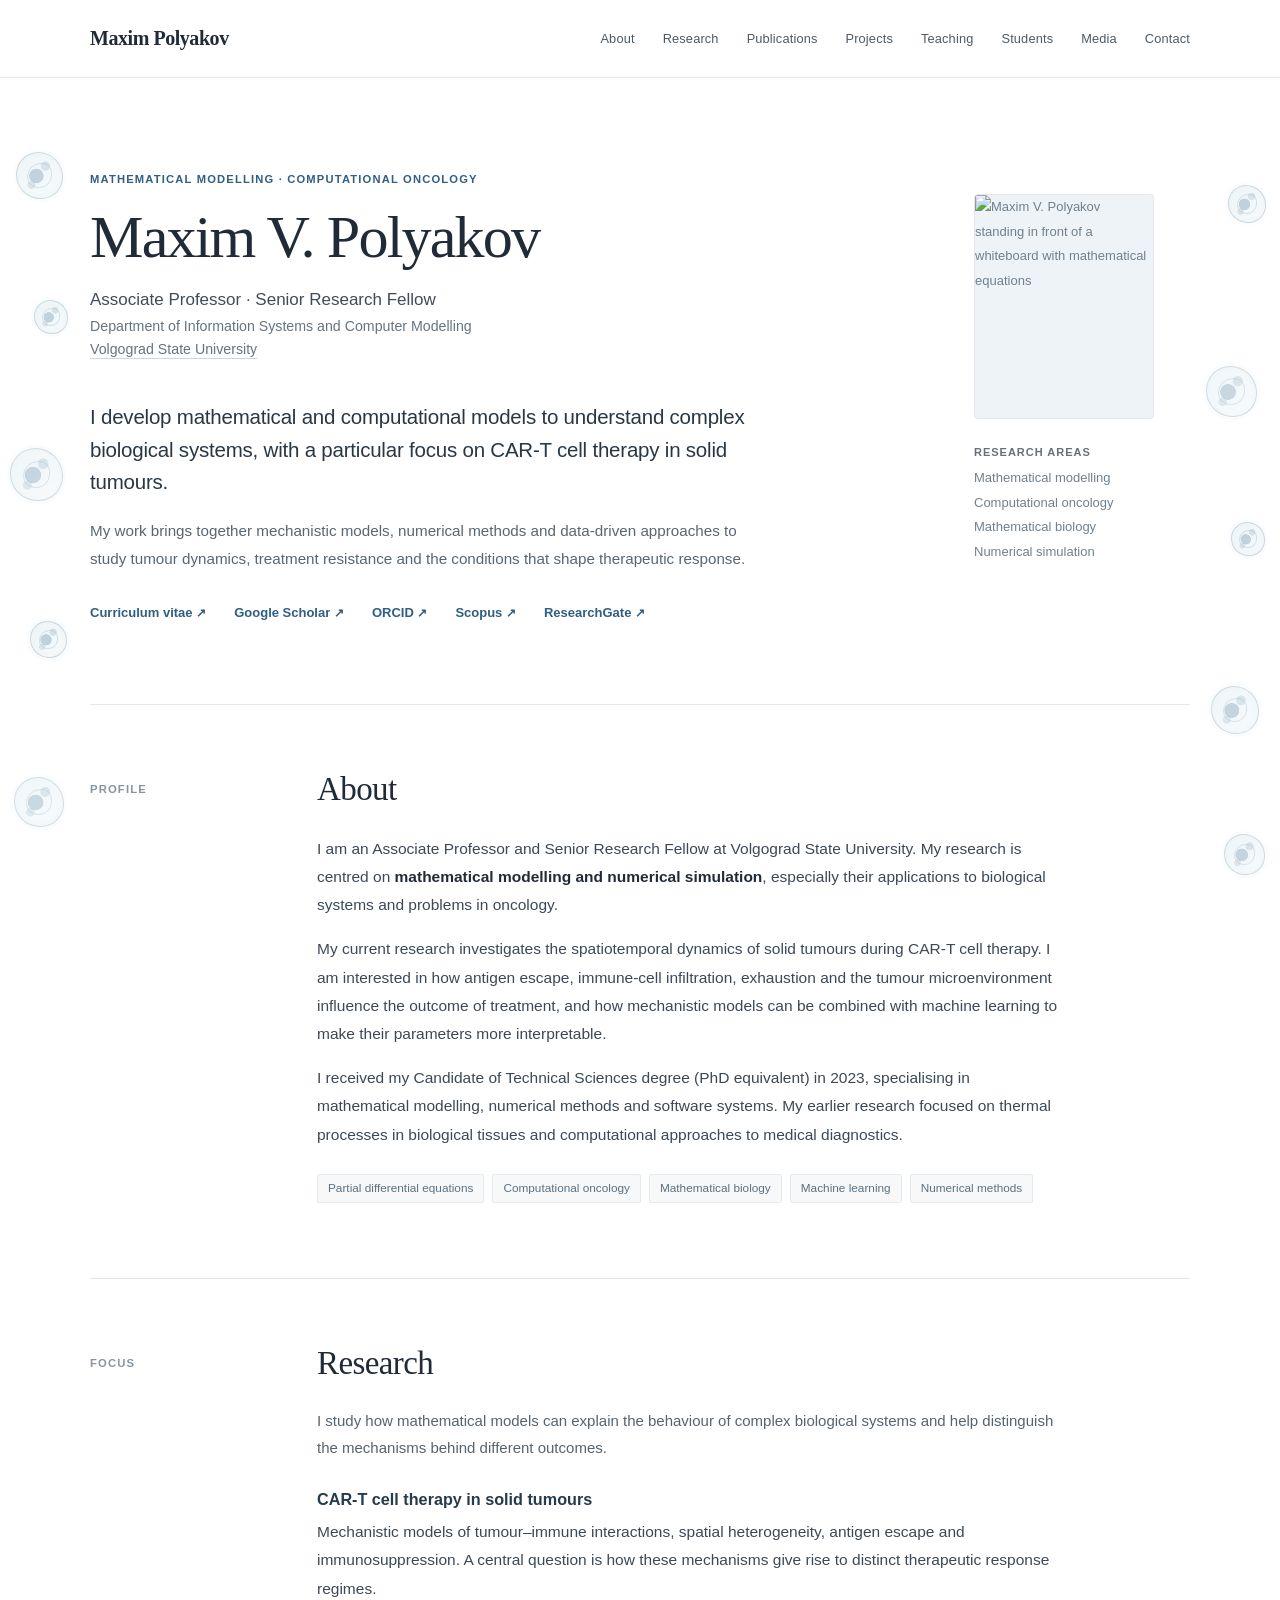
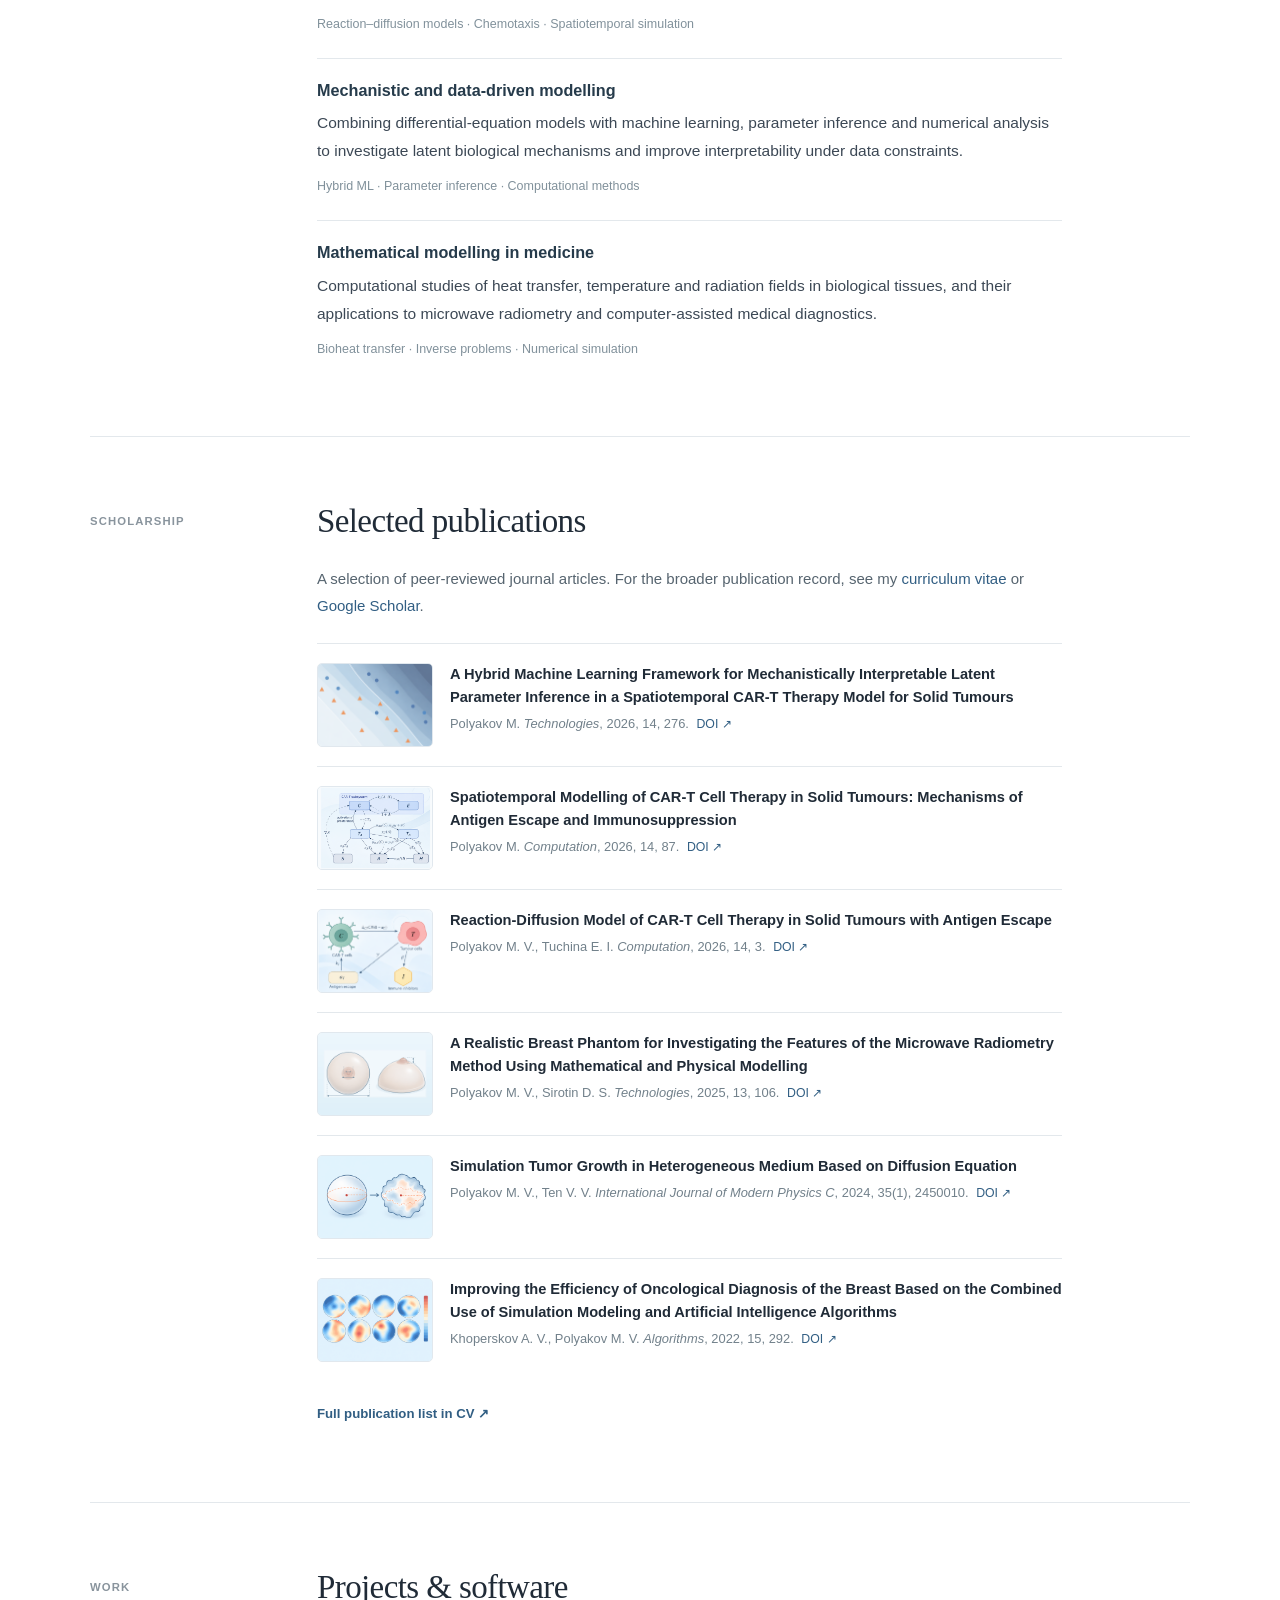
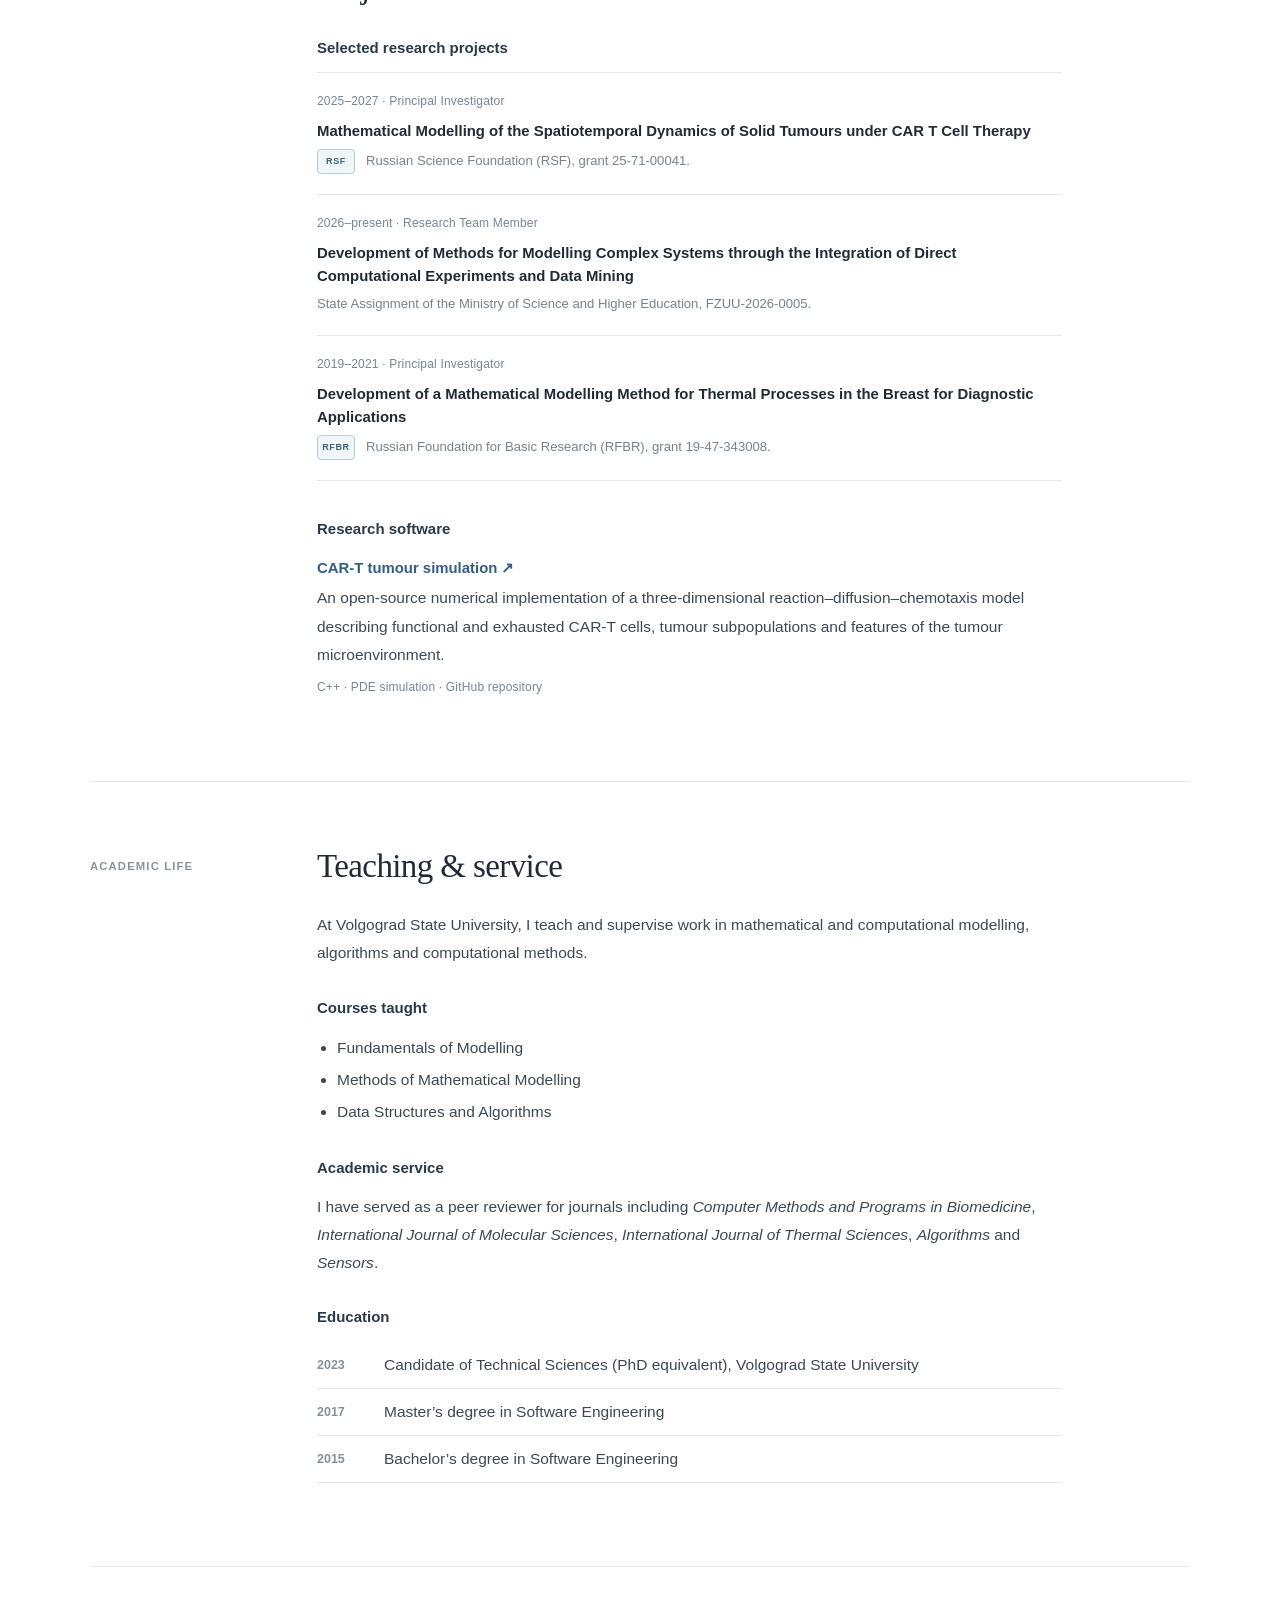
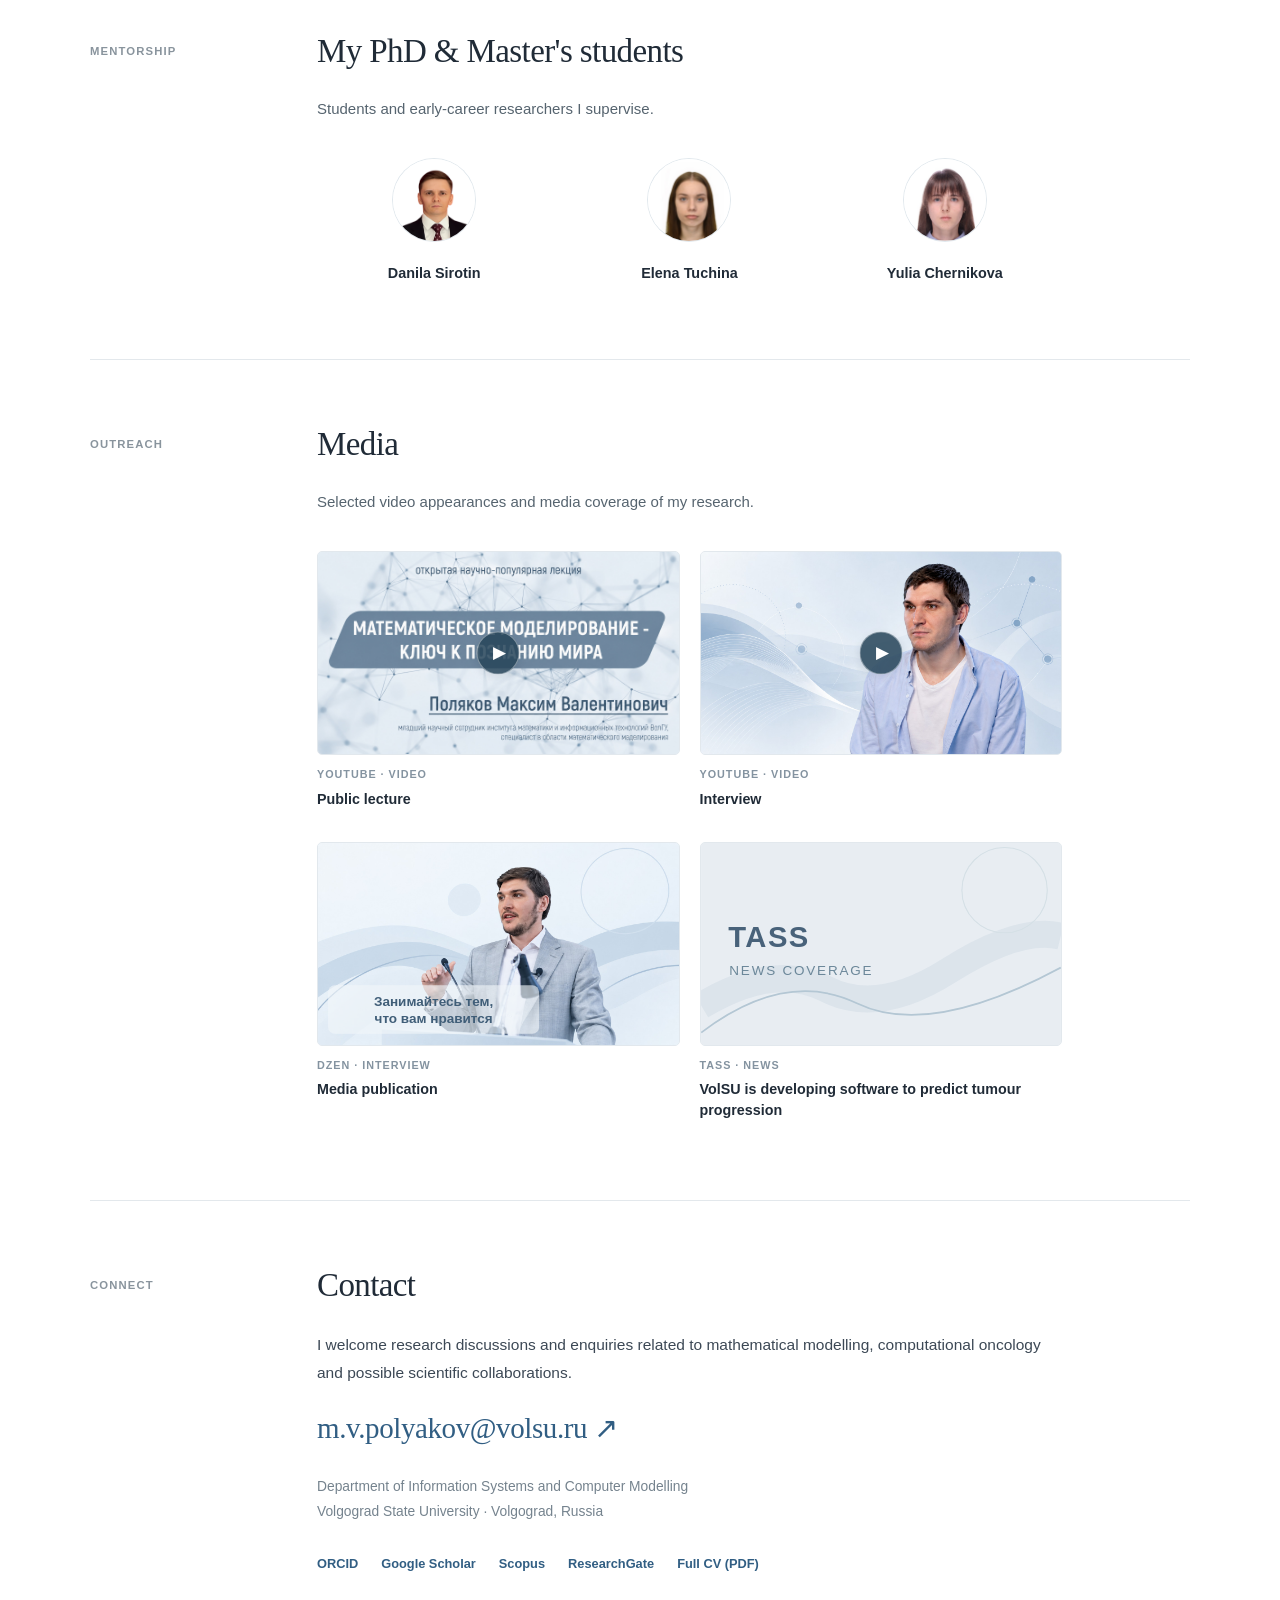
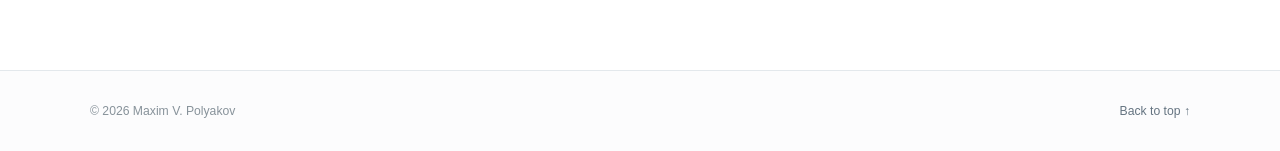
==== commit f9118ca0: "Add files via upload" ====
--- a/index.html
+++ b/index.html
@@ -159,7 +159,7 @@
 </div>
 </div>
 <aside aria-label="Research profile" class="intro-aside">
-<img class="profile-photo" src="assets/profile.jpg" alt="Maxim V. Polyakov standing in front of a whiteboard with mathematical equations" width="180" height="225" decoding="async" fetchpriority="high"/>
+<img class="profile-photo" src="assets/profile.webp" alt="Maxim V. Polyakov standing in front of a whiteboard with mathematical equations" width="180" height="225" decoding="async" fetchpriority="high"/>
 <p class="aside-small">Research areas</p>
 <p>Mathematical modelling<br/>Computational oncology<br/>Mathematical biology<br/>Numerical simulation</p>
 </aside>
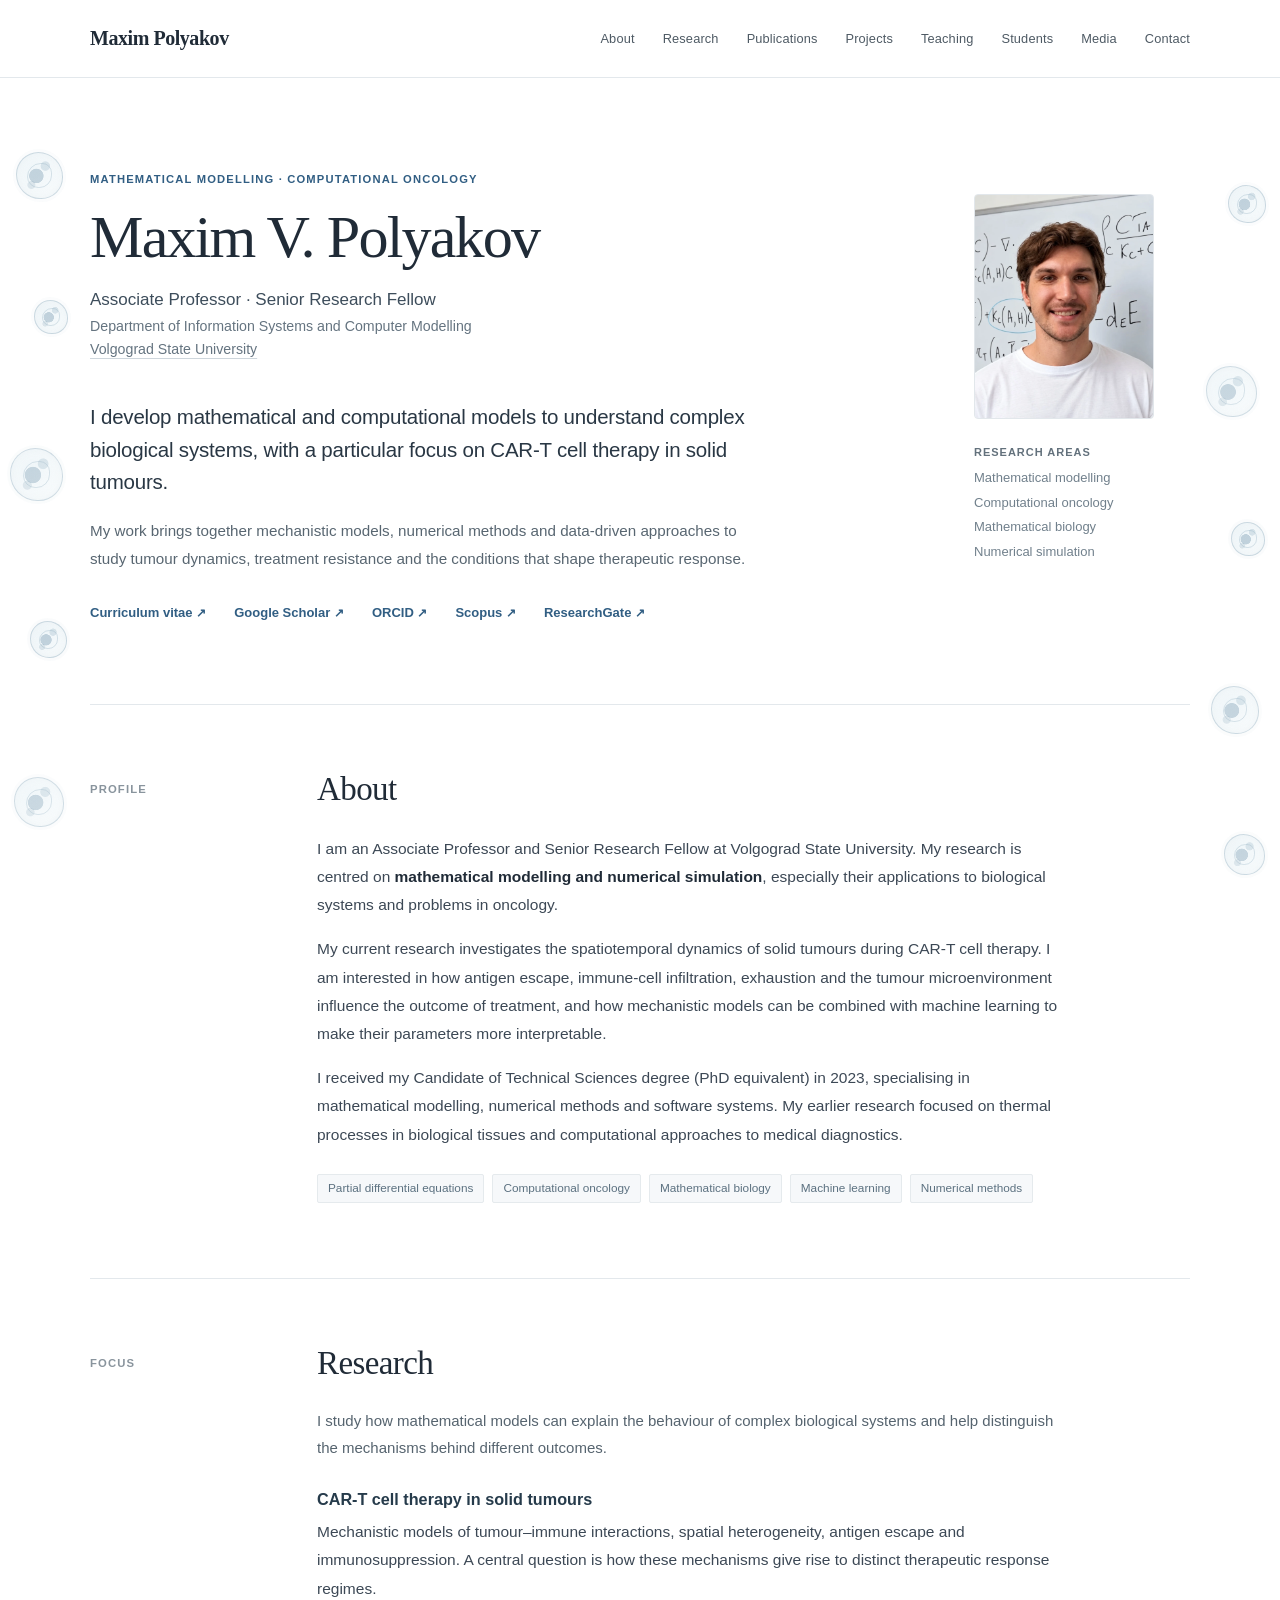
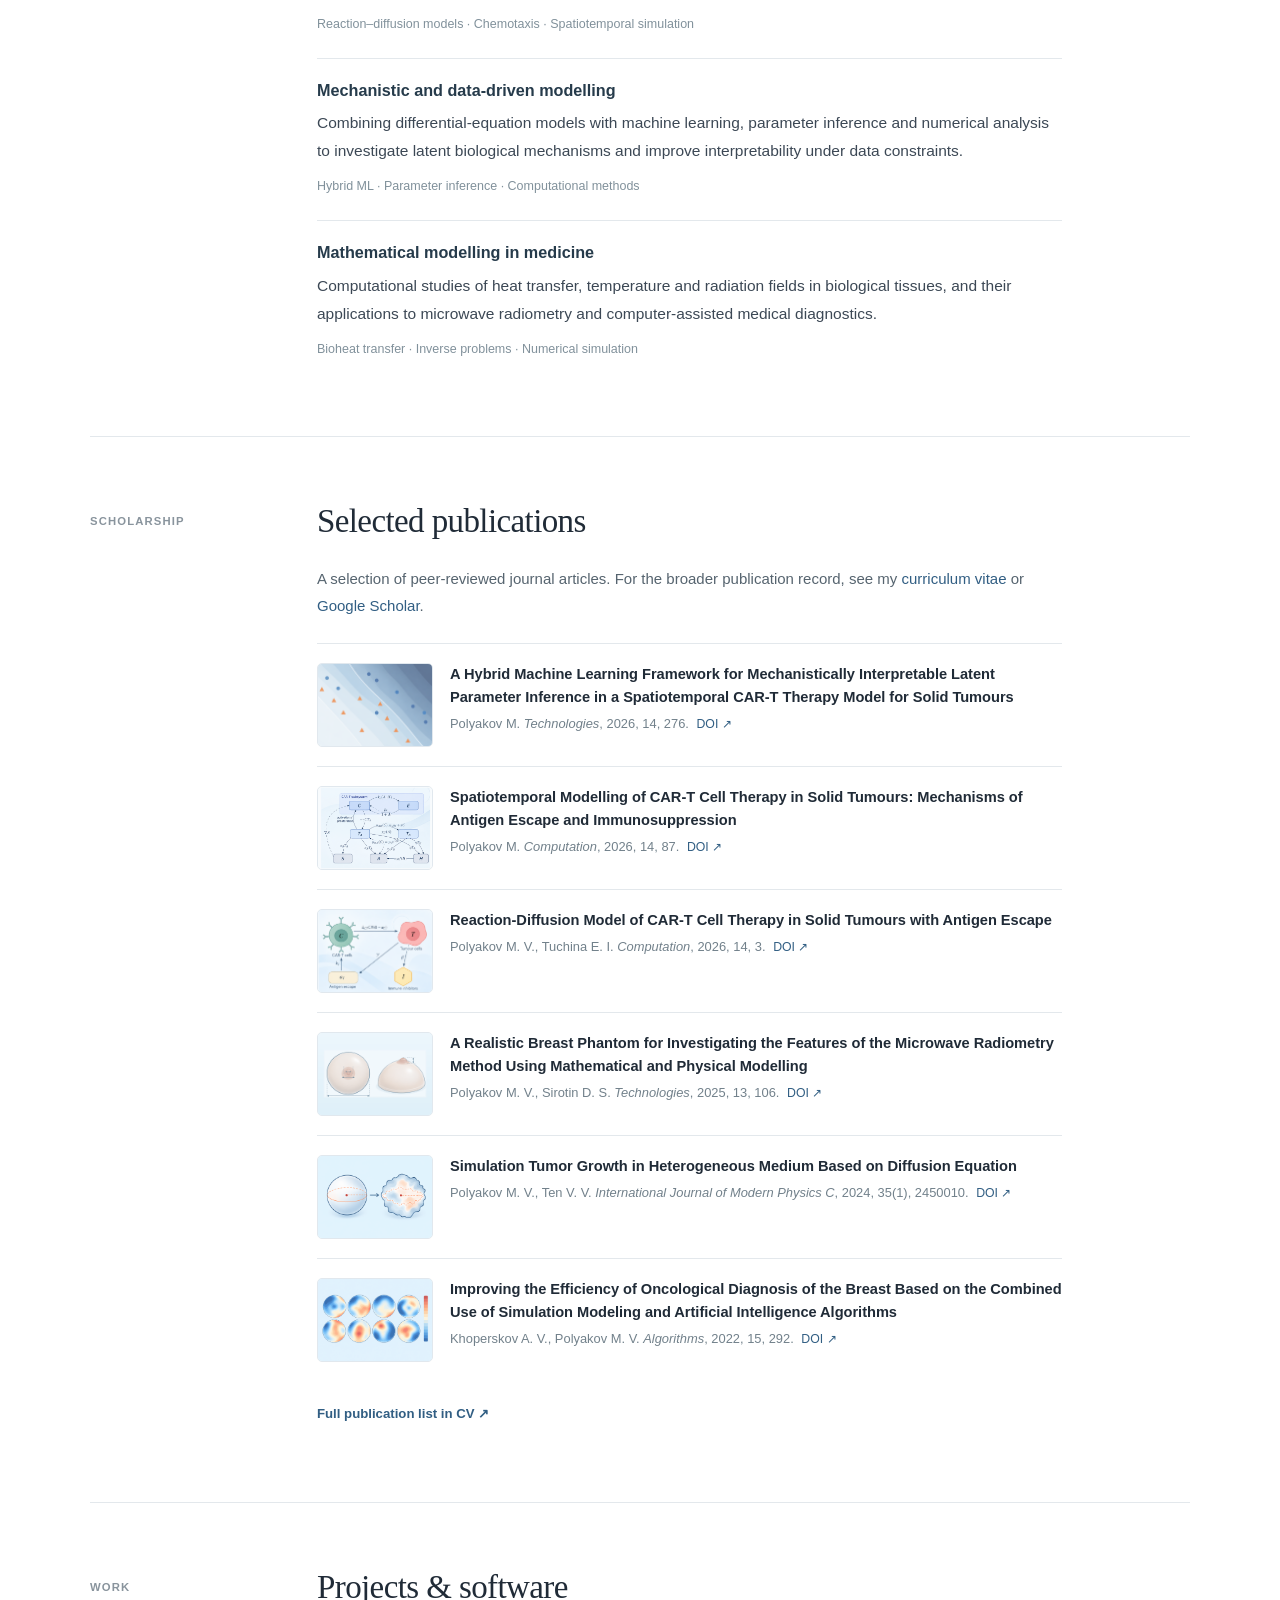
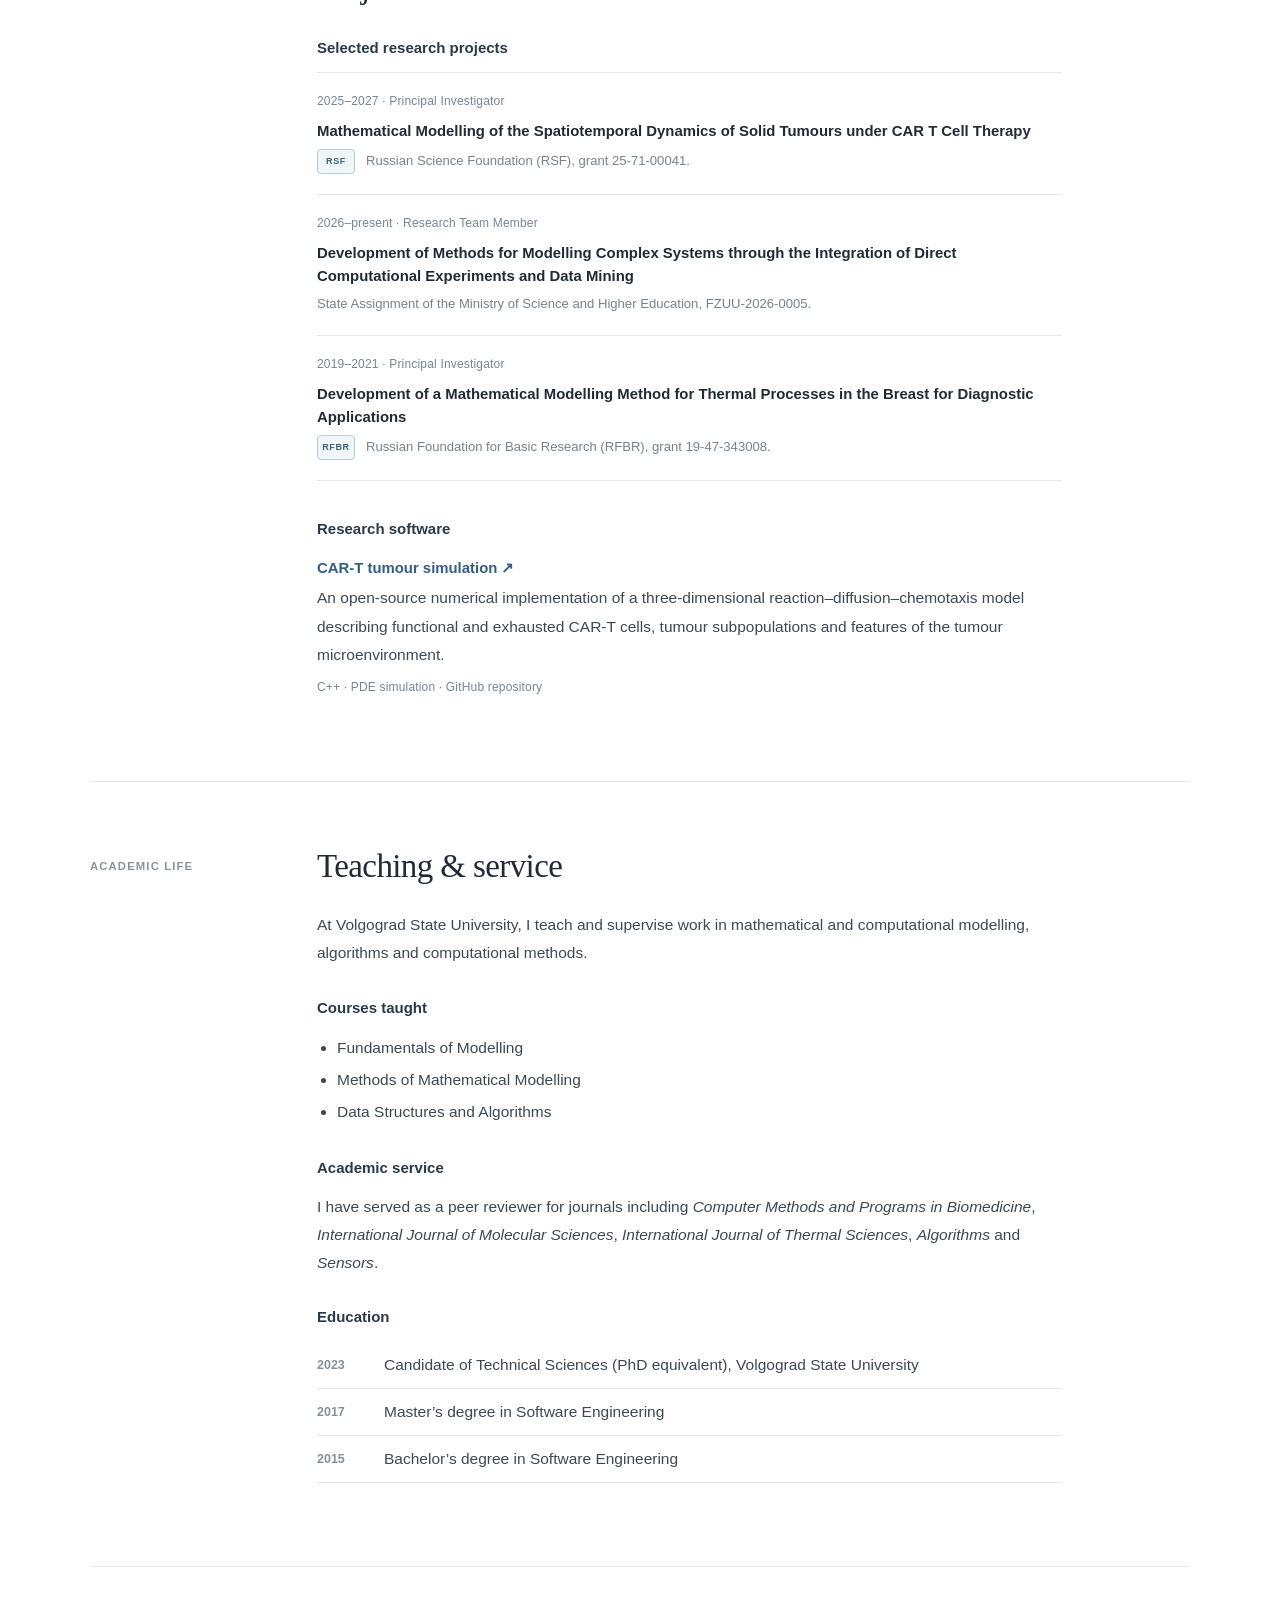
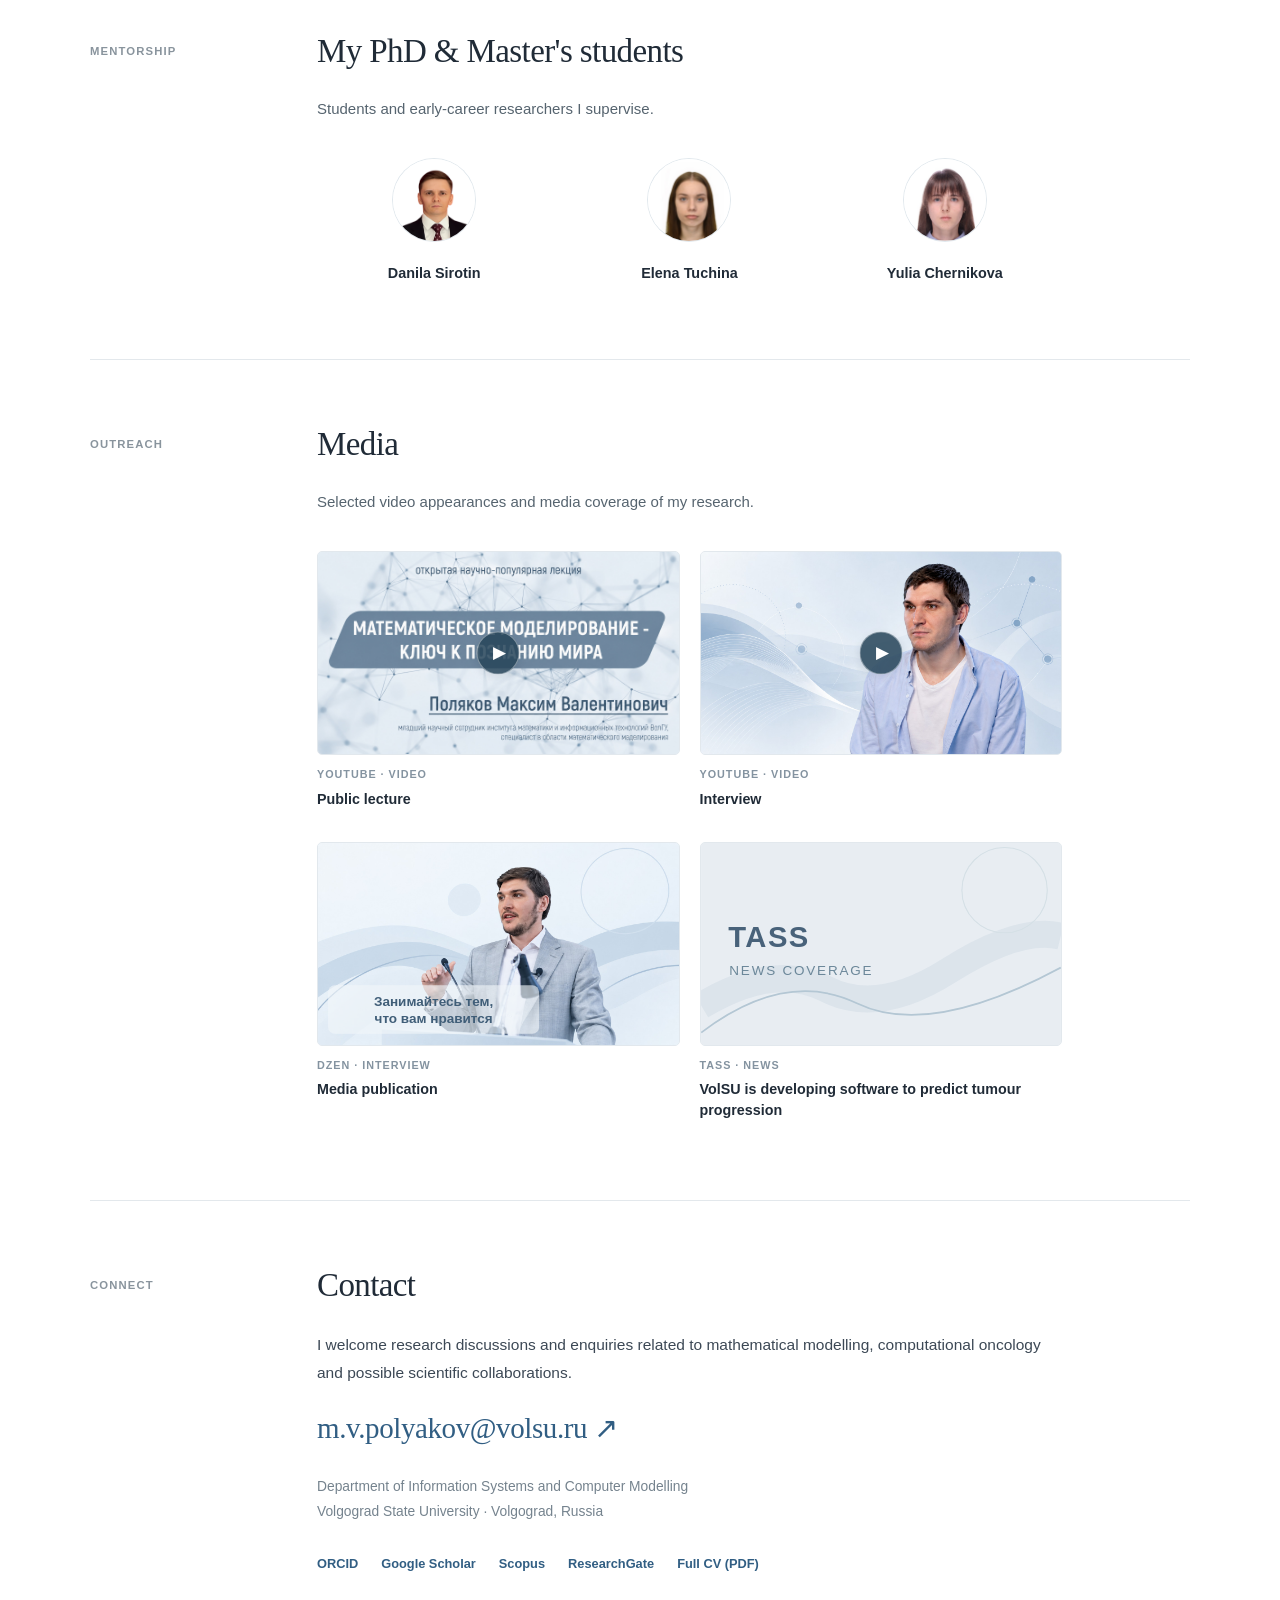
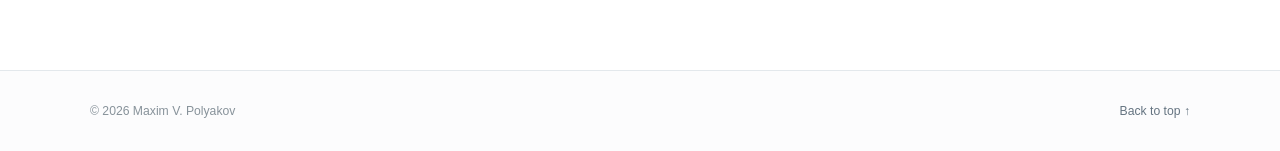
==== commit fe0051a9: "Update index.html" ====
--- a/index.html
+++ b/index.html
@@ -159,7 +159,7 @@
 </div>
 </div>
 <aside aria-label="Research profile" class="intro-aside">
-<img class="profile-photo" src="assets/profile.webp" alt="Maxim V. Polyakov standing in front of a whiteboard with mathematical equations" width="180" height="225" decoding="async" fetchpriority="high"/>
+<img class="profile-photo" src="assets/profile.webp" alt="Maxim V. Polyakov" width="180" height="225" decoding="async" fetchpriority="high"/>
 <p class="aside-small">Research areas</p>
 <p>Mathematical modelling<br/>Computational oncology<br/>Mathematical biology<br/>Numerical simulation</p>
 </aside>
